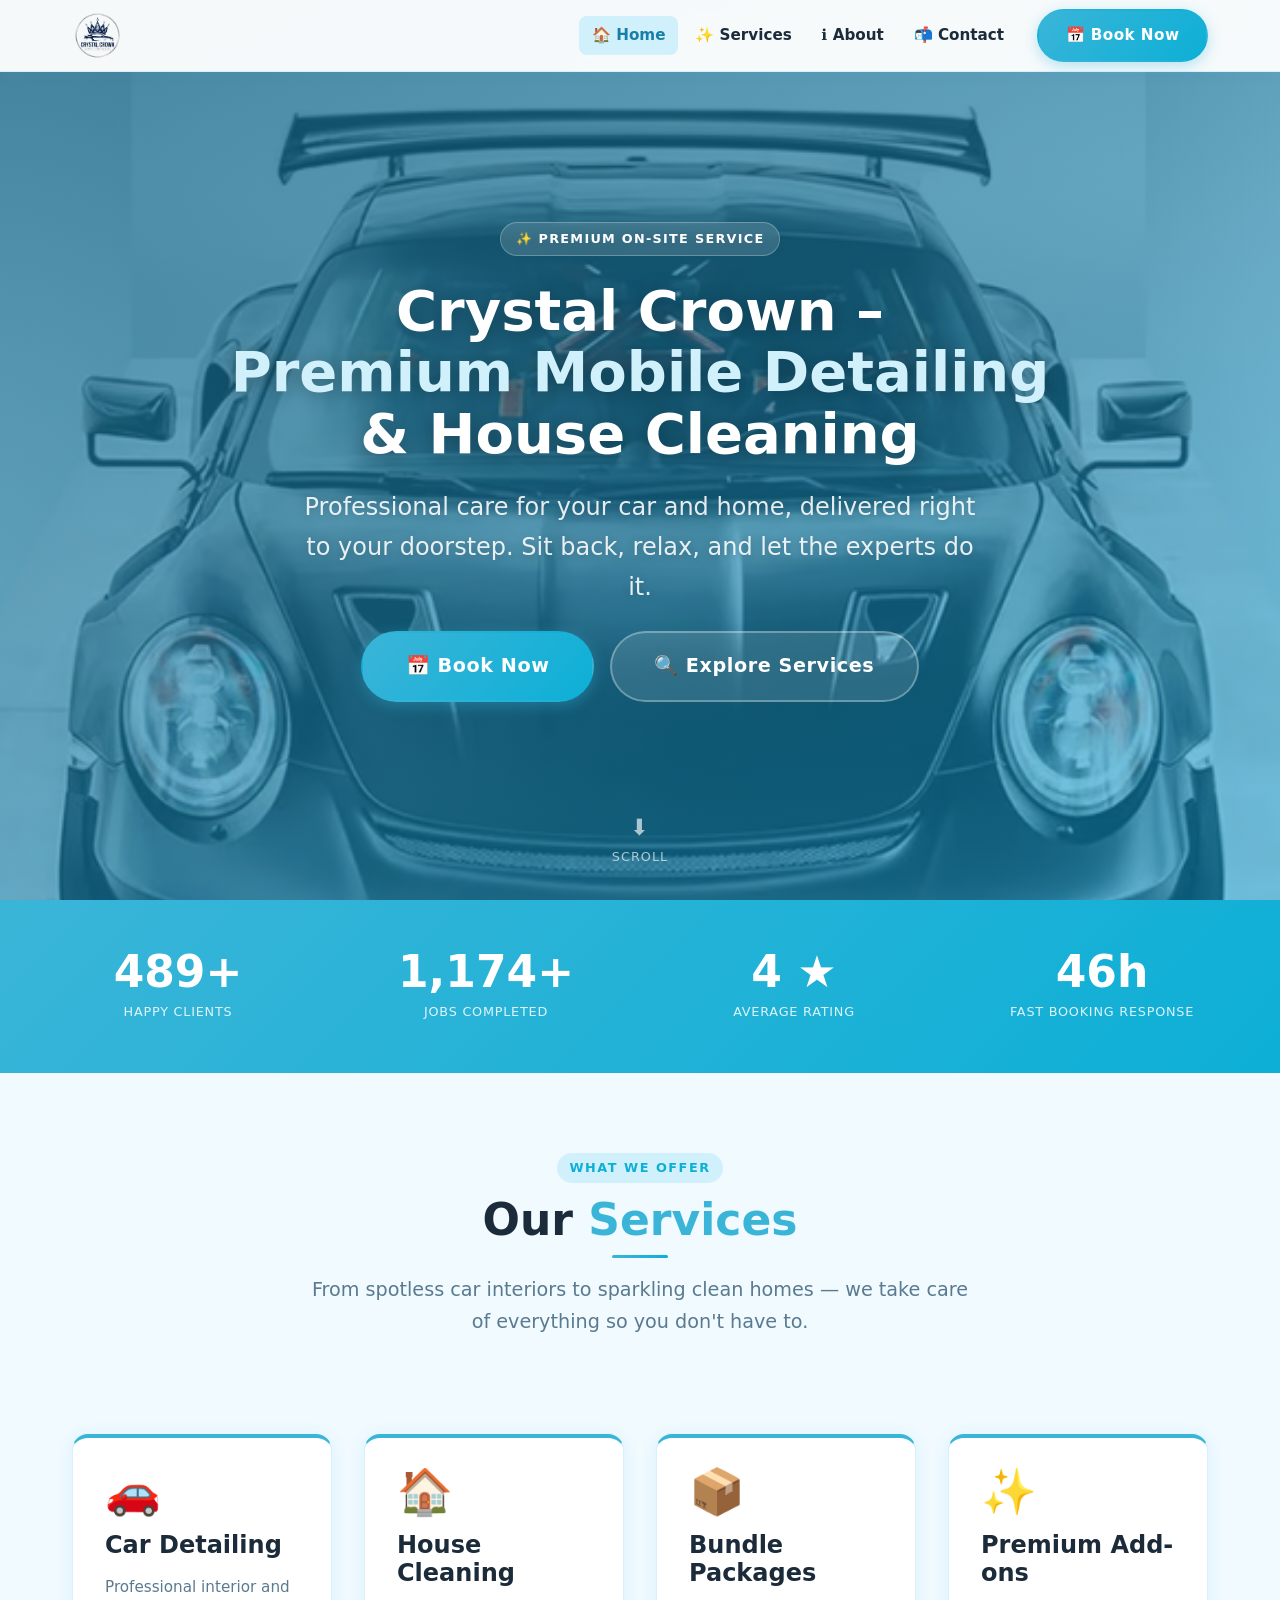
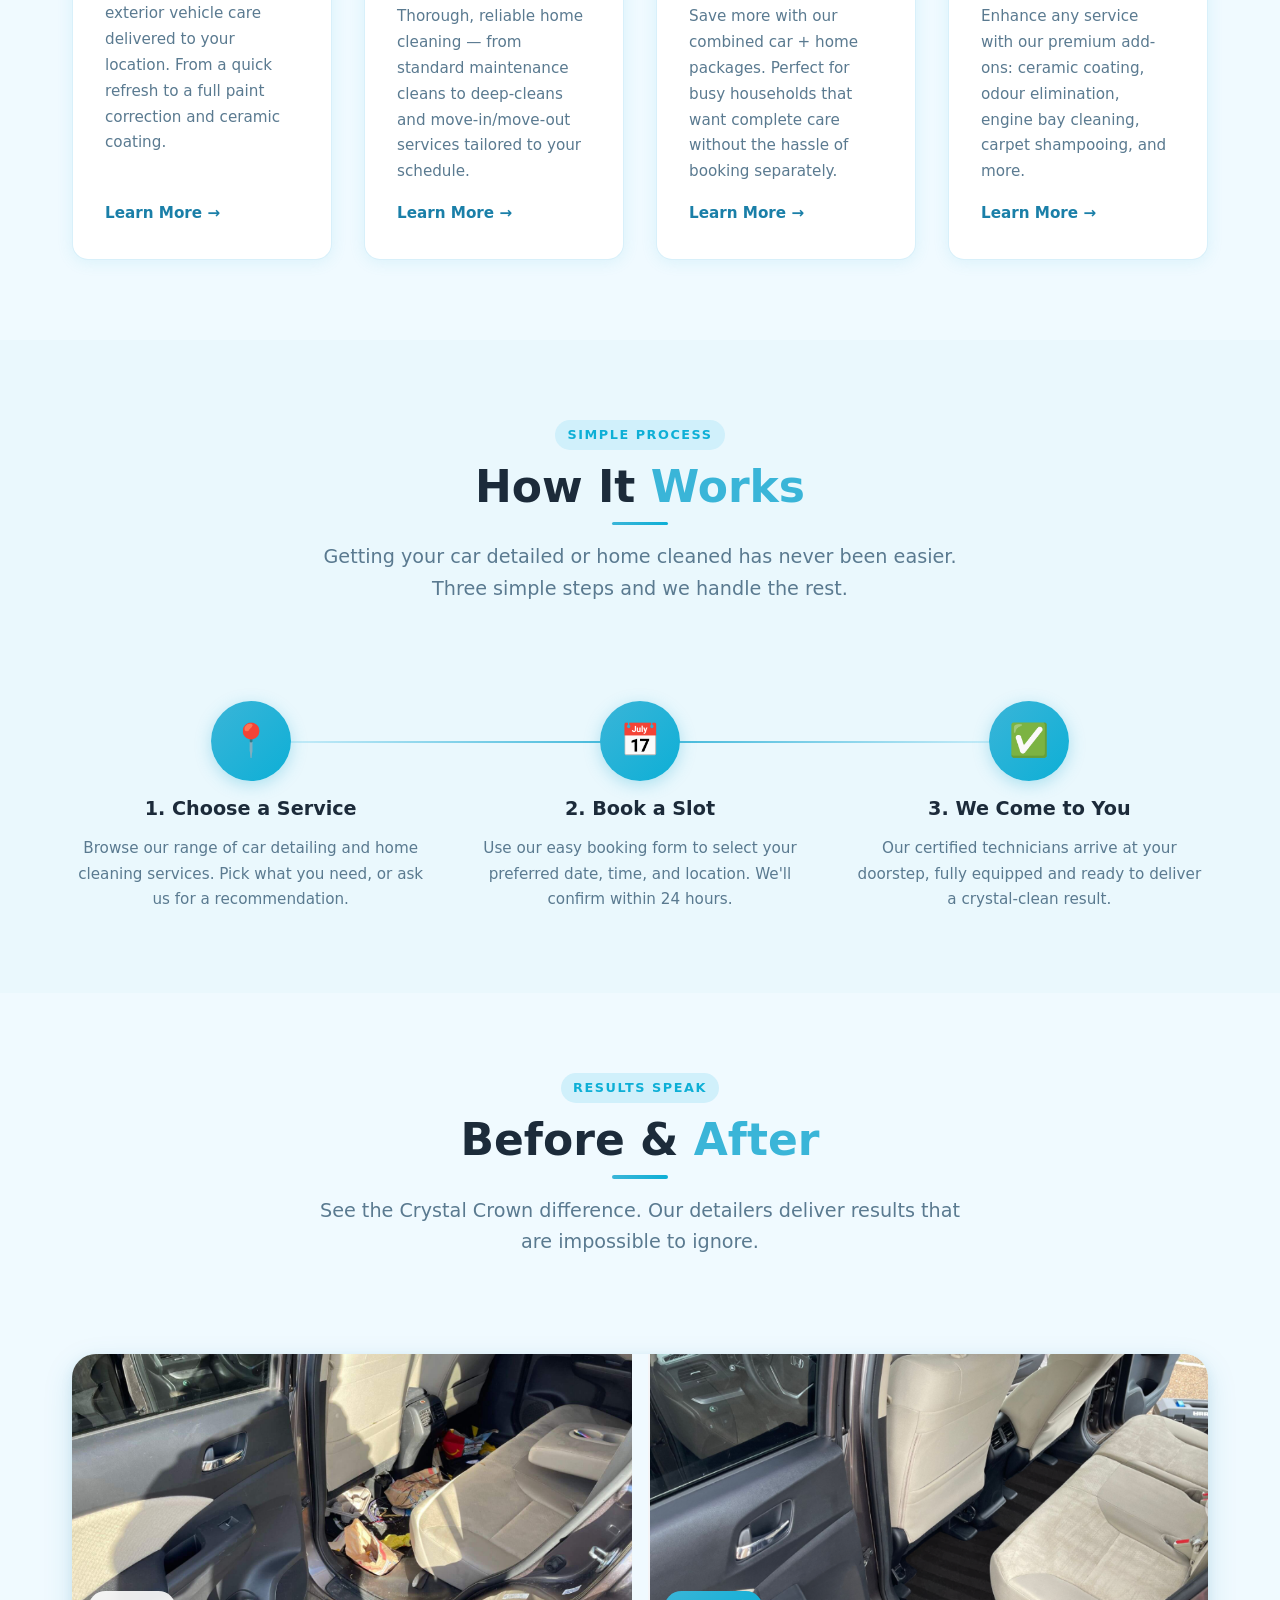
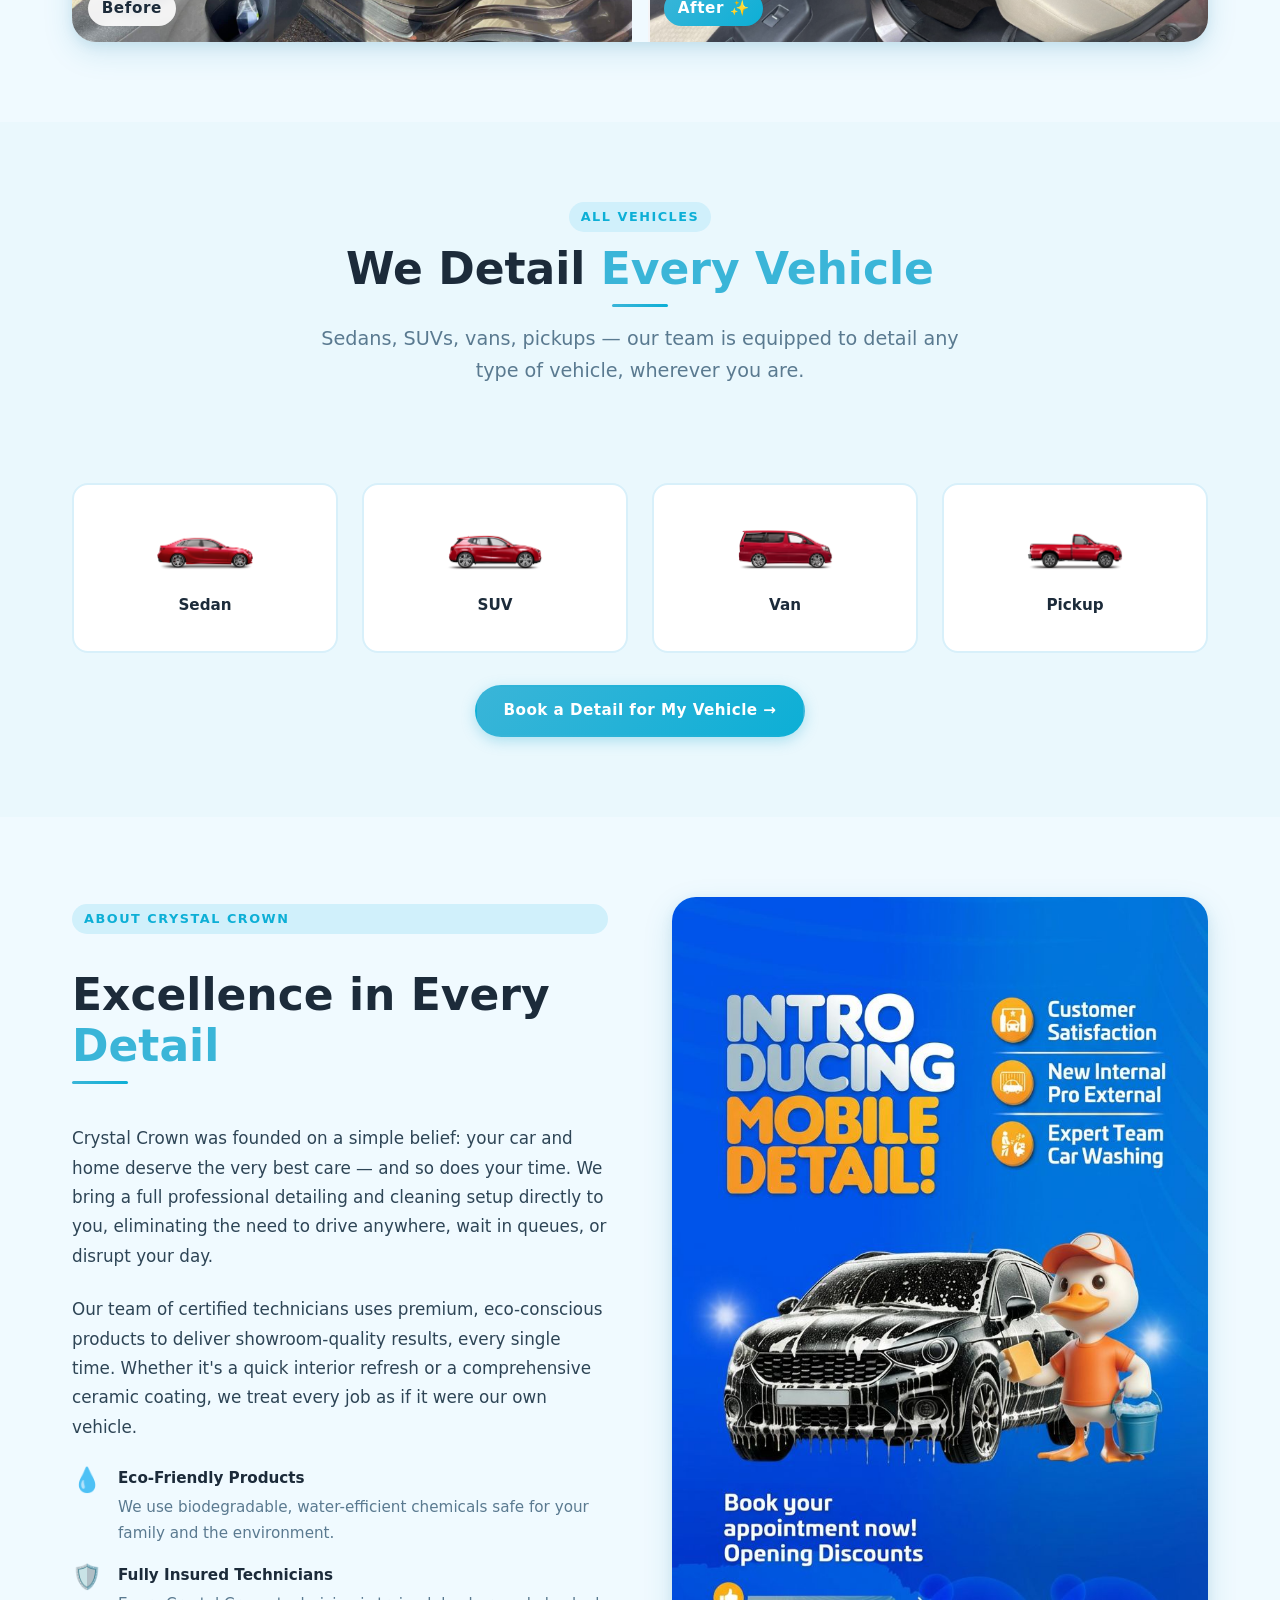
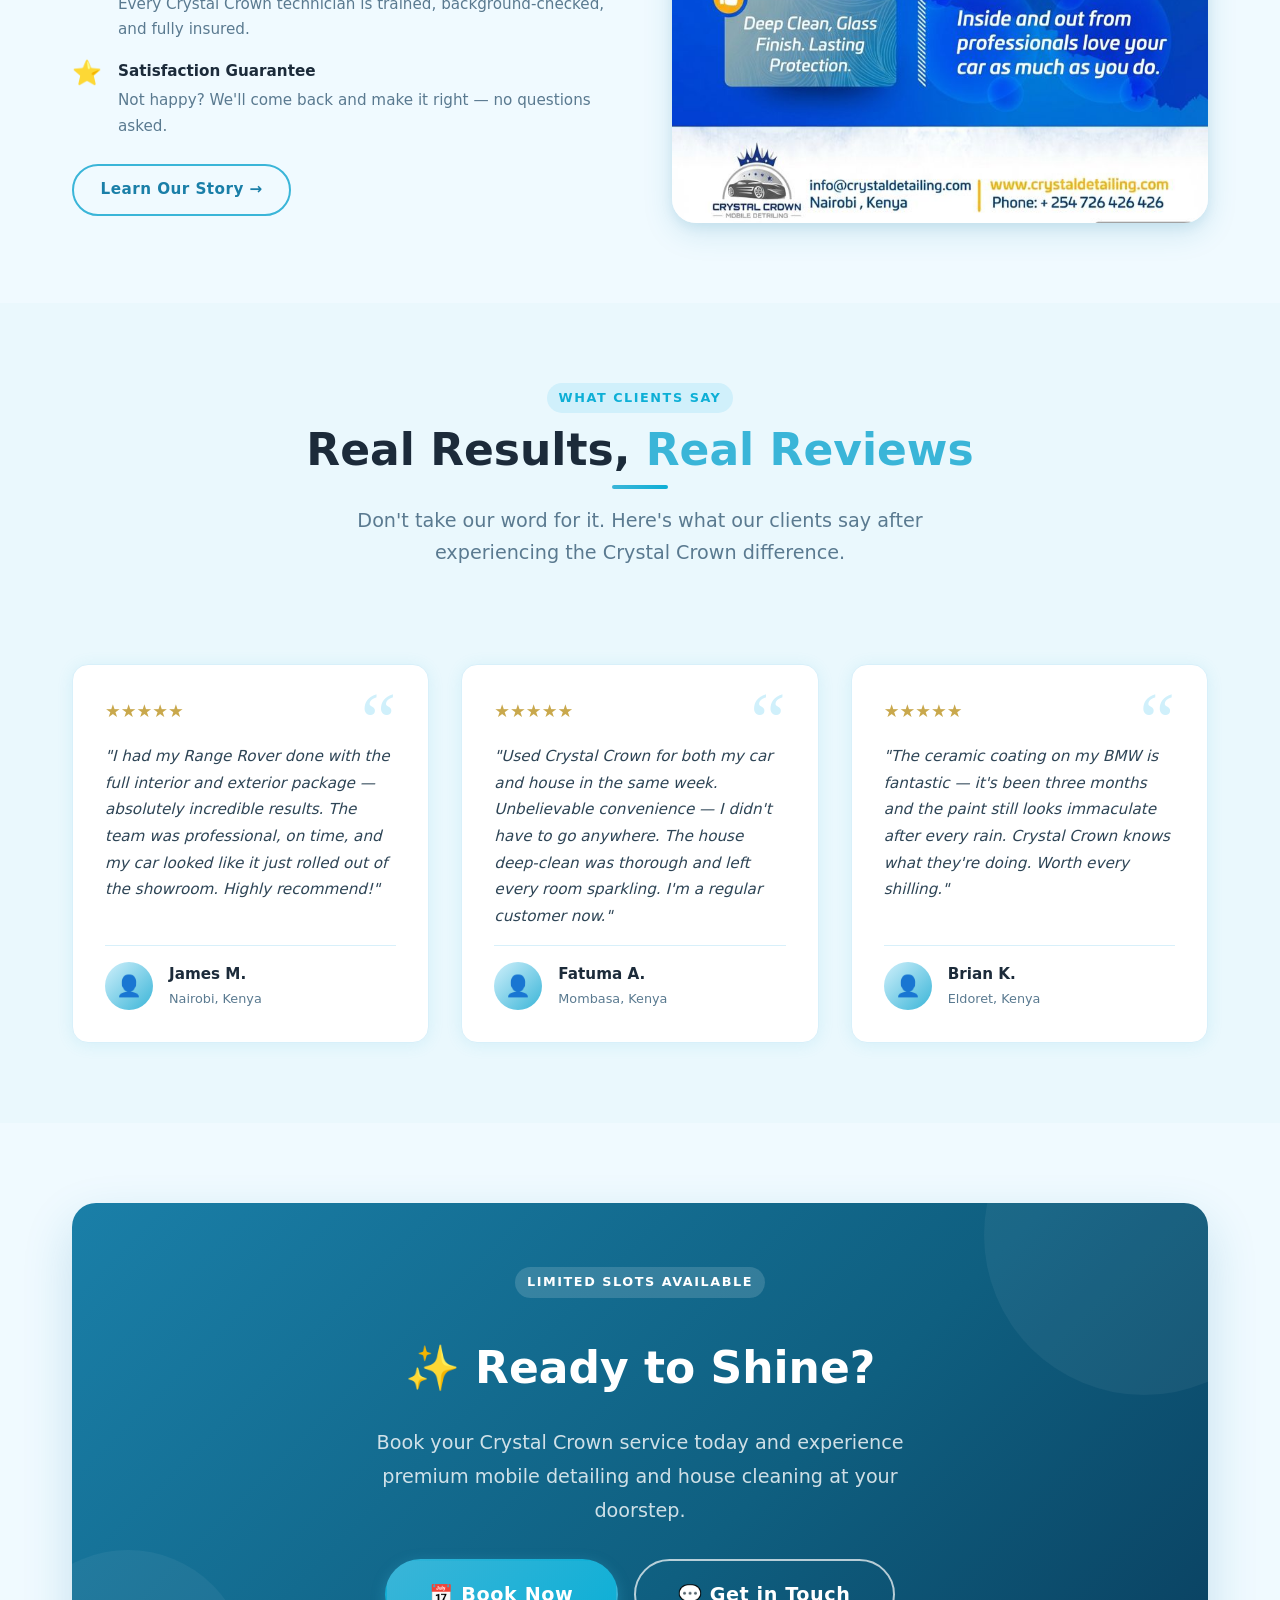
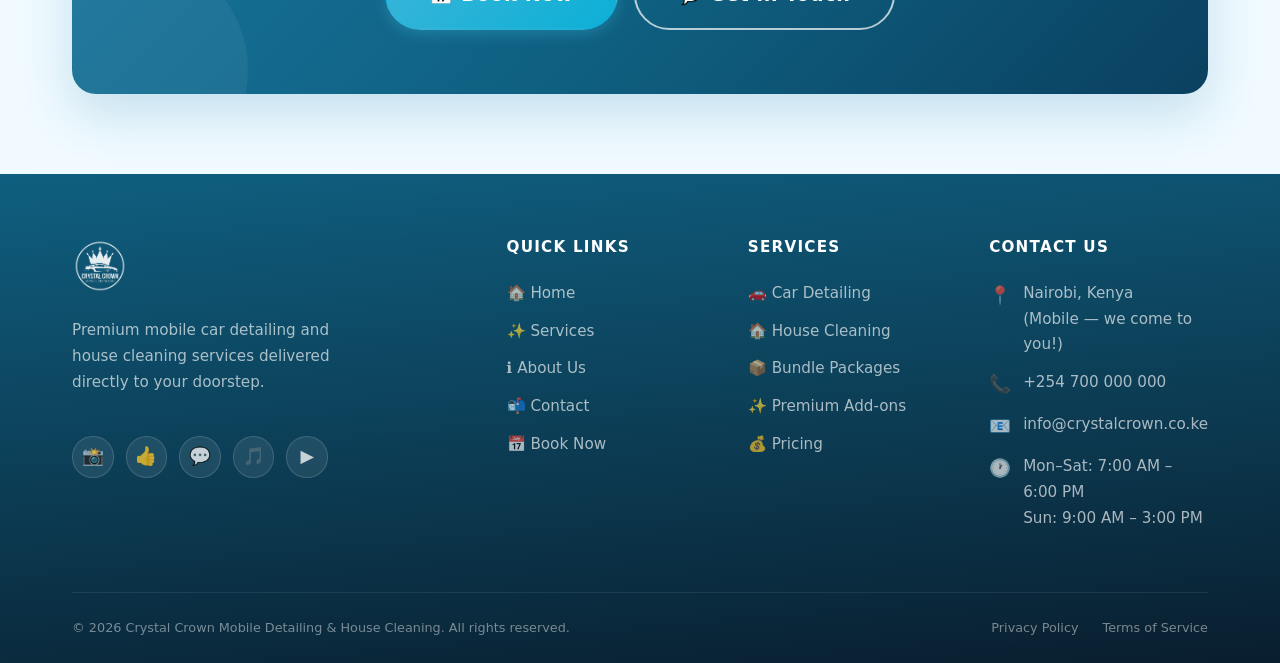
==== index.html @ da952212 "Initial Commit" ====
<!DOCTYPE html>
<html lang="en">
<head>
  <meta charset="UTF-8" />
  <meta name="viewport" content="width=device-width, initial-scale=1.0" />
  <meta name="description" content="Crystal Crown Mobile Detailing & House Cleaning — Premium car detailing and house cleaning services delivered to your doorstep." />
  <title>Crystal Crown | Premium Mobile Detailing &amp; House Cleaning</title>
  <link rel="stylesheet" href="globals.css" />
</head>
<body>

  <!-- NAV BACKDROP (mobile) -->
  <div class="nav-backdrop" aria-hidden="true"></div>

  <!-- ============================================================== -->
  <!-- HEADER                                                          -->
  <!-- ============================================================== -->
  <header class="site-header" role="banner">
    <div class="container header-inner">

      <a href="index.html" class="site-logo" aria-label="Crystal Crown Home">
        <img src="Assets/logo2.png" alt="Crystal Crown Logo" />
      </a>

      <button class="hamburger" aria-label="Toggle navigation" aria-expanded="false" aria-controls="siteNav">
        <span></span>
        <span></span>
        <span></span>
      </button>

      <nav class="site-nav" id="siteNav" aria-label="Main navigation">
        <ul class="nav-links" role="list">
          <li><a href="index.html"    class="nav-link">🏠 Home</a></li>
          <li><a href="services.html" class="nav-link">✨ Services</a></li>
          <li><a href="about.html"    class="nav-link">ℹ️ About</a></li>
          <li><a href="contact.html"  class="nav-link">📬 Contact</a></li>
        </ul>
        <div class="nav-cta">
          <a href="booking.html" class="btn btn-primary">📅 Book Now</a>
        </div>
      </nav>

    </div>
  </header>

  <!-- ============================================================== -->
  <!-- HERO                                                            -->
  <!-- ============================================================== -->
  <main class="page-main--hero">

    <section class="hero" aria-label="Hero">
      <div class="hero-video-wrap" aria-hidden="true">
        <video class="hero-video" autoplay muted loop playsinline poster="Assets/background.png">
          <source src="Assets/Video.mp4" type="video/mp4" />
        </video>
      </div>
      <div class="hero-overlay" aria-hidden="true"></div>

      <div class="hero-content">
        <div class="hero-badge animate-fadeup">✨ Premium On-Site Service</div>
        <h1 class="hero-title animate-fadeup animate-delay-1">
          Crystal Crown –<br /><span>Premium Mobile Detailing</span><br />&amp; House Cleaning
        </h1>
        <p class="hero-subtitle animate-fadeup animate-delay-2">
          Professional care for your car and home, delivered right to your doorstep. Sit back, relax, and let the experts do it.
        </p>
        <div class="hero-actions animate-fadeup animate-delay-3">
          <a href="booking.html" class="btn btn-primary btn-lg">📅 Book Now</a>
          <a href="services.html" class="btn btn-ghost btn-lg">🔍 Explore Services</a>
        </div>
      </div>

      <div class="hero-scroll" aria-label="Scroll down">
        <span class="hero-scroll-arrow">⬇</span>
        <span>Scroll</span>
      </div>
    </section>

    <!-- ======================================================== -->
    <!-- STATS BAR                                                 -->
    <!-- ======================================================== -->
    <div class="stats-bar" aria-label="Key stats">
      <div class="stats-grid">
        <div class="stat-item reveal">
          <span class="stat-number" data-target="500" data-suffix="+">500+</span>
          <span class="stat-label">Happy Clients</span>
        </div>
        <div class="stat-item reveal reveal-delay-1">
          <span class="stat-number" data-target="1200" data-suffix="+">1,200+</span>
          <span class="stat-label">Jobs Completed</span>
        </div>
        <div class="stat-item reveal reveal-delay-2">
          <span class="stat-number" data-target="5" data-suffix=" ★">5 ★</span>
          <span class="stat-label">Average Rating</span>
        </div>
        <div class="stat-item reveal reveal-delay-3">
          <span class="stat-number" data-target="48" data-suffix="h">48h</span>
          <span class="stat-label">Fast Booking Response</span>
        </div>
      </div>
    </div>

    <!-- ======================================================== -->
    <!-- SERVICES OVERVIEW                                         -->
    <!-- ======================================================== -->
    <section class="section" id="services" aria-labelledby="services-heading">
      <div class="container">
        <header class="section-header centered">
          <span class="section-eyebrow">What We Offer</span>
          <h2 class="section-title" id="services-heading">Our <span>Services</span></h2>
          <p class="section-subtitle">From spotless car interiors to sparkling clean homes — we take care of everything so you don't have to.</p>
        </header>

        <div class="services-grid">

          <article class="service-card reveal">
            <div class="service-card-icon" aria-hidden="true">🚗</div>
            <h3 class="service-card-title">Car Detailing</h3>
            <p class="service-card-text">Professional interior and exterior vehicle care delivered to your location. From a quick refresh to a full paint correction and ceramic coating.</p>
            <a href="services.html#car-detailing" class="service-card-link" aria-label="Learn more about car detailing">Learn More →</a>
          </article>

          <article class="service-card reveal reveal-delay-1">
            <div class="service-card-icon" aria-hidden="true">🏠</div>
            <h3 class="service-card-title">House Cleaning</h3>
            <p class="service-card-text">Thorough, reliable home cleaning — from standard maintenance cleans to deep-cleans and move-in/move-out services tailored to your schedule.</p>
            <a href="services.html#house-cleaning" class="service-card-link" aria-label="Learn more about house cleaning">Learn More →</a>
          </article>

          <article class="service-card reveal reveal-delay-2">
            <div class="service-card-icon" aria-hidden="true">📦</div>
            <h3 class="service-card-title">Bundle Packages</h3>
            <p class="service-card-text">Save more with our combined car + home packages. Perfect for busy households that want complete care without the hassle of booking separately.</p>
            <a href="services.html#packages" class="service-card-link" aria-label="Learn more about bundle packages">Learn More →</a>
          </article>

          <article class="service-card reveal reveal-delay-3">
            <div class="service-card-icon" aria-hidden="true">✨</div>
            <h3 class="service-card-title">Premium Add-ons</h3>
            <p class="service-card-text">Enhance any service with our premium add-ons: ceramic coating, odour elimination, engine bay cleaning, carpet shampooing, and more.</p>
            <a href="services.html#addons" class="service-card-link" aria-label="Learn more about premium add-ons">Learn More →</a>
          </article>

        </div>
      </div>
    </section>

    <!-- ======================================================== -->
    <!-- HOW IT WORKS                                              -->
    <!-- ======================================================== -->
    <section class="section section--alt" id="how-it-works" aria-labelledby="how-heading">
      <div class="container">
        <header class="section-header centered">
          <span class="section-eyebrow">Simple Process</span>
          <h2 class="section-title" id="how-heading">How It <span>Works</span></h2>
          <p class="section-subtitle">Getting your car detailed or home cleaned has never been easier. Three simple steps and we handle the rest.</p>
        </header>

        <div class="steps-grid">

          <div class="step-item reveal">
            <div class="step-number" aria-hidden="true">📍</div>
            <h3 class="step-title">1. Choose a Service</h3>
            <p class="step-text">Browse our range of car detailing and home cleaning services. Pick what you need, or ask us for a recommendation.</p>
          </div>

          <div class="step-item reveal reveal-delay-1">
            <div class="step-number" aria-hidden="true">📅</div>
            <h3 class="step-title">2. Book a Slot</h3>
            <p class="step-text">Use our easy booking form to select your preferred date, time, and location. We'll confirm within 24 hours.</p>
          </div>

          <div class="step-item reveal reveal-delay-2">
            <div class="step-number" aria-hidden="true">✅</div>
            <h3 class="step-title">3. We Come to You</h3>
            <p class="step-text">Our certified technicians arrive at your doorstep, fully equipped and ready to deliver a crystal-clean result.</p>
          </div>

        </div>
      </div>
    </section>

    <!-- ======================================================== -->
    <!-- BEFORE / AFTER                                            -->
    <!-- ======================================================== -->
    <section class="section" aria-labelledby="ba-heading">
      <div class="container">
        <header class="section-header centered">
          <span class="section-eyebrow">Results Speak</span>
          <h2 class="section-title" id="ba-heading">Before &amp; <span>After</span></h2>
          <p class="section-subtitle">See the Crystal Crown difference. Our detailers deliver results that are impossible to ignore.</p>
        </header>

        <div class="before-after reveal">
          <div class="ba-panel">
            <img src="Assets/before.png" alt="Car before professional detailing — dull, dirty exterior" />
            <span class="ba-label" aria-label="Before detailing">Before</span>
          </div>
          <div class="ba-panel">
            <img src="Assets/after.png" alt="Car after Crystal Crown detailing — clean, shiny exterior" />
            <span class="ba-label ba-label--after" aria-label="After detailing">After ✨</span>
          </div>
        </div>
      </div>
    </section>

    <!-- ======================================================== -->
    <!-- VEHICLE TYPES                                             -->
    <!-- ======================================================== -->
    <section class="section section--alt" aria-labelledby="vehicles-heading">
      <div class="container">
        <header class="section-header centered">
          <span class="section-eyebrow">All Vehicles</span>
          <h2 class="section-title" id="vehicles-heading">We Detail <span>Every Vehicle</span></h2>
          <p class="section-subtitle">Sedans, SUVs, vans, pickups — our team is equipped to detail any type of vehicle, wherever you are.</p>
        </header>

        <div class="vehicle-grid reveal">
          <div class="vehicle-card" data-vehicle="Sedan" tabindex="0" role="button" aria-label="Sedan">
            <img src="Assets/sedan.png" alt="Sedan car silhouette" />
            <span class="vehicle-card-label">Sedan</span>
          </div>
          <div class="vehicle-card" data-vehicle="SUV" tabindex="0" role="button" aria-label="SUV">
            <img src="Assets/suv.png" alt="SUV car silhouette" />
            <span class="vehicle-card-label">SUV</span>
          </div>
          <div class="vehicle-card" data-vehicle="Van" tabindex="0" role="button" aria-label="Van">
            <img src="Assets/van.png" alt="Van silhouette" />
            <span class="vehicle-card-label">Van</span>
          </div>
          <div class="vehicle-card" data-vehicle="Pickup" tabindex="0" role="button" aria-label="Pickup Truck">
            <img src="Assets/pickup.png" alt="Pickup truck silhouette" />
            <span class="vehicle-card-label">Pickup</span>
          </div>
        </div>

        <div class="text-center" style="margin-top: 2rem;">
          <a href="booking.html" class="btn btn-primary">Book a Detail for My Vehicle →</a>
        </div>
      </div>
    </section>

    <!-- ======================================================== -->
    <!-- ABOUT SNIPPET                                             -->
    <!-- ======================================================== -->
    <section class="section" aria-labelledby="about-snippet-heading">
      <div class="container">
        <div class="split-layout">
          <div class="split-content reveal">
            <span class="section-eyebrow">About Crystal Crown</span>
            <h2 class="section-title" id="about-snippet-heading">Excellence in Every <span>Detail</span></h2>
            <p>Crystal Crown was founded on a simple belief: your car and home deserve the very best care — and so does your time. We bring a full professional detailing and cleaning setup directly to you, eliminating the need to drive anywhere, wait in queues, or disrupt your day.</p>
            <p>Our team of certified technicians uses premium, eco-conscious products to deliver showroom-quality results, every single time. Whether it's a quick interior refresh or a comprehensive ceramic coating, we treat every job as if it were our own vehicle.</p>
            <div class="feature-list">
              <div class="feature-item">
                <span class="feature-icon" aria-hidden="true">💧</span>
                <div>
                  <div class="feature-title">Eco-Friendly Products</div>
                  <div class="feature-text">We use biodegradable, water-efficient chemicals safe for your family and the environment.</div>
                </div>
              </div>
              <div class="feature-item">
                <span class="feature-icon" aria-hidden="true">🛡️</span>
                <div>
                  <div class="feature-title">Fully Insured Technicians</div>
                  <div class="feature-text">Every Crystal Crown technician is trained, background-checked, and fully insured.</div>
                </div>
              </div>
              <div class="feature-item">
                <span class="feature-icon" aria-hidden="true">⭐</span>
                <div>
                  <div class="feature-title">Satisfaction Guarantee</div>
                  <div class="feature-text">Not happy? We'll come back and make it right — no questions asked.</div>
                </div>
              </div>
            </div>
            <a href="about.html" class="btn btn-outline">Learn Our Story →</a>
          </div>

          <div class="split-img reveal reveal-delay-2">
            <img src="Assets/introducing.jpg" alt="Crystal Crown technician preparing equipment for mobile detailing" />
          </div>
        </div>
      </div>
    </section>

    <!-- ======================================================== -->
    <!-- TESTIMONIALS                                              -->
    <!-- ======================================================== -->
    <section class="section section--alt" aria-labelledby="testimonials-heading">
      <div class="container">
        <header class="section-header centered">
          <span class="section-eyebrow">What Clients Say</span>
          <h2 class="section-title" id="testimonials-heading">Real Results, <span>Real Reviews</span></h2>
          <p class="section-subtitle">Don't take our word for it. Here's what our clients say after experiencing the Crystal Crown difference.</p>
        </header>

        <div class="grid-3">

          <article class="testimonial-card reveal">
            <div class="testimonial-stars" aria-label="5 out of 5 stars">★★★★★</div>
            <p class="testimonial-text">"I had my Range Rover done with the full interior and exterior package — absolutely incredible results. The team was professional, on time, and my car looked like it just rolled out of the showroom. Highly recommend!"</p>
            <footer class="testimonial-author">
              <div class="testimonial-avatar" aria-hidden="true">👤</div>
              <div>
                <div class="testimonial-name">James M.</div>
                <div class="testimonial-role">Nairobi, Kenya</div>
              </div>
            </footer>
          </article>

          <article class="testimonial-card reveal reveal-delay-1">
            <div class="testimonial-stars" aria-label="5 out of 5 stars">★★★★★</div>
            <p class="testimonial-text">"Used Crystal Crown for both my car and house in the same week. Unbelievable convenience — I didn't have to go anywhere. The house deep-clean was thorough and left every room sparkling. I'm a regular customer now."</p>
            <footer class="testimonial-author">
              <div class="testimonial-avatar" aria-hidden="true">👤</div>
              <div>
                <div class="testimonial-name">Fatuma A.</div>
                <div class="testimonial-role">Mombasa, Kenya</div>
              </div>
            </footer>
          </article>

          <article class="testimonial-card reveal reveal-delay-2">
            <div class="testimonial-stars" aria-label="5 out of 5 stars">★★★★★</div>
            <p class="testimonial-text">"The ceramic coating on my BMW is fantastic — it's been three months and the paint still looks immaculate after every rain. Crystal Crown knows what they're doing. Worth every shilling."</p>
            <footer class="testimonial-author">
              <div class="testimonial-avatar" aria-hidden="true">👤</div>
              <div>
                <div class="testimonial-name">Brian K.</div>
                <div class="testimonial-role">Eldoret, Kenya</div>
              </div>
            </footer>
          </article>

        </div>
      </div>
    </section>

    <!-- ======================================================== -->
    <!-- CTA BANNER                                                -->
    <!-- ======================================================== -->
    <section class="section" aria-labelledby="cta-heading">
      <div class="container">
        <div class="cta-banner reveal">
          <p class="section-eyebrow" style="background:rgba(255,255,255,0.15); color:#fff;">Limited Slots Available</p>
          <h2 class="cta-banner-title" id="cta-heading">✨ Ready to Shine?</h2>
          <p class="cta-banner-text">Book your Crystal Crown service today and experience premium mobile detailing and house cleaning at your doorstep.</p>
          <div class="cta-banner-actions">
            <a href="booking.html" class="btn btn-primary btn-lg">📅 Book Now</a>
            <a href="contact.html" class="btn btn-outline-white btn-lg">💬 Get in Touch</a>
          </div>
        </div>
      </div>
    </section>

  </main>

  <!-- ============================================================== -->
  <!-- FOOTER                                                          -->
  <!-- ============================================================== -->
  <footer class="site-footer" role="contentinfo">
    <div class="container">
      <div class="footer-grid">

        <!-- Brand col -->
        <div class="footer-brand">
          <a href="index.html" class="footer-logo" aria-label="Crystal Crown Home">
            <img src="Assets/logo2.png" alt="Crystal Crown Logo" />
          </a>
          <p class="footer-tagline">Premium mobile car detailing and house cleaning services delivered directly to your doorstep.</p>
          <div class="footer-social" aria-label="Social media links">
            <a href="#" class="footer-social-link" aria-label="Instagram">📸</a>
            <a href="#" class="footer-social-link" aria-label="Facebook">👍</a>
            <a href="#" class="footer-social-link" aria-label="WhatsApp">💬</a>
            <a href="#" class="footer-social-link" aria-label="TikTok">🎵</a>
            <a href="#" class="footer-social-link" aria-label="YouTube">▶️</a>
          </div>
        </div>

        <!-- Quick links -->
        <div>
          <h3 class="footer-col-title">Quick Links</h3>
          <ul class="footer-links" role="list">
            <li><a href="index.html"    class="footer-link">🏠 Home</a></li>
            <li><a href="services.html" class="footer-link">✨ Services</a></li>
            <li><a href="about.html"    class="footer-link">ℹ️ About Us</a></li>
            <li><a href="contact.html"  class="footer-link">📬 Contact</a></li>
            <li><a href="booking.html"  class="footer-link">📅 Book Now</a></li>
          </ul>
        </div>

        <!-- Services -->
        <div>
          <h3 class="footer-col-title">Services</h3>
          <ul class="footer-links" role="list">
            <li><a href="services.html#car-detailing"  class="footer-link">🚗 Car Detailing</a></li>
            <li><a href="services.html#house-cleaning" class="footer-link">🏠 House Cleaning</a></li>
            <li><a href="services.html#packages"       class="footer-link">📦 Bundle Packages</a></li>
            <li><a href="services.html#addons"         class="footer-link">✨ Premium Add-ons</a></li>
            <li><a href="services.html#pricing"        class="footer-link">💰 Pricing</a></li>
          </ul>
        </div>

        <!-- Contact -->
        <div>
          <h3 class="footer-col-title">Contact Us</h3>
          <div class="footer-contact-item">
            <span aria-hidden="true">📍</span>
            <span>Nairobi, Kenya<br />(Mobile — we come to you!)</span>
          </div>
          <div class="footer-contact-item">
            <span aria-hidden="true">📞</span>
            <a href="tel:+254700000000" style="color:inherit;">+254 700 000 000</a>
          </div>
          <div class="footer-contact-item">
            <span aria-hidden="true">📧</span>
            <a href="mailto:info@crystalcrown.co.ke" style="color:inherit;">info@crystalcrown.co.ke</a>
          </div>
          <div class="footer-contact-item">
            <span aria-hidden="true">🕐</span>
            <span>Mon–Sat: 7:00 AM – 6:00 PM<br />Sun: 9:00 AM – 3:00 PM</span>
          </div>
        </div>

      </div>

      <div class="footer-bottom">
        <p class="footer-copyright">
          &copy; 2026 Crystal Crown Mobile Detailing &amp; House Cleaning. All rights reserved.
        </p>
        <nav class="footer-legal" aria-label="Legal links">
          <a href="#">Privacy Policy</a>
          <a href="#">Terms of Service</a>
        </nav>
      </div>
    </div>
  </footer>

  <script src="globals.js"></script>
</body>
</html>
---- globals.css ----
/* ============================================================
   globals.css — Crystal Crown Mobile Detailing & House Cleaning
   Design System: Light Blue Palette, CSS Grid + Flexbox, Mobile-First
   ============================================================ */

/* ------------------------------------------------------------------ */
/* 1. CSS CUSTOM PROPERTIES (Design Tokens)                            */
/* ------------------------------------------------------------------ */

:root {
  /* Color Palette */
  --primary-blue: #3ab5d8;
  --primary-dark: #1a7fa8;
  --primary-deeper: #0f5f80;
  --primary-light: #d0f0fb;
  --primary-xlight: #eaf8fd;
  --accent: #0dafd6;
  --accent-hover: #0990b3;
  --gold: #c9a84c;
  --gold-light: #f0dfa0;

  /* Neutrals */
  --bg: #f0faff;
  --surface: #ffffff;
  --surface-2: #f7fdff;
  --border: #b8e5f5;
  --border-light: #d8f0fa;

  /* Text */
  --dark-text: #1c2b3a;
  --body-text: #2e4556;
  --muted-text: #5a7a90;
  --on-dark: #ffffff;
  --on-primary: #ffffff;

  /* Status Colors */
  --success: #22a65a;
  --success-light: #d4f4e2;
  --error: #d93025;
  --error-light: #fde8e7;
  --warning: #f59e0b;

  /* Typography */
  --font-main: 'Segoe UI', system-ui, -apple-system, BlinkMacSystemFont, 'Helvetica Neue', Arial, sans-serif;
  --font-heading: 'Segoe UI', system-ui, -apple-system, BlinkMacSystemFont, sans-serif;

  /* Fluid Type Scale (clamp: min, preferred, max) */
  --text-xs:   clamp(0.7rem,  1.5vw, 0.8rem);
  --text-sm:   clamp(0.85rem, 2vw,   0.95rem);
  --text-base: clamp(1rem,    2.2vw, 1.05rem);
  --text-md:   clamp(1.1rem,  2.5vw, 1.2rem);
  --text-lg:   clamp(1.2rem,  3vw,   1.5rem);
  --text-xl:   clamp(1.5rem,  4vw,   2rem);
  --text-2xl:  clamp(2rem,    5vw,   2.75rem);
  --text-3xl:  clamp(2.4rem,  6vw,   3.5rem);

  /* Spacing Scale (rem) */
  --space-2xs: 0.25rem;
  --space-xs:  0.5rem;
  --space-sm:  0.75rem;
  --space-md:  1rem;
  --space-lg:  1.5rem;
  --space-xl:  2rem;
  --space-2xl: 3rem;
  --space-3xl: 4rem;
  --space-4xl: 6rem;

  /* Border Radius */
  --radius-sm:   0.25rem;
  --radius-md:   0.5rem;
  --radius-lg:   1rem;
  --radius-xl:   1.5rem;
  --radius-full: 9999px;

  /* Box Shadows */
  --shadow-sm:  0 1px 3px rgba(26, 127, 168, 0.08), 0 1px 2px rgba(26, 127, 168, 0.06);
  --shadow-md:  0 4px 12px rgba(26, 127, 168, 0.12), 0 2px 6px rgba(26, 127, 168, 0.08);
  --shadow-lg:  0 10px 30px rgba(26, 127, 168, 0.15), 0 4px 12px rgba(26, 127, 168, 0.1);
  --shadow-xl:  0 20px 50px rgba(26, 127, 168, 0.2);
  --shadow-card: 0 2px 16px rgba(58, 181, 216, 0.12);
  --shadow-card-hover: 0 8px 32px rgba(58, 181, 216, 0.22);

  /* Transitions */
  --transition-fast: 150ms ease;
  --transition-base: 250ms ease;
  --transition-slow: 400ms ease;

  /* Layout */
  --header-h: 4.5rem;
  --max-width: 75rem;
  --section-py: clamp(3rem, 8vw, 5rem);
  --section-px: clamp(1rem, 5vw, 2rem);

  /* Z-index */
  --z-base:    1;
  --z-dropdown: 100;
  --z-header:  200;
  --z-modal:   300;
  --z-overlay: 10;
}


/* ------------------------------------------------------------------ */
/* 2. CSS RESET & BASE STYLES                                          */
/* ------------------------------------------------------------------ */

*,
*::before,
*::after {
  box-sizing: border-box;
  margin: 0;
  padding: 0;
}

html {
  scroll-behavior: smooth;
  font-size: 100%;
  -webkit-text-size-adjust: 100%;
}

body {
  font-family: var(--font-main);
  font-size: var(--text-base);
  color: var(--body-text);
  background-color: var(--bg);
  line-height: 1.7;
  min-height: 100vh;
  overflow-x: hidden;
}

img,
video {
  max-width: 100%;
  height: auto;
  display: block;
}

a {
  color: var(--primary-dark);
  text-decoration: none;
  transition: color var(--transition-fast);
}

a:hover {
  color: var(--accent);
}

ul,
ol {
  list-style: none;
}

button {
  cursor: pointer;
  font-family: inherit;
  border: none;
  background: none;
}

input,
textarea,
select {
  font-family: inherit;
  font-size: var(--text-base);
}

h1, h2, h3, h4, h5, h6 {
  font-family: var(--font-heading);
  color: var(--dark-text);
  line-height: 1.2;
  font-weight: 700;
}

p {
  color: var(--body-text);
  line-height: 1.75;
}

/* ------------------------------------------------------------------ */
/* 3. UTILITY CLASSES                                                  */
/* ------------------------------------------------------------------ */

.container {
  width: 100%;
  max-width: var(--max-width);
  margin-inline: auto;
  padding-inline: var(--section-px);
}

.section {
  padding-block: var(--section-py);
}

.section--alt {
  background-color: var(--primary-xlight);
}

.section--dark {
  background: linear-gradient(135deg, var(--primary-deeper) 0%, var(--primary-dark) 100%);
  color: var(--on-dark);
}

.section--dark h2,
.section--dark h3,
.section--dark p {
  color: var(--on-dark);
}

.text-center { text-align: center; }
.text-left   { text-align: left; }
.sr-only {
  position: absolute;
  width: 1px;
  height: 1px;
  padding: 0;
  margin: -1px;
  overflow: hidden;
  clip: rect(0, 0, 0, 0);
  white-space: nowrap;
  border: 0;
}

/* ------------------------------------------------------------------ */
/* 4. TYPOGRAPHY — SECTION TITLES                                      */
/* ------------------------------------------------------------------ */

.section-eyebrow {
  display: inline-block;
  font-size: var(--text-xs);
  font-weight: 700;
  letter-spacing: 0.12em;
  text-transform: uppercase;
  color: var(--accent);
  background: var(--primary-light);
  padding: var(--space-2xs) var(--space-sm);
  border-radius: var(--radius-full);
  margin-bottom: var(--space-sm);
}

.section-title {
  font-size: var(--text-2xl);
  font-weight: 800;
  color: var(--dark-text);
  line-height: 1.15;
  margin-bottom: var(--space-md);
}

.section-title span {
  color: var(--primary-blue);
}

.section-subtitle {
  font-size: var(--text-md);
  color: var(--muted-text);
  max-width: 55ch;
  margin-inline: auto;
  margin-bottom: var(--space-2xl);
  line-height: 1.65;
}

.section-header {
  margin-bottom: var(--space-2xl);
}

.section-header.centered {
  text-align: center;
  display: flex;
  flex-direction: column;
  align-items: center;
}

/* Decorative underline under title */
.section-title::after {
  content: '';
  display: block;
  width: 3.5rem;
  height: 0.22rem;
  background: linear-gradient(90deg, var(--primary-blue), var(--accent));
  border-radius: var(--radius-full);
  margin-top: 0.6rem;
}

.section-header.centered .section-title::after {
  margin-inline: auto;
}


/* ------------------------------------------------------------------ */
/* 5. BUTTONS                                                          */
/* ------------------------------------------------------------------ */

.btn {
  display: inline-flex;
  align-items: center;
  gap: var(--space-xs);
  padding: 0.75em 1.75em;
  border-radius: var(--radius-full);
  font-size: var(--text-sm);
  font-weight: 700;
  letter-spacing: 0.03em;
  transition: background var(--transition-base), color var(--transition-base), transform var(--transition-fast), box-shadow var(--transition-base);
  cursor: pointer;
  border: 2px solid transparent;
  text-decoration: none;
  white-space: nowrap;
}

.btn:focus-visible {
  outline: 3px solid var(--primary-blue);
  outline-offset: 3px;
}

.btn-primary {
  background: linear-gradient(135deg, var(--primary-blue) 0%, var(--accent) 100%);
  color: var(--on-primary);
  border-color: transparent;
  box-shadow: 0 4px 14px rgba(58, 181, 216, 0.35);
}

.btn-primary:hover {
  background: linear-gradient(135deg, var(--accent) 0%, var(--primary-deeper) 100%);
  color: var(--on-primary);
  transform: translateY(-2px);
  box-shadow: 0 8px 22px rgba(58, 181, 216, 0.45);
}

.btn-outline {
  background: transparent;
  color: var(--primary-dark);
  border-color: var(--primary-blue);
}

.btn-outline:hover {
  background: var(--primary-light);
  color: var(--primary-deeper);
  transform: translateY(-2px);
}

.btn-outline-white {
  background: transparent;
  color: var(--on-dark);
  border-color: rgba(255,255,255,0.7);
}

.btn-outline-white:hover {
  background: rgba(255,255,255,0.15);
  color: var(--on-dark);
  border-color: #fff;
}

.btn-ghost {
  background: rgba(255,255,255,0.12);
  color: var(--on-dark);
  border-color: rgba(255,255,255,0.3);
  backdrop-filter: blur(4px);
}

.btn-ghost:hover {
  background: rgba(255,255,255,0.22);
  color: var(--on-dark);
}

.btn-lg {
  padding: 0.9em 2.2em;
  font-size: var(--text-md);
}

.btn-sm {
  padding: 0.5em 1.2em;
  font-size: var(--text-xs);
}


/* ------------------------------------------------------------------ */
/* 6. CARDS                                                            */
/* ------------------------------------------------------------------ */

.card {
  background: var(--surface);
  border-radius: var(--radius-lg);
  box-shadow: var(--shadow-card);
  overflow: hidden;
  transition: transform var(--transition-base), box-shadow var(--transition-base);
  display: flex;
  flex-direction: column;
  border: 1px solid var(--border-light);
}

.card:hover {
  transform: translateY(-6px);
  box-shadow: var(--shadow-card-hover);
}

.card-body {
  padding: var(--space-xl);
  display: flex;
  flex-direction: column;
  flex: 1;
}

.card-icon {
  font-size: 2.5rem;
  margin-bottom: var(--space-md);
  line-height: 1;
}

.card-title {
  font-size: var(--text-lg);
  font-weight: 700;
  color: var(--dark-text);
  margin-bottom: var(--space-sm);
}

.card-text {
  color: var(--muted-text);
  font-size: var(--text-sm);
  line-height: 1.7;
  flex: 1;
  margin-bottom: var(--space-lg);
}

.card-meta {
  display: flex;
  flex-wrap: wrap;
  gap: var(--space-sm);
  margin-bottom: var(--space-lg);
  font-size: var(--text-sm);
  color: var(--muted-text);
}

.card-meta-item {
  display: flex;
  align-items: center;
  gap: 0.3em;
}

.card-price {
  font-size: var(--text-lg);
  font-weight: 800;
  color: var(--primary-dark);
  margin-bottom: var(--space-md);
}

.card-price span {
  font-size: var(--text-sm);
  font-weight: 400;
  color: var(--muted-text);
}

/* Service accent bar */
.card--service {
  border-top: 4px solid var(--primary-blue);
}

.card--service:hover {
  border-top-color: var(--accent);
}

/* Featured / highlighted card */
.card--featured {
  border: 2px solid var(--primary-blue);
  position: relative;
}

.card--featured::before {
  content: 'Most Popular';
  position: absolute;
  top: -1px;
  right: var(--space-lg);
  background: linear-gradient(135deg, var(--primary-blue), var(--accent));
  color: #fff;
  font-size: var(--text-xs);
  font-weight: 700;
  letter-spacing: 0.06em;
  padding: 0.25em 0.9em;
  border-radius: 0 0 var(--radius-md) var(--radius-md);
  text-transform: uppercase;
}


/* ------------------------------------------------------------------ */
/* 7. GRIDS                                                            */
/* ------------------------------------------------------------------ */

.grid-2 {
  display: grid;
  grid-template-columns: repeat(auto-fit, minmax(min(100%, 22rem), 1fr));
  gap: var(--space-xl);
}

.grid-3 {
  display: grid;
  grid-template-columns: repeat(auto-fit, minmax(min(100%, 18rem), 1fr));
  gap: var(--space-xl);
}

.grid-4 {
  display: grid;
  grid-template-columns: repeat(auto-fit, minmax(min(100%, 14rem), 1fr));
  gap: var(--space-xl);
}

.grid-auto {
  display: grid;
  grid-template-columns: repeat(auto-fill, minmax(min(100%, 20rem), 1fr));
  gap: var(--space-xl);
}


/* ------------------------------------------------------------------ */
/* 8. HEADER / NAVIGATION                                              */
/* ------------------------------------------------------------------ */

.site-header {
  position: fixed;
  top: 0;
  left: 0;
  right: 0;
  height: var(--header-h);
  z-index: var(--z-header);
  background: rgba(255, 255, 255, 0.95);
  backdrop-filter: blur(10px);
  -webkit-backdrop-filter: blur(10px);
  border-bottom: 1px solid var(--border-light);
  box-shadow: 0 2px 12px rgba(58, 181, 216, 0.08);
  transition: background var(--transition-base), box-shadow var(--transition-base);
}

.site-header.scrolled {
  background: rgba(255, 255, 255, 0.98);
  box-shadow: 0 4px 20px rgba(58, 181, 216, 0.14);
}

.header-inner {
  display: flex;
  align-items: center;
  justify-content: space-between;
  height: 100%;
  gap: var(--space-lg);
}

/* Logo */
.site-logo {
  display: flex;
  align-items: center;
  text-decoration: none;
  flex-shrink: 0;
}

.site-logo img {
  height: 3.2rem;
  width: auto;
  object-fit: contain;
}

/* Nav */
.site-nav {
  display: flex;
  align-items: center;
  gap: var(--space-xs);
}

.nav-links {
  display: flex;
  align-items: center;
  gap: var(--space-2xs);
  list-style: none;
}

.nav-link {
  display: block;
  padding: 0.45em 0.85em;
  font-size: var(--text-sm);
  font-weight: 600;
  color: var(--dark-text);
  border-radius: var(--radius-md);
  transition: color var(--transition-fast), background var(--transition-fast);
  white-space: nowrap;
  text-decoration: none;
}

.nav-link:hover {
  color: var(--primary-dark);
  background: var(--primary-light);
}

.nav-link.active {
  color: var(--primary-dark);
  background: var(--primary-light);
}

.nav-cta {
  margin-left: var(--space-sm);
}

/* Hamburger */
.hamburger {
  display: none;
  flex-direction: column;
  align-items: center;
  justify-content: center;
  gap: 5px;
  width: 2.5rem;
  height: 2.5rem;
  background: none;
  border: none;
  cursor: pointer;
  padding: var(--space-xs);
  border-radius: var(--radius-md);
  transition: background var(--transition-fast);
  z-index: calc(var(--z-header) + 10);
}

.hamburger:hover {
  background: var(--primary-light);
}

.hamburger span {
  display: block;
  width: 1.5rem;
  height: 2px;
  background: var(--dark-text);
  border-radius: var(--radius-full);
  transition: transform var(--transition-base), opacity var(--transition-base), width var(--transition-base);
  transform-origin: center;
}

/* Hamburger active state (X) */
.hamburger.is-active span:nth-child(1) {
  transform: translateY(7px) rotate(45deg);
}

.hamburger.is-active span:nth-child(2) {
  opacity: 0;
  width: 0;
}

.hamburger.is-active span:nth-child(3) {
  transform: translateY(-7px) rotate(-45deg);
}

/* Mobile menu overlay */
@media (max-width: 767px) {
  .hamburger {
    display: flex;
  }

  .site-nav {
    position: fixed;
    top: 0;
    right: 0;
    bottom: 0;
    width: min(80vw, 20rem);
    background: var(--surface);
    flex-direction: column;
    align-items: flex-start;
    justify-content: flex-start;
    padding: calc(var(--header-h) + var(--space-xl)) var(--space-xl) var(--space-xl);
    transform: translateX(100%);
    transition: transform var(--transition-slow);
    box-shadow: -8px 0 30px rgba(58, 181, 216, 0.18);
    z-index: calc(var(--z-header) - 1);
    overflow-y: auto;
  }

  .site-nav.nav-open {
    transform: translateX(0);
  }

  .nav-links {
    flex-direction: column;
    align-items: flex-start;
    width: 100%;
    gap: var(--space-2xs);
  }

  .nav-links li {
    width: 100%;
  }

  .nav-link {
    width: 100%;
    padding: 0.75em 1em;
    font-size: var(--text-md);
    border-radius: var(--radius-md);
  }

  .nav-cta {
    margin-left: 0;
    margin-top: var(--space-lg);
    width: 100%;
  }

  .nav-cta .btn {
    width: 100%;
    justify-content: center;
  }

  /* Nav backdrop */
  .nav-backdrop {
    display: none;
    position: fixed;
    inset: 0;
    background: rgba(28, 43, 58, 0.45);
    z-index: calc(var(--z-header) - 2);
    backdrop-filter: blur(2px);
  }

  .nav-backdrop.visible {
    display: block;
  }
}


/* ------------------------------------------------------------------ */
/* 9. HERO SECTIONS                                                    */
/* ------------------------------------------------------------------ */

.hero {
  position: relative;
  width: 100%;
  min-height: 100vh;
  display: flex;
  align-items: center;
  justify-content: center;
  overflow: hidden;
  background: var(--primary-deeper);
}

.hero-video-wrap {
  position: absolute;
  inset: 0;
  z-index: 0;
}

.hero-video {
  width: 100%;
  height: 100%;
  object-fit: cover;
  object-position: center;
}

.hero-overlay {
  position: absolute;
  inset: 0;
  background: linear-gradient(
    160deg,
    rgba(15, 95, 128, 0.78) 0%,
    rgba(26, 127, 168, 0.65) 50%,
    rgba(10, 159, 214, 0.55) 100%
  );
  z-index: var(--z-overlay);
}

.hero-content {
  position: relative;
  z-index: calc(var(--z-overlay) + 1);
  text-align: center;
  color: var(--on-dark);
  padding: calc(var(--header-h) + var(--space-2xl)) var(--section-px) var(--space-4xl);
  max-width: 60rem;
  margin-inline: auto;
  display: flex;
  flex-direction: column;
  align-items: center;
  gap: var(--space-lg);
}

.hero-badge {
  display: inline-flex;
  align-items: center;
  gap: 0.4em;
  background: rgba(255,255,255,0.15);
  backdrop-filter: blur(6px);
  border: 1px solid rgba(255,255,255,0.25);
  color: #fff;
  font-size: var(--text-xs);
  font-weight: 700;
  letter-spacing: 0.1em;
  text-transform: uppercase;
  padding: 0.4em 1.1em;
  border-radius: var(--radius-full);
}

.hero-title {
  font-size: var(--text-3xl);
  font-weight: 900;
  color: #fff;
  line-height: 1.1;
  text-shadow: 0 2px 20px rgba(0,0,0,0.3);
}

.hero-title span {
  color: var(--primary-light);
}

.hero-subtitle {
  font-size: var(--text-lg);
  color: rgba(255, 255, 255, 0.88);
  max-width: 45ch;
  line-height: 1.65;
  text-shadow: 0 1px 8px rgba(0,0,0,0.2);
}

.hero-actions {
  display: flex;
  flex-wrap: wrap;
  gap: var(--space-md);
  justify-content: center;
}

.hero-scroll {
  position: absolute;
  bottom: var(--space-xl);
  left: 50%;
  transform: translateX(-50%);
  z-index: calc(var(--z-overlay) + 1);
  display: flex;
  flex-direction: column;
  align-items: center;
  gap: var(--space-xs);
  color: rgba(255,255,255,0.65);
  font-size: var(--text-xs);
  letter-spacing: 0.08em;
  text-transform: uppercase;
  cursor: pointer;
  animation: bounce 2s infinite;
}

.hero-scroll-arrow {
  font-size: 1.4rem;
  line-height: 1;
}

/* Static image hero (pages without video) */
.hero--static {
  min-height: 45vh;
}

.hero--static .hero-overlay {
  background: linear-gradient(
    160deg,
    rgba(15, 95, 128, 0.85) 0%,
    rgba(26, 127, 168, 0.78) 100%
  );
}

.hero--static .hero-content {
  padding-block: calc(var(--header-h) + var(--space-3xl)) var(--space-3xl);
}


/* ------------------------------------------------------------------ */
/* 10. SERVICES OVERVIEW GRID (Home)                                   */
/* ------------------------------------------------------------------ */

.services-grid {
  display: grid;
  grid-template-columns: repeat(auto-fit, minmax(min(100%, 16rem), 1fr));
  gap: var(--space-xl);
}

.service-card {
  background: var(--surface);
  border-radius: var(--radius-lg);
  padding: var(--space-xl);
  box-shadow: var(--shadow-card);
  border: 1px solid var(--border-light);
  border-top: 4px solid var(--primary-blue);
  transition: transform var(--transition-base), box-shadow var(--transition-base), border-top-color var(--transition-base);
  display: flex;
  flex-direction: column;
  gap: var(--space-md);
}

.service-card:hover {
  transform: translateY(-6px);
  box-shadow: var(--shadow-card-hover);
  border-top-color: var(--accent);
}

.service-card-icon {
  font-size: 2.8rem;
  line-height: 1;
}

.service-card-title {
  font-size: var(--text-lg);
  font-weight: 700;
  color: var(--dark-text);
}

.service-card-text {
  font-size: var(--text-sm);
  color: var(--muted-text);
  line-height: 1.7;
  flex: 1;
}

.service-card-link {
  display: inline-flex;
  align-items: center;
  gap: 0.3em;
  font-size: var(--text-sm);
  font-weight: 700;
  color: var(--primary-dark);
  margin-top: auto;
  transition: gap var(--transition-fast), color var(--transition-fast);
}

.service-card-link:hover {
  gap: 0.6em;
  color: var(--accent);
}


/* ------------------------------------------------------------------ */
/* 11. HOW IT WORKS (Steps)                                            */
/* ------------------------------------------------------------------ */

.steps-grid {
  display: grid;
  grid-template-columns: repeat(auto-fit, minmax(min(100%, 15rem), 1fr));
  gap: var(--space-xl);
  position: relative;
}

/* Connecting line between steps (desktop) */
@media (min-width: 768px) {
  .steps-grid::before {
    content: '';
    position: absolute;
    top: 2.5rem;
    left: calc(100% / 6);
    right: calc(100% / 6);
    height: 2px;
    background: linear-gradient(90deg, var(--primary-light), var(--primary-blue), var(--primary-light));
    z-index: 0;
  }
}

.step-item {
  display: flex;
  flex-direction: column;
  align-items: center;
  text-align: center;
  gap: var(--space-md);
  position: relative;
  z-index: 1;
}

.step-number {
  width: 5rem;
  height: 5rem;
  border-radius: 50%;
  background: linear-gradient(135deg, var(--primary-blue), var(--accent));
  color: #fff;
  font-size: var(--text-xl);
  font-weight: 900;
  display: flex;
  align-items: center;
  justify-content: center;
  box-shadow: 0 4px 16px rgba(58, 181, 216, 0.35);
  flex-shrink: 0;
}

.step-title {
  font-size: var(--text-md);
  font-weight: 700;
  color: var(--dark-text);
}

.step-text {
  font-size: var(--text-sm);
  color: var(--muted-text);
  line-height: 1.7;
}


/* ------------------------------------------------------------------ */
/* 12. BEFORE / AFTER COMPARISON                                       */
/* ------------------------------------------------------------------ */

.before-after {
  display: grid;
  grid-template-columns: 1fr 1fr;
  gap: var(--space-md);
  border-radius: var(--radius-xl);
  overflow: hidden;
  box-shadow: var(--shadow-lg);
}

@media (max-width: 600px) {
  .before-after {
    grid-template-columns: 1fr;
  }
}

.ba-panel {
  position: relative;
}

.ba-panel img {
  width: 100%;
  height: 18rem;
  object-fit: cover;
  display: block;
}

.ba-label {
  position: absolute;
  bottom: var(--space-md);
  left: var(--space-md);
  background: rgba(255,255,255,0.9);
  backdrop-filter: blur(4px);
  color: var(--dark-text);
  font-size: var(--text-sm);
  font-weight: 700;
  padding: 0.3em 0.9em;
  border-radius: var(--radius-full);
  letter-spacing: 0.04em;
}

.ba-label--after {
  background: linear-gradient(135deg, var(--primary-blue), var(--accent));
  color: #fff;
}


/* ------------------------------------------------------------------ */
/* 13. VEHICLE TYPE CARDS                                              */
/* ------------------------------------------------------------------ */

.vehicle-grid {
  display: grid;
  grid-template-columns: repeat(auto-fit, minmax(min(100%, 10rem), 1fr));
  gap: var(--space-lg);
}

.vehicle-card {
  display: flex;
  flex-direction: column;
  align-items: center;
  gap: var(--space-sm);
  padding: var(--space-xl) var(--space-lg);
  background: var(--surface);
  border-radius: var(--radius-lg);
  border: 2px solid var(--border-light);
  cursor: pointer;
  transition: border-color var(--transition-base), box-shadow var(--transition-base), transform var(--transition-base);
  text-align: center;
}

.vehicle-card:hover,
.vehicle-card.selected {
  border-color: var(--primary-blue);
  box-shadow: var(--shadow-md);
  transform: translateY(-4px);
}

.vehicle-card img {
  width: 6rem;
  height: 4rem;
  object-fit: contain;
}

.vehicle-card-label {
  font-size: var(--text-sm);
  font-weight: 700;
  color: var(--dark-text);
}


/* ------------------------------------------------------------------ */
/* 14. TESTIMONIALS                                                    */
/* ------------------------------------------------------------------ */

.testimonial-card {
  background: var(--surface);
  border-radius: var(--radius-lg);
  padding: var(--space-xl);
  box-shadow: var(--shadow-card);
  border: 1px solid var(--border-light);
  display: flex;
  flex-direction: column;
  gap: var(--space-md);
  position: relative;
}

.testimonial-card::before {
  content: '\201C';
  position: absolute;
  top: var(--space-md);
  right: var(--space-xl);
  font-size: 5rem;
  line-height: 1;
  color: var(--primary-light);
  font-family: Georgia, serif;
  pointer-events: none;
}

.testimonial-stars {
  display: flex;
  gap: 0.2em;
  color: var(--gold);
  font-size: 1.1rem;
}

.testimonial-text {
  font-size: var(--text-sm);
  color: var(--body-text);
  line-height: 1.75;
  font-style: italic;
  flex: 1;
}

.testimonial-author {
  display: flex;
  align-items: center;
  gap: var(--space-md);
  padding-top: var(--space-md);
  border-top: 1px solid var(--border-light);
}

.testimonial-avatar {
  width: 3rem;
  height: 3rem;
  border-radius: 50%;
  background: linear-gradient(135deg, var(--primary-light), var(--primary-blue));
  display: flex;
  align-items: center;
  justify-content: center;
  font-size: 1.3rem;
  flex-shrink: 0;
}

.testimonial-name {
  font-weight: 700;
  font-size: var(--text-sm);
  color: var(--dark-text);
}

.testimonial-role {
  font-size: var(--text-xs);
  color: var(--muted-text);
}


/* ------------------------------------------------------------------ */
/* 15. CTA BANNER                                                      */
/* ------------------------------------------------------------------ */

.cta-banner {
  background: linear-gradient(135deg, var(--primary-dark) 0%, var(--primary-deeper) 60%, #0a4060 100%);
  border-radius: var(--radius-xl);
  padding: var(--space-3xl) var(--space-2xl);
  display: flex;
  flex-direction: column;
  align-items: center;
  text-align: center;
  gap: var(--space-xl);
  position: relative;
  overflow: hidden;
  box-shadow: var(--shadow-xl);
}

/* Decorative bubbles */
.cta-banner::before,
.cta-banner::after {
  content: '';
  position: absolute;
  border-radius: 50%;
  background: rgba(255,255,255,0.05);
}

.cta-banner::before {
  width: 20rem;
  height: 20rem;
  top: -8rem;
  right: -6rem;
}

.cta-banner::after {
  width: 15rem;
  height: 15rem;
  bottom: -6rem;
  left: -4rem;
}

.cta-banner-title {
  font-size: var(--text-2xl);
  font-weight: 800;
  color: #fff;
  position: relative;
  z-index: 1;
}

.cta-banner-text {
  font-size: var(--text-md);
  color: rgba(255,255,255,0.8);
  max-width: 45ch;
  position: relative;
  z-index: 1;
}

.cta-banner-actions {
  display: flex;
  gap: var(--space-md);
  flex-wrap: wrap;
  justify-content: center;
  position: relative;
  z-index: 1;
}


/* ------------------------------------------------------------------ */
/* 16. ABOUT SNIPPET / SPLIT LAYOUT                                    */
/* ------------------------------------------------------------------ */

.split-layout {
  display: grid;
  grid-template-columns: 1fr 1fr;
  gap: var(--space-3xl);
  align-items: center;
}

@media (max-width: 767px) {
  .split-layout {
    grid-template-columns: 1fr;
  }
  .split-layout--reverse .split-img { order: -1; }
}

.split-img {
  border-radius: var(--radius-xl);
  overflow: hidden;
  box-shadow: var(--shadow-lg);
}

.split-img img {
  width: 100%;
  height: 100%;
  object-fit: cover;
  display: block;
}

.split-content {
  display: flex;
  flex-direction: column;
  gap: var(--space-lg);
}

.split-content .btn {
  align-self: flex-start;
}

/* Values / feature list */
.feature-list {
  display: flex;
  flex-direction: column;
  gap: var(--space-md);
}

.feature-item {
  display: flex;
  align-items: flex-start;
  gap: var(--space-md);
}

.feature-icon {
  font-size: 1.5rem;
  line-height: 1.2;
  flex-shrink: 0;
}

.feature-title {
  font-weight: 700;
  font-size: var(--text-sm);
  color: var(--dark-text);
  margin-bottom: 0.2em;
}

.feature-text {
  font-size: var(--text-sm);
  color: var(--muted-text);
}


/* ------------------------------------------------------------------ */
/* 17. STATS BAR                                                       */
/* ------------------------------------------------------------------ */

.stats-bar {
  background: linear-gradient(135deg, var(--primary-blue) 0%, var(--accent) 100%);
  padding: var(--space-2xl) var(--section-px);
}

.stats-grid {
  display: grid;
  grid-template-columns: repeat(auto-fit, minmax(min(100%, 10rem), 1fr));
  gap: var(--space-xl);
  max-width: var(--max-width);
  margin-inline: auto;
}

.stat-item {
  text-align: center;
  color: #fff;
}

.stat-number {
  font-size: var(--text-2xl);
  font-weight: 900;
  line-height: 1.1;
  display: block;
}

.stat-label {
  font-size: var(--text-xs);
  opacity: 0.85;
  letter-spacing: 0.06em;
  text-transform: uppercase;
  margin-top: var(--space-2xs);
}


/* ------------------------------------------------------------------ */
/* 18. SERVICES PAGE — DETAILED CARDS                                  */
/* ------------------------------------------------------------------ */

.service-detail-card {
  background: var(--surface);
  border-radius: var(--radius-lg);
  padding: var(--space-xl) var(--space-xl) var(--space-xl);
  box-shadow: var(--shadow-card);
  border: 1px solid var(--border-light);
  border-top: 4px solid var(--primary-blue);
  display: flex;
  flex-direction: column;
  gap: var(--space-md);
  transition: transform var(--transition-base), box-shadow var(--transition-base);
}

.service-detail-card:hover {
  transform: translateY(-4px);
  box-shadow: var(--shadow-card-hover);
}

.service-detail-header {
  display: flex;
  align-items: flex-start;
  gap: var(--space-md);
}

.service-detail-icon {
  font-size: 2.5rem;
  line-height: 1;
  flex-shrink: 0;
}

.service-detail-info {
  flex: 1;
}

.service-detail-name {
  font-size: var(--text-lg);
  font-weight: 800;
  color: var(--dark-text);
  margin-bottom: 0.2em;
}

.service-detail-meta {
  display: flex;
  flex-wrap: wrap;
  gap: var(--space-sm);
}

.badge {
  display: inline-flex;
  align-items: center;
  gap: 0.25em;
  font-size: var(--text-xs);
  font-weight: 600;
  padding: 0.2em 0.7em;
  border-radius: var(--radius-full);
  background: var(--primary-light);
  color: var(--primary-darker, var(--primary-dark));
}

.badge--time { background: #e8f4fd; color: #1a6fa3; }
.badge--price { background: #fff3cd; color: #856404; font-weight: 700; }
.badge--green { background: var(--success-light); color: var(--success); }

.service-detail-desc {
  font-size: var(--text-sm);
  color: var(--muted-text);
  line-height: 1.7;
}

.service-include-list {
  display: flex;
  flex-direction: column;
  gap: var(--space-xs);
}

.service-include-item {
  display: flex;
  align-items: flex-start;
  gap: 0.5em;
  font-size: var(--text-sm);
  color: var(--body-text);
}

.service-include-item::before {
  content: '✓';
  color: var(--primary-blue);
  font-weight: 700;
  flex-shrink: 0;
  margin-top: 0.1em;
}

.service-detail-actions {
  margin-top: auto;
  display: flex;
  flex-wrap: wrap;
  gap: var(--space-sm);
}


/* ------------------------------------------------------------------ */
/* 19. ACCORDION (Packages)                                            */
/* ------------------------------------------------------------------ */

.accordion {
  display: flex;
  flex-direction: column;
  gap: var(--space-sm);
}

.accordion-item {
  background: var(--surface);
  border: 1px solid var(--border);
  border-radius: var(--radius-lg);
  overflow: hidden;
  box-shadow: var(--shadow-sm);
}

.accordion-header {
  display: flex;
  align-items: center;
  justify-content: space-between;
  padding: var(--space-lg) var(--space-xl);
  cursor: pointer;
  background: none;
  width: 100%;
  text-align: left;
  gap: var(--space-md);
  transition: background var(--transition-fast);
}

.accordion-header:hover {
  background: var(--primary-xlight);
}

.accordion-header.is-open {
  background: var(--primary-xlight);
  color: var(--primary-dark);
}

.accordion-title {
  font-size: var(--text-md);
  font-weight: 700;
  color: var(--dark-text);
  display: flex;
  align-items: center;
  gap: var(--space-sm);
  flex: 1;
}

.accordion-icon {
  font-size: 1.5rem;
}

.accordion-chevron {
  font-size: 1.2rem;
  transition: transform var(--transition-base);
  flex-shrink: 0;
  color: var(--primary-blue);
}

.accordion-header.is-open .accordion-chevron {
  transform: rotate(180deg);
}

.accordion-body {
  max-height: 0;
  overflow: hidden;
  transition: max-height var(--transition-slow);
}

.accordion-body.is-open {
  max-height: 60rem;
}

.accordion-content {
  padding: var(--space-lg) var(--space-xl) var(--space-xl);
  border-top: 1px solid var(--border-light);
  display: flex;
  flex-direction: column;
  gap: var(--space-md);
}


/* ------------------------------------------------------------------ */
/* 20. PRICING TABLE                                                   */
/* ------------------------------------------------------------------ */

.pricing-grid {
  display: grid;
  grid-template-columns: repeat(auto-fit, minmax(min(100%, 18rem), 1fr));
  gap: var(--space-xl);
  align-items: start;
}

.pricing-card {
  background: var(--surface);
  border-radius: var(--radius-xl);
  border: 2px solid var(--border-light);
  padding: var(--space-2xl) var(--space-xl);
  display: flex;
  flex-direction: column;
  gap: var(--space-lg);
  box-shadow: var(--shadow-sm);
  transition: transform var(--transition-base), box-shadow var(--transition-base);
}

.pricing-card:hover {
  transform: translateY(-4px);
  box-shadow: var(--shadow-md);
}

.pricing-card--featured {
  border-color: var(--primary-blue);
  box-shadow: var(--shadow-lg);
  transform: scale(1.02);
  position: relative;
}

.pricing-card--featured:hover {
  transform: scale(1.02) translateY(-4px);
}

.pricing-badge {
  position: absolute;
  top: -1px;
  right: var(--space-xl);
  background: linear-gradient(135deg, var(--primary-blue), var(--accent));
  color: #fff;
  font-size: var(--text-xs);
  font-weight: 700;
  padding: 0.25em 0.9em;
  border-radius: 0 0 var(--radius-md) var(--radius-md);
  text-transform: uppercase;
  letter-spacing: 0.06em;
}

.pricing-tier {
  font-size: var(--text-xs);
  font-weight: 700;
  text-transform: uppercase;
  letter-spacing: 0.1em;
  color: var(--primary-dark);
}

.pricing-name {
  font-size: var(--text-xl);
  font-weight: 800;
  color: var(--dark-text);
}

.pricing-price {
  display: flex;
  align-items: baseline;
  gap: 0.2em;
}

.pricing-currency {
  font-size: var(--text-lg);
  font-weight: 700;
  color: var(--primary-dark);
}

.pricing-amount {
  font-size: var(--text-2xl);
  font-weight: 900;
  color: var(--dark-text);
  line-height: 1;
}

.pricing-cycle {
  font-size: var(--text-xs);
  color: var(--muted-text);
}

.pricing-desc {
  font-size: var(--text-sm);
  color: var(--muted-text);
  line-height: 1.65;
}

.pricing-divider {
  height: 1px;
  background: var(--border-light);
}

.pricing-features {
  display: flex;
  flex-direction: column;
  gap: var(--space-sm);
}

.pricing-feature {
  display: flex;
  align-items: flex-start;
  gap: var(--space-sm);
  font-size: var(--text-sm);
  color: var(--body-text);
}

.pricing-feature .check {
  color: var(--success);
  font-size: 1.1rem;
  flex-shrink: 0;
  margin-top: 0.05em;
}

.pricing-feature .cross {
  color: var(--muted-text);
  font-size: 1.1rem;
  flex-shrink: 0;
  margin-top: 0.05em;
  opacity: 0.5;
}

.pricing-cta {
  margin-top: auto;
}

.pricing-cta .btn {
  width: 100%;
  justify-content: center;
}


/* ------------------------------------------------------------------ */
/* 21. CONTACT PAGE / FORMS                                            */
/* ------------------------------------------------------------------ */

.contact-layout {
  display: grid;
  grid-template-columns: 1fr 1fr;
  gap: var(--space-3xl);
  align-items: start;
}

@media (max-width: 900px) {
  .contact-layout {
    grid-template-columns: 1fr;
  }
}

.contact-info {
  display: flex;
  flex-direction: column;
  gap: var(--space-xl);
}

.contact-info-item {
  display: flex;
  align-items: flex-start;
  gap: var(--space-md);
}

.contact-info-icon {
  width: 3rem;
  height: 3rem;
  border-radius: 50%;
  background: var(--primary-light);
  display: flex;
  align-items: center;
  justify-content: center;
  font-size: 1.4rem;
  flex-shrink: 0;
}

.contact-info-label {
  font-weight: 700;
  font-size: var(--text-sm);
  color: var(--dark-text);
  margin-bottom: 0.2em;
}

.contact-info-value {
  font-size: var(--text-sm);
  color: var(--muted-text);
  line-height: 1.6;
}

.contact-hours {
  background: var(--primary-xlight);
  border-radius: var(--radius-lg);
  padding: var(--space-lg);
  border: 1px solid var(--border-light);
}

.contact-hours-title {
  font-weight: 700;
  font-size: var(--text-sm);
  color: var(--dark-text);
  margin-bottom: var(--space-md);
  display: flex;
  align-items: center;
  gap: 0.5em;
}

.hours-row {
  display: flex;
  justify-content: space-between;
  align-items: center;
  padding: var(--space-xs) 0;
  border-bottom: 1px solid var(--border-light);
  font-size: var(--text-sm);
}

.hours-row:last-child { border-bottom: none; }

.hours-day { color: var(--dark-text); font-weight: 600; }

.hours-time { color: var(--muted-text); }

.map-placeholder {
  border-radius: var(--radius-lg);
  overflow: hidden;
  box-shadow: var(--shadow-md);
  border: 1px solid var(--border-light);
}

.map-placeholder iframe {
  width: 100%;
  height: 16rem;
  border: none;
  display: block;
}

/* Social Links */
.social-links {
  display: flex;
  gap: var(--space-md);
  flex-wrap: wrap;
}

.social-link {
  display: inline-flex;
  align-items: center;
  gap: 0.4em;
  font-size: var(--text-sm);
  font-weight: 600;
  color: var(--primary-dark);
  background: var(--primary-light);
  padding: 0.45em 1em;
  border-radius: var(--radius-full);
  text-decoration: none;
  transition: background var(--transition-fast), color var(--transition-fast), transform var(--transition-fast);
}

.social-link:hover {
  background: var(--primary-blue);
  color: #fff;
  transform: translateY(-2px);
}


/* ------------------------------------------------------------------ */
/* 22. FORM COMPONENTS                                                 */
/* ------------------------------------------------------------------ */

.form {
  display: flex;
  flex-direction: column;
  gap: var(--space-lg);
}

.form-row {
  display: grid;
  grid-template-columns: 1fr 1fr;
  gap: var(--space-lg);
}

@media (max-width: 600px) {
  .form-row {
    grid-template-columns: 1fr;
  }
}

.form-group {
  display: flex;
  flex-direction: column;
  gap: var(--space-xs);
}

.form-label {
  font-size: var(--text-sm);
  font-weight: 700;
  color: var(--dark-text);
}

.form-label .required {
  color: var(--error);
  margin-left: 0.2em;
}

.form-control {
  width: 100%;
  padding: 0.75em 1em;
  border: 2px solid var(--border);
  border-radius: var(--radius-md);
  font-size: var(--text-sm);
  color: var(--dark-text);
  background: var(--surface);
  transition: border-color var(--transition-fast), box-shadow var(--transition-fast);
  appearance: none;
  -webkit-appearance: none;
}

.form-control:focus {
  outline: none;
  border-color: var(--primary-blue);
  box-shadow: 0 0 0 3px rgba(58, 181, 216, 0.18);
}

.form-control.field-error {
  border-color: var(--error);
  box-shadow: 0 0 0 3px rgba(217, 48, 37, 0.12);
}

.form-control.field-success {
  border-color: var(--success);
}

.form-error-msg {
  font-size: var(--text-xs);
  color: var(--error);
  display: none;
  align-items: center;
  gap: 0.3em;
}

.form-control.field-error + .form-error-msg {
  display: flex;
}

textarea.form-control {
  resize: vertical;
  min-height: 8rem;
}

select.form-control {
  background-image: url("data:image/svg+xml,%3Csvg xmlns='http://www.w3.org/2000/svg' width='16' height='16' viewBox='0 0 24 24' fill='none' stroke='%235a7a90' stroke-width='2' stroke-linecap='round' stroke-linejoin='round'%3E%3Cpolyline points='6 9 12 15 18 9'%3E%3C/polyline%3E%3C/svg%3E");
  background-repeat: no-repeat;
  background-position: right 0.75em center;
  padding-right: 2.5em;
}

.form-hint {
  font-size: var(--text-xs);
  color: var(--muted-text);
}

.form-actions {
  display: flex;
  gap: var(--space-md);
  flex-wrap: wrap;
  margin-top: var(--space-sm);
}

/* Success state banner */
.form-success {
  display: none;
  background: var(--success-light);
  border: 1px solid var(--success);
  color: var(--success);
  border-radius: var(--radius-lg);
  padding: var(--space-lg) var(--space-xl);
  font-weight: 600;
  font-size: var(--text-sm);
  align-items: center;
  gap: var(--space-md);
}

.form-success.visible {
  display: flex;
}

/* Form card wrapper */
.form-card {
  background: var(--surface);
  border-radius: var(--radius-xl);
  padding: var(--space-2xl);
  box-shadow: var(--shadow-lg);
  border: 1px solid var(--border-light);
}

@media (max-width: 480px) {
  .form-card {
    padding: var(--space-xl) var(--space-lg);
  }
}


/* ------------------------------------------------------------------ */
/* 23. BOOKING PAGE STEPS                                              */
/* ------------------------------------------------------------------ */

.booking-layout {
  display: grid;
  grid-template-columns: 1fr 2fr;
  gap: var(--space-2xl);
  align-items: start;
}

@media (max-width: 900px) {
  .booking-layout {
    grid-template-columns: 1fr;
  }
}

.booking-sidebar {
  background: var(--surface);
  border-radius: var(--radius-xl);
  padding: var(--space-xl);
  box-shadow: var(--shadow-card);
  border: 1px solid var(--border-light);
  position: sticky;
  top: calc(var(--header-h) + var(--space-lg));
}

.booking-sidebar-title {
  font-size: var(--text-md);
  font-weight: 800;
  color: var(--dark-text);
  margin-bottom: var(--space-lg);
  padding-bottom: var(--space-md);
  border-bottom: 2px solid var(--border-light);
}

.booking-steps {
  display: flex;
  flex-direction: column;
  gap: var(--space-lg);
}

.booking-step {
  display: flex;
  align-items: flex-start;
  gap: var(--space-md);
}

.booking-step-num {
  width: 2.2rem;
  height: 2.2rem;
  border-radius: 50%;
  background: var(--primary-light);
  color: var(--primary-dark);
  font-weight: 800;
  font-size: var(--text-sm);
  display: flex;
  align-items: center;
  justify-content: center;
  flex-shrink: 0;
  transition: background var(--transition-base), color var(--transition-base);
}

.booking-step.is-active .booking-step-num {
  background: linear-gradient(135deg, var(--primary-blue), var(--accent));
  color: #fff;
}

.booking-step.is-done .booking-step-num {
  background: var(--success);
  color: #fff;
}

.booking-step-title {
  font-weight: 700;
  font-size: var(--text-sm);
  color: var(--dark-text);
}

.booking-step-desc {
  font-size: var(--text-xs);
  color: var(--muted-text);
  margin-top: 0.1em;
}

.booking-why {
  margin-top: var(--space-xl);
  padding-top: var(--space-xl);
  border-top: 1px solid var(--border-light);
  display: flex;
  flex-direction: column;
  gap: var(--space-md);
}

.booking-why-item {
  display: flex;
  align-items: flex-start;
  gap: var(--space-sm);
  font-size: var(--text-sm);
  color: var(--muted-text);
}

.booking-why-item span:first-child {
  flex-shrink: 0;
  font-size: 1.2rem;
}

/* Section headings inside booking form */
.form-section-title {
  font-size: var(--text-md);
  font-weight: 800;
  color: var(--dark-text);
  padding-bottom: var(--space-md);
  border-bottom: 2px solid var(--border-light);
  margin-bottom: var(--space-sm);
  display: flex;
  align-items: center;
  gap: 0.5em;
}


/* ------------------------------------------------------------------ */
/* 24. THANK YOU PAGE                                                  */
/* ------------------------------------------------------------------ */

.thankyou-page {
  min-height: 100vh;
  display: flex;
  flex-direction: column;
  align-items: center;
  justify-content: center;
  padding: var(--section-px);
  background: linear-gradient(160deg, var(--primary-xlight) 0%, var(--surface) 60%);
}

.thankyou-card {
  background: var(--surface);
  border-radius: var(--radius-xl);
  padding: var(--space-3xl) var(--space-2xl);
  box-shadow: var(--shadow-xl);
  border: 1px solid var(--border-light);
  max-width: 36rem;
  width: 100%;
  text-align: center;
  display: flex;
  flex-direction: column;
  align-items: center;
  gap: var(--space-xl);
}

.thankyou-icon {
  width: 6rem;
  height: 6rem;
  border-radius: 50%;
  background: linear-gradient(135deg, var(--primary-light), var(--primary-blue));
  display: flex;
  align-items: center;
  justify-content: center;
  font-size: 3rem;
  box-shadow: 0 4px 20px rgba(58, 181, 216, 0.3);
}

.thankyou-title {
  font-size: var(--text-2xl);
  font-weight: 900;
  color: var(--dark-text);
}

.thankyou-text {
  font-size: var(--text-md);
  color: var(--muted-text);
  line-height: 1.7;
}

.thankyou-steps {
  display: flex;
  flex-direction: column;
  gap: var(--space-md);
  width: 100%;
}

.thankyou-step {
  display: flex;
  align-items: flex-start;
  gap: var(--space-md);
  background: var(--primary-xlight);
  border-radius: var(--radius-lg);
  padding: var(--space-md) var(--space-lg);
  text-align: left;
  font-size: var(--text-sm);
  color: var(--body-text);
}

.thankyou-step span:first-child {
  font-size: 1.3rem;
  flex-shrink: 0;
}

.thankyou-actions {
  display: flex;
  gap: var(--space-md);
  flex-wrap: wrap;
  justify-content: center;
}


/* ------------------------------------------------------------------ */
/* 25. FOOTER                                                          */
/* ------------------------------------------------------------------ */

.site-footer {
  background: linear-gradient(175deg, var(--primary-deeper) 0%, #091e2e 100%);
  color: rgba(255,255,255,0.75);
  padding-top: var(--space-3xl);
}

.footer-grid {
  display: grid;
  grid-template-columns: 2fr 1fr 1fr 1fr;
  gap: var(--space-2xl);
  padding-bottom: var(--space-2xl);
}

@media (max-width: 900px) {
  .footer-grid {
    grid-template-columns: 1fr 1fr;
  }
}

@media (max-width: 540px) {
  .footer-grid {
    grid-template-columns: 1fr;
  }
}

.footer-brand {
  display: flex;
  flex-direction: column;
  gap: var(--space-lg);
}

.footer-logo img {
  height: 3.5rem;
  width: auto;
  object-fit: contain;
  filter: brightness(0) invert(1);
  opacity: 0.9;
}

.footer-tagline {
  font-size: var(--text-sm);
  color: rgba(255,255,255,0.65);
  line-height: 1.7;
  max-width: 28ch;
}

.footer-col-title {
  font-size: var(--text-sm);
  font-weight: 800;
  color: #fff;
  text-transform: uppercase;
  letter-spacing: 0.08em;
  margin-bottom: var(--space-lg);
}

.footer-links {
  display: flex;
  flex-direction: column;
  gap: var(--space-sm);
  list-style: none;
}

.footer-link {
  font-size: var(--text-sm);
  color: rgba(255,255,255,0.65);
  text-decoration: none;
  transition: color var(--transition-fast), padding-left var(--transition-fast);
  display: flex;
  align-items: center;
  gap: 0.4em;
}

.footer-link:hover {
  color: var(--primary-light);
  padding-left: 0.3em;
}

.footer-contact-item {
  display: flex;
  align-items: flex-start;
  gap: var(--space-sm);
  font-size: var(--text-sm);
  color: rgba(255,255,255,0.65);
  margin-bottom: var(--space-sm);
}

.footer-contact-item span:first-child {
  flex-shrink: 0;
  font-size: 1.1rem;
}

.footer-social {
  display: flex;
  gap: var(--space-sm);
  flex-wrap: wrap;
  margin-top: var(--space-md);
}

.footer-social-link {
  width: 2.6rem;
  height: 2.6rem;
  border-radius: 50%;
  background: rgba(255,255,255,0.08);
  border: 1px solid rgba(255,255,255,0.15);
  display: flex;
  align-items: center;
  justify-content: center;
  font-size: 1.1rem;
  color: rgba(255,255,255,0.75);
  text-decoration: none;
  transition: background var(--transition-fast), color var(--transition-fast), border-color var(--transition-fast), transform var(--transition-fast);
}

.footer-social-link:hover {
  background: var(--primary-blue);
  border-color: var(--primary-blue);
  color: #fff;
  transform: translateY(-3px);
}

.footer-bottom {
  border-top: 1px solid rgba(255,255,255,0.08);
  padding-block: var(--space-lg);
  display: flex;
  align-items: center;
  justify-content: space-between;
  flex-wrap: wrap;
  gap: var(--space-md);
}

.footer-copyright {
  font-size: var(--text-xs);
  color: rgba(255,255,255,0.45);
}

.footer-legal {
  display: flex;
  gap: var(--space-lg);
}

.footer-legal a {
  font-size: var(--text-xs);
  color: rgba(255,255,255,0.45);
  text-decoration: none;
  transition: color var(--transition-fast);
}

.footer-legal a:hover {
  color: var(--primary-light);
}


/* ------------------------------------------------------------------ */
/* 26. PAGE INTRO / BREADCRUMB VARIANT                                  */
/* ------------------------------------------------------------------ */

.page-intro {
  padding-top: calc(var(--header-h) + var(--space-2xl));
  padding-bottom: var(--space-2xl);
  text-align: center;
  background: var(--primary-xlight);
  border-bottom: 1px solid var(--border-light);
}

.breadcrumb {
  display: flex;
  align-items: center;
  justify-content: center;
  gap: var(--space-xs);
  font-size: var(--text-xs);
  color: var(--muted-text);
  margin-bottom: var(--space-md);
}

.breadcrumb a {
  color: var(--primary-dark);
  font-weight: 600;
}

.breadcrumb-sep {
  opacity: 0.5;
}


/* ------------------------------------------------------------------ */
/* 27. TEAM / PROFILE CARDS (About)                                    */
/* ------------------------------------------------------------------ */

.team-card {
  background: var(--surface);
  border-radius: var(--radius-lg);
  overflow: hidden;
  box-shadow: var(--shadow-card);
  border: 1px solid var(--border-light);
  text-align: center;
  transition: transform var(--transition-base), box-shadow var(--transition-base);
}

.team-card:hover {
  transform: translateY(-6px);
  box-shadow: var(--shadow-card-hover);
}

.team-avatar {
  width: 100%;
  height: 14rem;
  object-fit: cover;
  background: var(--primary-light);
}

.team-avatar-placeholder {
  width: 100%;
  height: 14rem;
  background: linear-gradient(135deg, var(--primary-light) 0%, var(--primary-blue) 100%);
  display: flex;
  align-items: center;
  justify-content: center;
  font-size: 4rem;
}

.team-body {
  padding: var(--space-lg);
}

.team-name {
  font-size: var(--text-md);
  font-weight: 700;
  color: var(--dark-text);
  margin-bottom: 0.2em;
}

.team-role {
  font-size: var(--text-xs);
  color: var(--primary-dark);
  font-weight: 600;
  letter-spacing: 0.05em;
  text-transform: uppercase;
  margin-bottom: var(--space-sm);
}

.team-bio {
  font-size: var(--text-xs);
  color: var(--muted-text);
  line-height: 1.65;
}


/* ------------------------------------------------------------------ */
/* 28. MISSION / VALUES CARDS (About)                                  */
/* ------------------------------------------------------------------ */

.value-card {
  background: var(--surface);
  border-radius: var(--radius-lg);
  padding: var(--space-xl);
  box-shadow: var(--shadow-card);
  border-bottom: 4px solid var(--primary-blue);
  border-left: 1px solid var(--border-light);
  border-right: 1px solid var(--border-light);
  border-top: 1px solid var(--border-light);
  display: flex;
  flex-direction: column;
  gap: var(--space-md);
  transition: transform var(--transition-base), box-shadow var(--transition-base);
}

.value-card:hover {
  transform: translateY(-4px);
  box-shadow: var(--shadow-card-hover);
}

.value-icon {
  font-size: 2.5rem;
}

.value-title {
  font-size: var(--text-md);
  font-weight: 700;
  color: var(--dark-text);
}

.value-text {
  font-size: var(--text-sm);
  color: var(--muted-text);
  line-height: 1.7;
}


/* ------------------------------------------------------------------ */
/* 29. IMAGE COLLAGE (About)                                           */
/* ------------------------------------------------------------------ */

.collage-grid {
  display: grid;
  grid-template-columns: 2fr 1fr;
  grid-template-rows: auto auto;
  gap: var(--space-md);
  border-radius: var(--radius-xl);
  overflow: hidden;
  box-shadow: var(--shadow-lg);
}

.collage-main {
  grid-row: span 2;
}

.collage-grid img {
  width: 100%;
  height: 100%;
  object-fit: cover;
  display: block;
}

.collage-main img {
  height: 28rem;
}

.collage-grid .collage-sub img {
  height: 13.5rem;
}

@media (max-width: 600px) {
  .collage-grid {
    grid-template-columns: 1fr;
  }

  .collage-main {
    grid-row: span 1;
  }

  .collage-main img {
    height: 16rem;
  }

  .collage-grid .collage-sub img {
    height: 12rem;
  }
}


/* ------------------------------------------------------------------ */
/* 30. ANIMATIONS                                                      */
/* ------------------------------------------------------------------ */

@keyframes fadeUp {
  from {
    opacity: 0;
    transform: translateY(24px);
  }
  to {
    opacity: 1;
    transform: translateY(0);
  }
}

@keyframes bounce {
  0%, 100% { transform: translateX(-50%) translateY(0); }
  50%       { transform: translateX(-50%) translateY(8px); }
}

@keyframes shimmer {
  0%   { background-position: -200% 0; }
  100% { background-position: 200% 0; }
}

.animate-fadeup {
  animation: fadeUp 0.6s ease both;
}

.animate-delay-1 { animation-delay: 0.1s; }
.animate-delay-2 { animation-delay: 0.2s; }
.animate-delay-3 { animation-delay: 0.3s; }
.animate-delay-4 { animation-delay: 0.4s; }

/* Intersection Observer driven reveal */
.reveal {
  opacity: 0;
  transform: translateY(24px);
  transition: opacity 0.6s ease, transform 0.6s ease;
}

.reveal.visible {
  opacity: 1;
  transform: translateY(0);
}

.reveal-delay-1 { transition-delay: 0.1s; }
.reveal-delay-2 { transition-delay: 0.2s; }
.reveal-delay-3 { transition-delay: 0.3s; }
.reveal-delay-4 { transition-delay: 0.4s; }


/* ------------------------------------------------------------------ */
/* 31. MAIN CONTENT OFFSET (for fixed header)                          */
/* ------------------------------------------------------------------ */

.page-main {
  padding-top: var(--header-h);
}

.page-main--hero {
  padding-top: 0; /* hero handles own offset */
}


/* ------------------------------------------------------------------ */
/* 32. RESPONSIVE UTILITIES                                            */
/* ------------------------------------------------------------------ */

@media (max-width: 479px) {
  .hide-mobile { display: none !important; }
}

@media (min-width: 768px) {
  .hide-desktop { display: none !important; }
}

@media (max-width: 767px) {
  .hero-actions { flex-direction: column; align-items: center; }
  .cta-banner { padding: var(--space-2xl) var(--space-lg); }
  .cta-banner-title { font-size: var(--text-xl); }
}

@media (min-width: 768px) {
  .split-layout--reverse .split-img { order: 1; }
  .split-layout--reverse .split-content { order: 0; }
}

/* Print */
@media print {
  .site-header,
  .site-footer,
  .hero-video-wrap,
  .hero-scroll {
    display: none;
  }
}
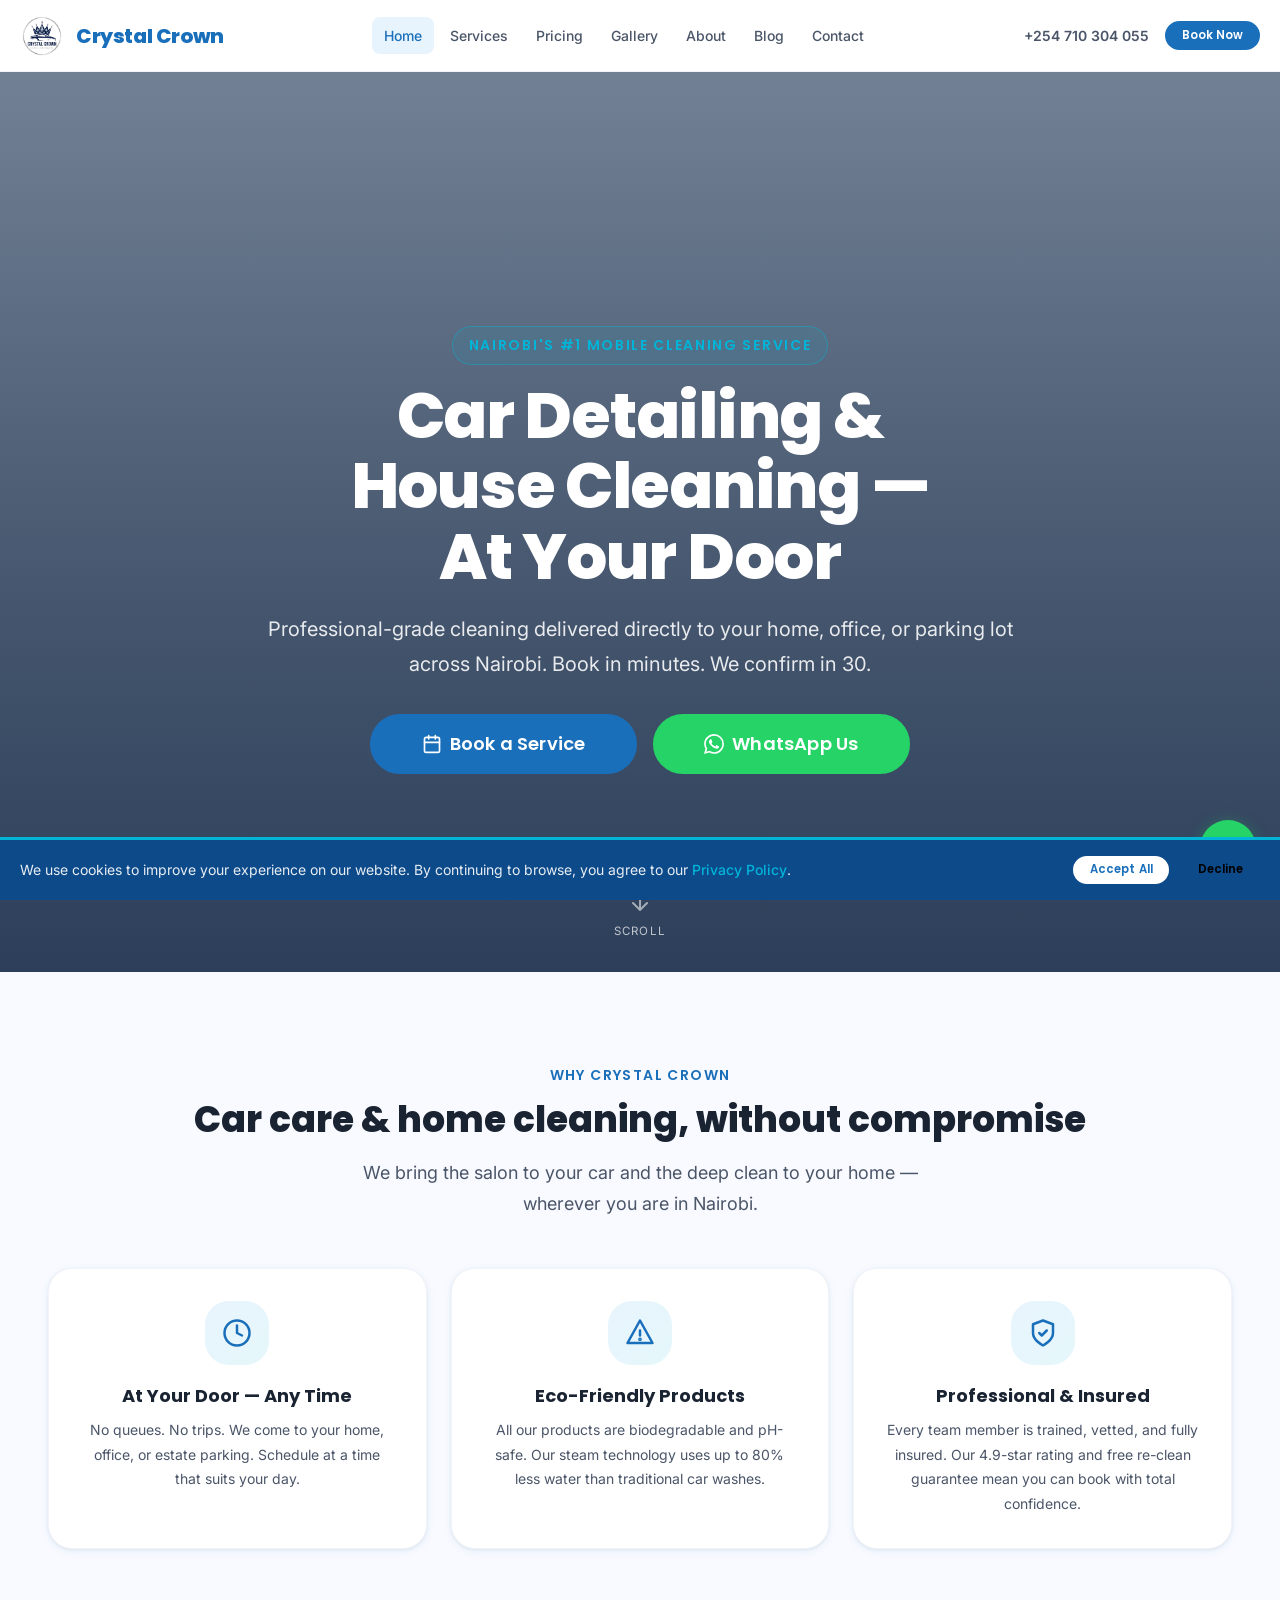
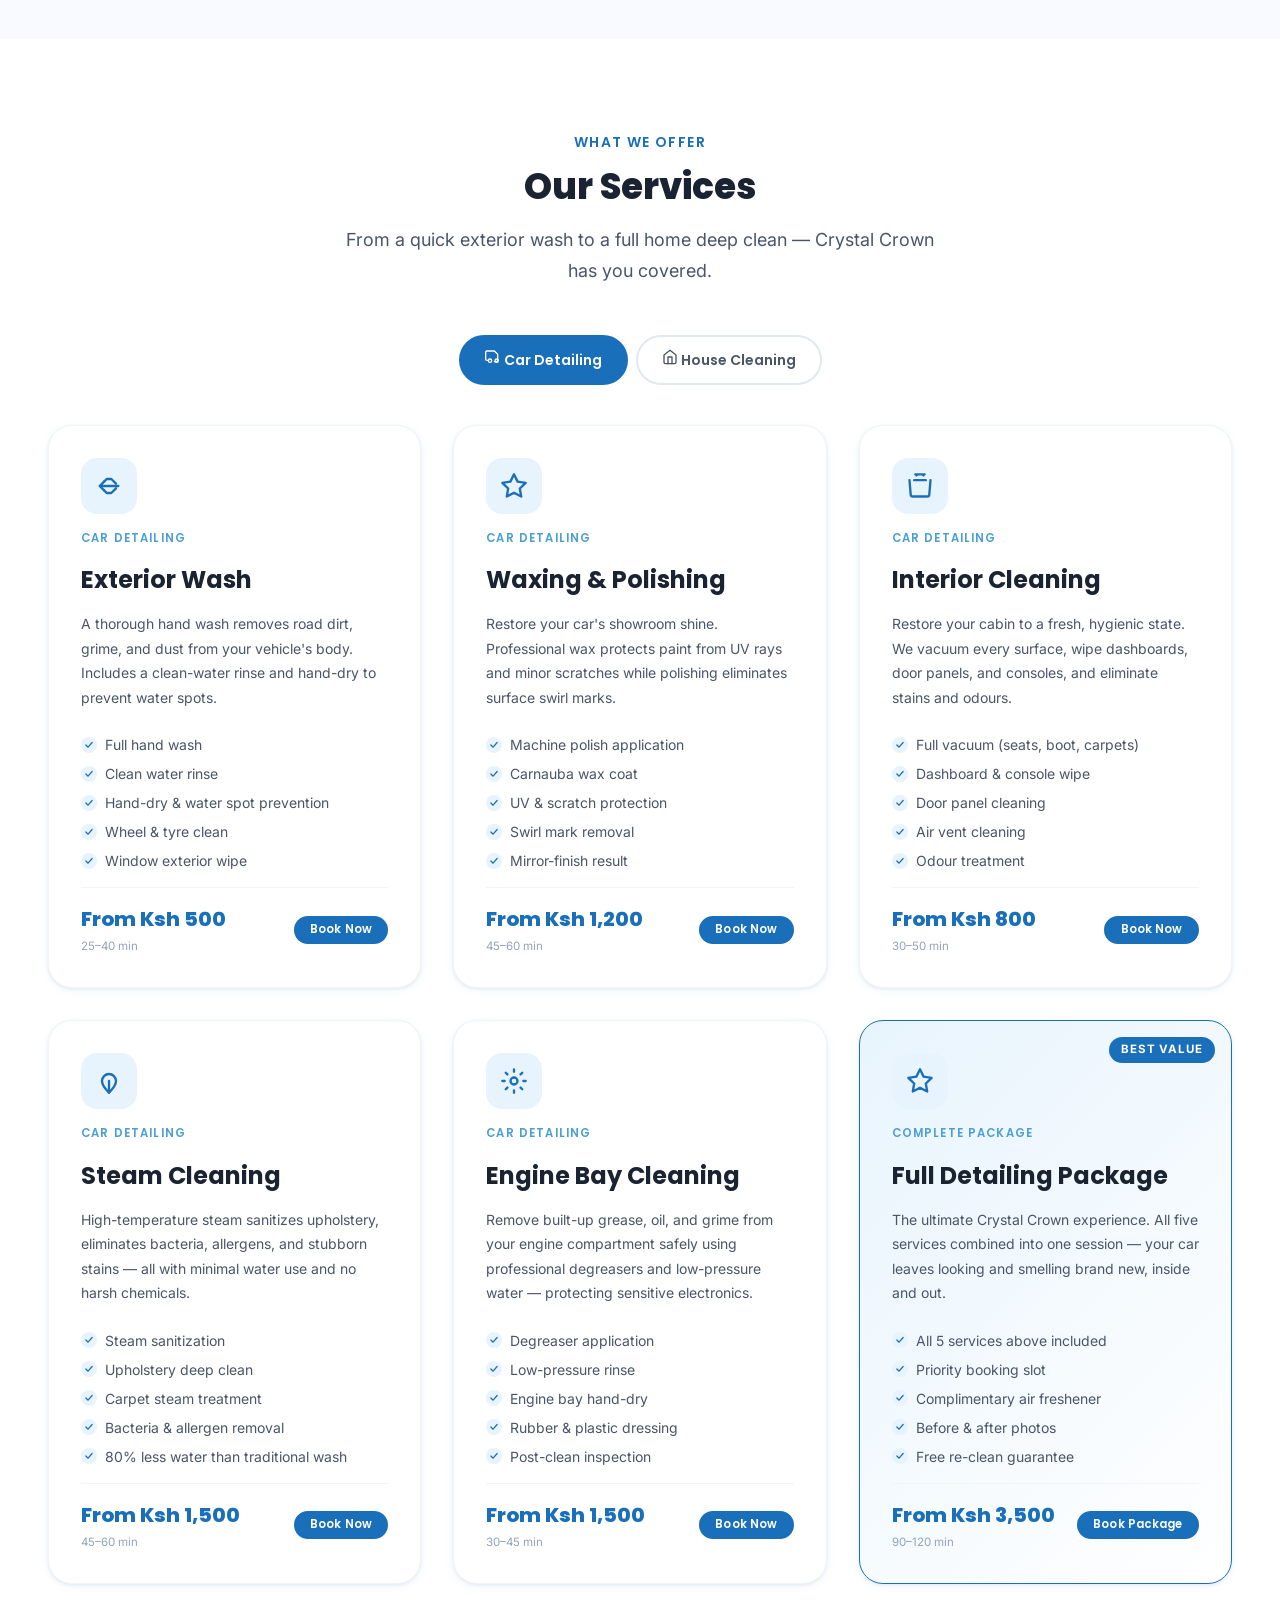
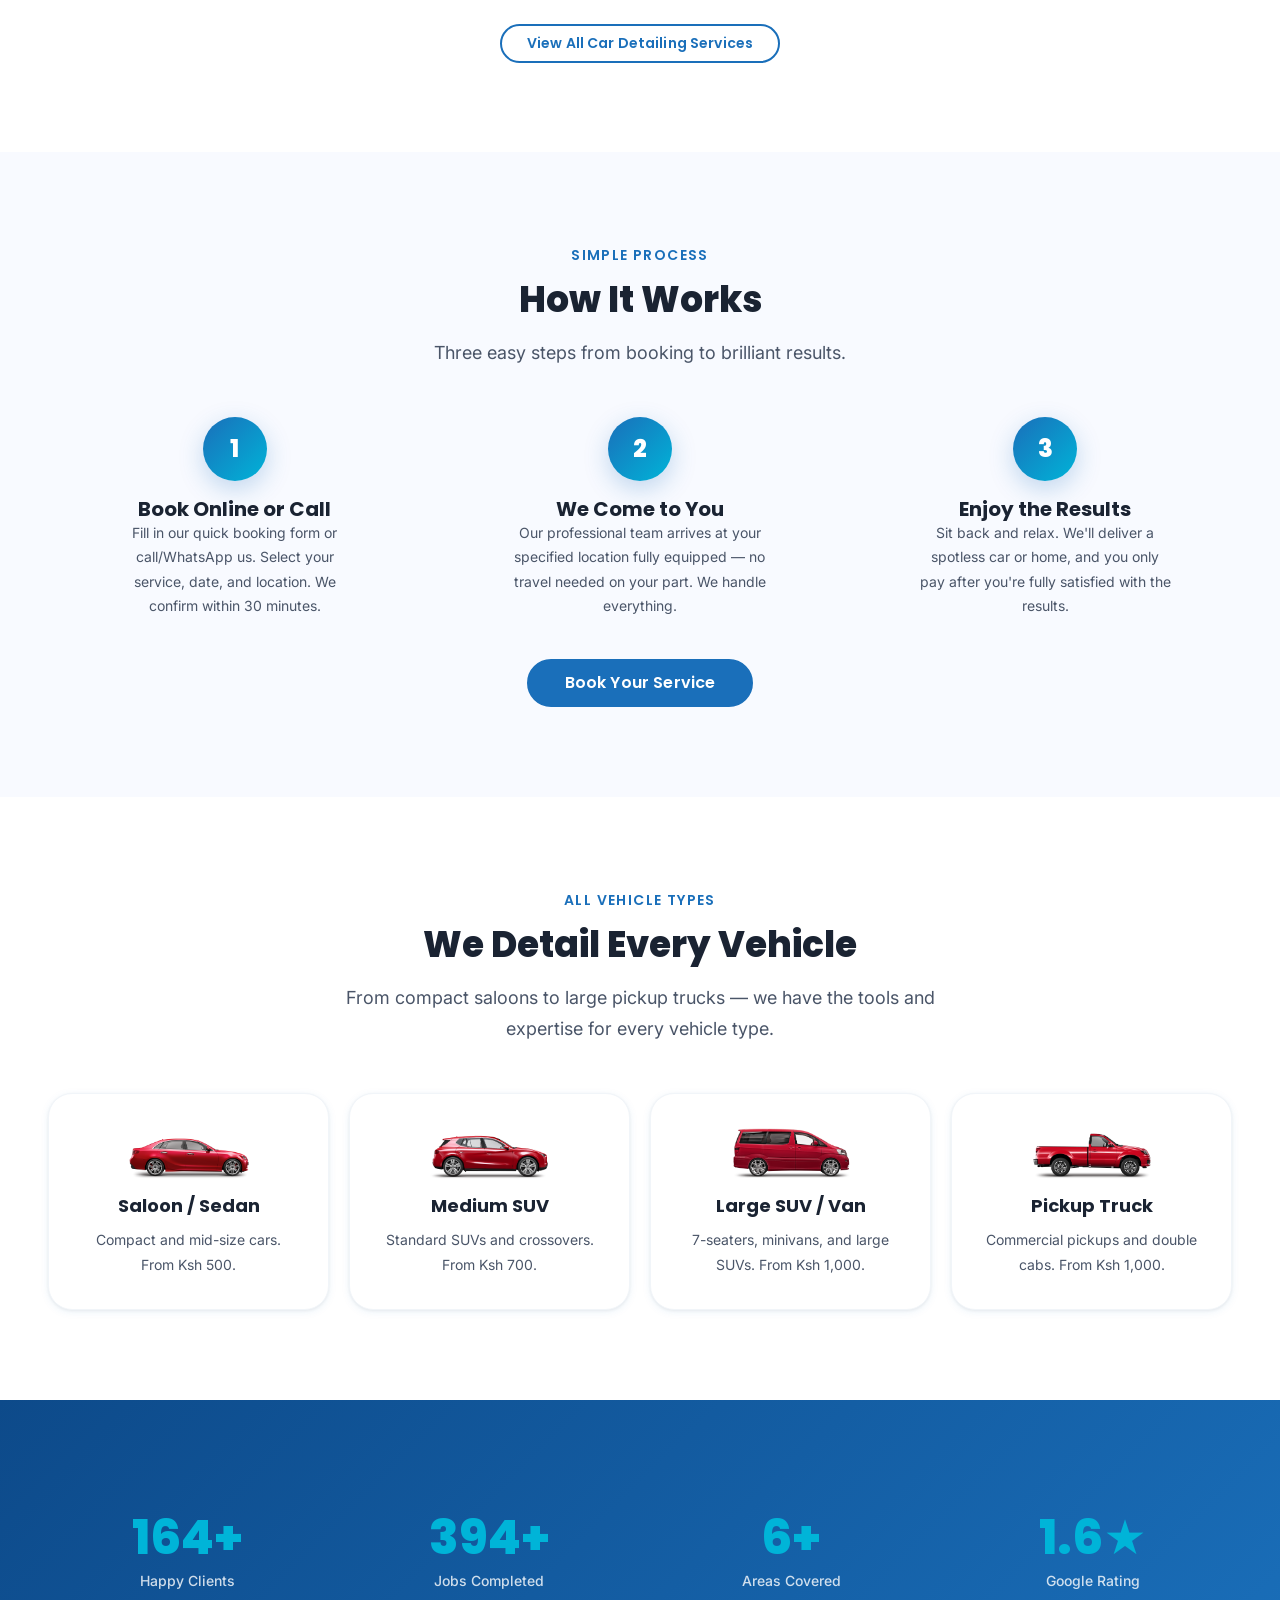
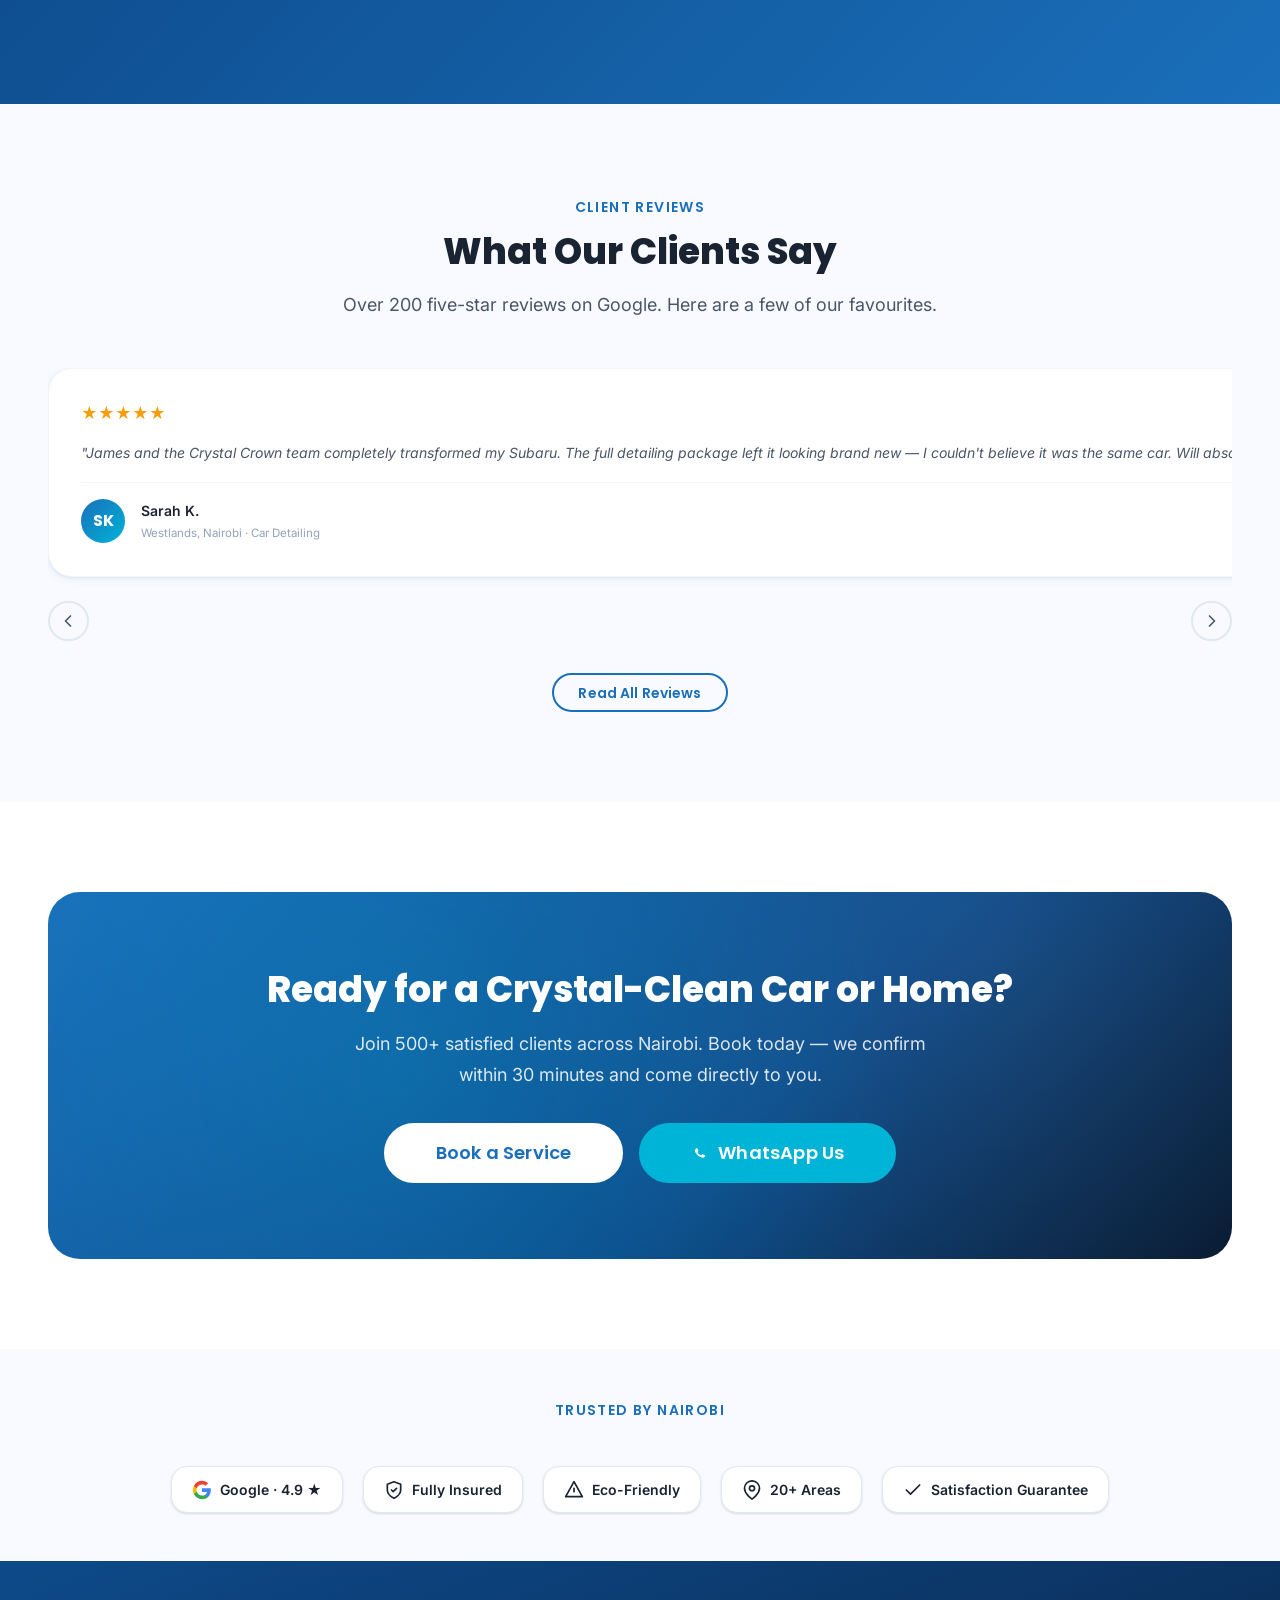
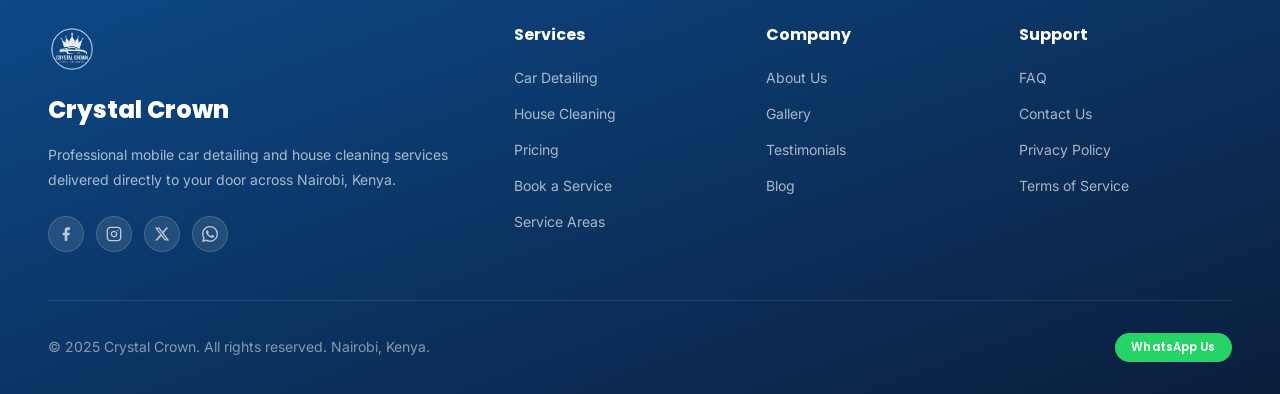
==== commit 7c005af7: "Claude code styles" ====
--- a/index.html
+++ b/index.html
@@ -1,442 +1,699 @@
 <!DOCTYPE html>
 <html lang="en">
 <head>
-  <meta charset="UTF-8" />
-  <meta name="viewport" content="width=device-width, initial-scale=1.0" />
-  <meta name="description" content="Crystal Crown Mobile Detailing & House Cleaning — Premium car detailing and house cleaning services delivered to your doorstep." />
-  <title>Crystal Crown | Premium Mobile Detailing &amp; House Cleaning</title>
-  <link rel="stylesheet" href="globals.css" />
+  <meta charset="UTF-8">
+  <meta name="viewport" content="width=device-width, initial-scale=1.0">
+  <meta name="description" content="Crystal Crown — Nairobi's #1 mobile car detailing and house cleaning service. We come to you. Professional results, eco-friendly products. Book online today.">
+  <meta property="og:title" content="Crystal Crown — Mobile Car Detailing & House Cleaning Nairobi">
+  <meta property="og:description" content="Professional mobile car detailing and house cleaning in Nairobi. We come directly to your door. Book online in minutes.">
+  <meta property="og:type" content="website">
+  <meta property="og:image" content="Assets/logo2.png">
+  <link rel="icon" type="image/png" href="Assets/logo2.png">
+  <link rel="preconnect" href="https://fonts.googleapis.com">
+  <link rel="preconnect" href="https://fonts.gstatic.com" crossorigin>
+  <link href="https://fonts.googleapis.com/css2?family=Inter:wght@400;500;600;700&family=Poppins:wght@600;700;800&display=swap" rel="stylesheet">
+  <link rel="stylesheet" href="globals.css">
+  <script src="globals.js" defer></script>
+  <title>Crystal Crown — Mobile Car Detailing & House Cleaning Nairobi</title>
 </head>
 <body>
 
-  <!-- NAV BACKDROP (mobile) -->
-  <div class="nav-backdrop" aria-hidden="true"></div>
-
-  <!-- ============================================================== -->
-  <!-- HEADER                                                          -->
-  <!-- ============================================================== -->
-  <header class="site-header" role="banner">
-    <div class="container header-inner">
-
-      <a href="index.html" class="site-logo" aria-label="Crystal Crown Home">
-        <img src="Assets/logo2.png" alt="Crystal Crown Logo" />
+<!-- HEADER -->
+<header class="header" role="banner">
+  <nav class="nav" aria-label="Main navigation">
+    <div class="nav__container">
+      <a href="index.html" class="nav__logo">
+        <img src="Assets/logo2.png" alt="Crystal Crown" class="nav__logo-img">
+        <span class="nav__logo-text">Crystal Crown</span>
       </a>
-
-      <button class="hamburger" aria-label="Toggle navigation" aria-expanded="false" aria-controls="siteNav">
-        <span></span>
-        <span></span>
-        <span></span>
-      </button>
-
-      <nav class="site-nav" id="siteNav" aria-label="Main navigation">
-        <ul class="nav-links" role="list">
-          <li><a href="index.html"    class="nav-link">🏠 Home</a></li>
-          <li><a href="services.html" class="nav-link">✨ Services</a></li>
-          <li><a href="about.html"    class="nav-link">ℹ️ About</a></li>
-          <li><a href="contact.html"  class="nav-link">📬 Contact</a></li>
+      <ul class="nav__links" role="list">
+        <li><a href="index.html" class="nav__link">Home</a></li>
+        <li><a href="services.html" class="nav__link">Services</a></li>
+        <li><a href="pricing.html" class="nav__link">Pricing</a></li>
+        <li><a href="gallery.html" class="nav__link">Gallery</a></li>
+        <li><a href="about.html" class="nav__link">About</a></li>
+        <li><a href="blog.html" class="nav__link">Blog</a></li>
+        <li><a href="contact.html" class="nav__link">Contact</a></li>
+      </ul>
+      <div class="nav__actions">
+        <a href="tel:+254710304055" class="nav__phone" aria-label="Call Crystal Crown">+254 710 304 055</a>
+        <a href="booking.html" class="btn btn--primary btn--sm">Book Now</a>
+        <button class="nav__toggle" aria-label="Open navigation menu" aria-expanded="false" aria-controls="nav-mobile-panel">
+          <span class="nav__toggle-bar"></span>
+          <span class="nav__toggle-bar"></span>
+          <span class="nav__toggle-bar"></span>
+        </button>
+      </div>
+    </div>
+    <div class="nav__mobile-panel" id="nav-mobile-panel" role="dialog" aria-label="Mobile navigation">
+      <a href="index.html" class="nav__mobile-link">Home</a>
+      <a href="services.html" class="nav__mobile-link">Services</a>
+      <a href="pricing.html" class="nav__mobile-link">Pricing</a>
+      <a href="gallery.html" class="nav__mobile-link">Gallery</a>
+      <a href="about.html" class="nav__mobile-link">About</a>
+      <a href="blog.html" class="nav__mobile-link">Blog</a>
+      <a href="contact.html" class="nav__mobile-link">Contact</a>
+      <div class="nav__mobile-cta">
+        <a href="booking.html" class="btn btn--primary">Book a Service</a>
+      </div>
+    </div>
+    <div class="nav__backdrop" aria-hidden="true"></div>
+  </nav>
+</header>
+
+<main>
+
+  <!-- HERO -->
+  <section class="hero hero--video" aria-label="Crystal Crown hero">
+    <video class="hero__video" autoplay muted loop playsinline preload="auto" aria-hidden="true">
+      <source src="Assets/Video.mp4" type="video/mp4">
+    </video>
+    <div class="hero__overlay"></div>
+    <div class="hero__content">
+      <span class="hero__eyebrow">Nairobi's #1 Mobile Cleaning Service</span>
+      <h1 class="hero__title">Car Detailing &amp;<br>House Cleaning —<br>At Your Door</h1>
+      <p class="hero__subtitle">Professional-grade cleaning delivered directly to your home, office, or parking lot across Nairobi. Book in minutes. We confirm in 30.</p>
+      <div class="hero__actions">
+        <a href="booking.html" class="btn btn--primary btn--xl">
+          <svg width="20" height="20" viewBox="0 0 24 24" fill="none" stroke="currentColor" stroke-width="2" stroke-linecap="round" stroke-linejoin="round" aria-hidden="true"><rect x="3" y="4" width="18" height="18" rx="2"/><line x1="16" y1="2" x2="16" y2="6"/><line x1="8" y1="2" x2="8" y2="6"/><line x1="3" y1="10" x2="21" y2="10"/></svg>
+          Book a Service
+        </a>
+        <a href="https://wa.me/254710304055?text=Hello%20Crystal%20Crown!%20I%20need%20a%20quote." class="btn btn--whatsapp btn--xl" target="_blank" rel="noopener noreferrer">
+          <svg width="20" height="20" viewBox="0 0 24 24" fill="currentColor" aria-hidden="true"><path d="M17.472 14.382c-.297-.149-1.758-.867-2.03-.967-.273-.099-.471-.148-.67.15-.197.297-.767.966-.94 1.164-.173.199-.347.223-.644.075-.297-.15-1.255-.463-2.39-1.475-.883-.788-1.48-1.761-1.653-2.059-.173-.297-.018-.458.13-.606.134-.133.298-.347.446-.52.149-.174.198-.298.298-.497.099-.198.05-.371-.025-.52-.075-.149-.669-1.612-.916-2.207-.242-.579-.487-.5-.669-.51-.173-.008-.371-.01-.57-.01-.198 0-.52.074-.792.372-.272.297-1.04 1.016-1.04 2.479 0 1.462 1.065 2.875 1.213 3.074.149.198 2.096 3.2 5.077 4.487.709.306 1.262.489 1.694.625.712.227 1.36.195 1.871.118.571-.085 1.758-.719 2.006-1.413.248-.694.248-1.289.173-1.413-.074-.124-.272-.198-.57-.347zm-5.421 7.403h-.004a9.87 9.87 0 01-5.031-1.378l-.361-.214-3.741.981.998-3.648-.235-.374a9.86 9.86 0 01-1.51-5.26c.001-5.45 4.436-9.884 9.888-9.884 2.64 0 5.122 1.03 6.988 2.898a9.825 9.825 0 012.893 6.994c-.003 5.45-4.437 9.884-9.885 9.884zm8.413-18.297A11.815 11.815 0 0012.05 0C5.495 0 .16 5.335.157 11.892c0 2.096.547 4.142 1.588 5.945L.057 24l6.305-1.654a11.882 11.882 0 005.683 1.448h.005c6.554 0 11.89-5.335 11.893-11.893a11.821 11.821 0 00-3.48-8.413z"/></svg>
+          WhatsApp Us
+        </a>
+      </div>
+    </div>
+    <div class="hero__scroll" aria-hidden="true">
+      <svg class="hero__scroll-icon" viewBox="0 0 24 24" fill="none" stroke="currentColor" stroke-width="2" stroke-linecap="round" stroke-linejoin="round"><path d="M12 5v14M5 12l7 7 7-7"/></svg>
+      <span>Scroll</span>
+    </div>
+  </section>
+
+  <!-- VALUE PROPOSITION -->
+  <section class="section section--surface-2" aria-labelledby="value-prop-title">
+    <div class="container">
+      <div class="section__header">
+        <span class="section__eyebrow">Why Crystal Crown</span>
+        <h2 class="section__title" id="value-prop-title">Car care &amp; home cleaning, without compromise</h2>
+        <p class="section__subtitle">We bring the salon to your car and the deep clean to your home — wherever you are in Nairobi.</p>
+      </div>
+      <div class="grid-3 reveal">
+        <div class="benefit-card">
+          <div class="benefit-card__icon" aria-hidden="true">
+            <svg viewBox="0 0 24 24" fill="none" stroke="currentColor" stroke-width="2" stroke-linecap="round" stroke-linejoin="round"><circle cx="12" cy="12" r="10"/><polyline points="12 6 12 12 16 14"/></svg>
+          </div>
+          <h3 class="benefit-card__title">At Your Door — Any Time</h3>
+          <p class="benefit-card__desc">No queues. No trips. We come to your home, office, or estate parking. Schedule at a time that suits your day.</p>
+        </div>
+        <div class="benefit-card">
+          <div class="benefit-card__icon" aria-hidden="true">
+            <svg viewBox="0 0 24 24" fill="none" stroke="currentColor" stroke-width="2" stroke-linecap="round" stroke-linejoin="round"><path d="M2 20l10-18 10 18H2z"/><line x1="12" y1="10" x2="12" y2="14"/><circle cx="12" cy="17" r="0.5" fill="currentColor"/></svg>
+          </div>
+          <h3 class="benefit-card__title">Eco-Friendly Products</h3>
+          <p class="benefit-card__desc">All our products are biodegradable and pH-safe. Our steam technology uses up to 80% less water than traditional car washes.</p>
+        </div>
+        <div class="benefit-card">
+          <div class="benefit-card__icon" aria-hidden="true">
+            <svg viewBox="0 0 24 24" fill="none" stroke="currentColor" stroke-width="2" stroke-linecap="round" stroke-linejoin="round"><path d="M12 22s8-4 8-10V5l-8-3-8 3v7c0 6 8 10 8 10z"/><polyline points="9 12 11 14 15 10"/></svg>
+          </div>
+          <h3 class="benefit-card__title">Professional &amp; Insured</h3>
+          <p class="benefit-card__desc">Every team member is trained, vetted, and fully insured. Our 4.9-star rating and free re-clean guarantee mean you can book with total confidence.</p>
+        </div>
+      </div>
+    </div>
+  </section>
+
+  <!-- SERVICES OVERVIEW -->
+  <section class="section section--surface" id="services" aria-labelledby="services-title">
+    <div class="container">
+      <div class="section__header reveal">
+        <span class="section__eyebrow">What We Offer</span>
+        <h2 class="section__title" id="services-title">Our Services</h2>
+        <p class="section__subtitle">From a quick exterior wash to a full home deep clean — Crystal Crown has you covered.</p>
+      </div>
+
+      <!-- Tabs -->
+      <div data-tabs>
+        <div class="tabs__nav" role="tablist" aria-label="Service categories">
+          <button class="tab-btn" data-tab="tab-car" role="tab" aria-selected="true" aria-controls="tab-car">
+            <svg width="16" height="16" viewBox="0 0 24 24" fill="none" stroke="currentColor" stroke-width="2" stroke-linecap="round" stroke-linejoin="round" aria-hidden="true"><path d="M5 17H3a2 2 0 01-2-2V5a2 2 0 012-2h11l5 5v9a2 2 0 01-2 2h-3"/><circle cx="7.5" cy="17.5" r="2.5"/><circle cx="17.5" cy="17.5" r="2.5"/></svg>
+            Car Detailing
+          </button>
+          <button class="tab-btn" data-tab="tab-house" role="tab" aria-selected="false" aria-controls="tab-house">
+            <svg width="16" height="16" viewBox="0 0 24 24" fill="none" stroke="currentColor" stroke-width="2" stroke-linecap="round" stroke-linejoin="round" aria-hidden="true"><path d="M3 9l9-7 9 7v11a2 2 0 01-2 2H5a2 2 0 01-2-2z"/><polyline points="9 22 9 12 15 12 15 22"/></svg>
+            House Cleaning
+          </button>
+        </div>
+
+        <!-- CAR DETAILING TAB -->
+        <div class="tab-panel" id="tab-car" role="tabpanel" aria-label="Car Detailing services">
+          <div class="grid-auto--lg reveal">
+
+            <article class="service-card">
+              <div class="service-card__icon" aria-hidden="true">
+                <svg viewBox="0 0 24 24" fill="none" stroke="currentColor" stroke-width="2" stroke-linecap="round" stroke-linejoin="round"><path d="M4 12h16M4 12l4-4M4 12l4 4"/><path d="M8 8l2-2 4 0 4 4M8 16l2 2 4 0 4-4"/></svg>
+              </div>
+              <span class="service-card__eyebrow">Car Detailing</span>
+              <h3 class="service-card__title">Exterior Wash</h3>
+              <p class="service-card__desc">A thorough hand wash removes road dirt, grime, and dust from your vehicle's body. Includes a clean-water rinse and hand-dry to prevent water spots.</p>
+              <ul class="service-card__includes" aria-label="Service includes">
+                <li>Full hand wash</li>
+                <li>Clean water rinse</li>
+                <li>Hand-dry &amp; water spot prevention</li>
+                <li>Wheel &amp; tyre clean</li>
+                <li>Window exterior wipe</li>
+              </ul>
+              <div class="service-card__footer">
+                <div class="service-card__meta">
+                  <span class="service-card__price">From Ksh 500</span>
+                  <span class="service-card__duration">25–40 min</span>
+                </div>
+                <a href="booking.html?service=exterior_wash" class="btn btn--primary btn--sm">Book Now</a>
+              </div>
+            </article>
+
+            <article class="service-card">
+              <div class="service-card__icon" aria-hidden="true">
+                <svg viewBox="0 0 24 24" fill="none" stroke="currentColor" stroke-width="2" stroke-linecap="round" stroke-linejoin="round"><polygon points="12 2 15.09 8.26 22 9.27 17 14.14 18.18 21.02 12 17.77 5.82 21.02 7 14.14 2 9.27 8.91 8.26 12 2"/></svg>
+              </div>
+              <span class="service-card__eyebrow">Car Detailing</span>
+              <h3 class="service-card__title">Waxing &amp; Polishing</h3>
+              <p class="service-card__desc">Restore your car's showroom shine. Professional wax protects paint from UV rays and minor scratches while polishing eliminates surface swirl marks.</p>
+              <ul class="service-card__includes" aria-label="Service includes">
+                <li>Machine polish application</li>
+                <li>Carnauba wax coat</li>
+                <li>UV &amp; scratch protection</li>
+                <li>Swirl mark removal</li>
+                <li>Mirror-finish result</li>
+              </ul>
+              <div class="service-card__footer">
+                <div class="service-card__meta">
+                  <span class="service-card__price">From Ksh 1,200</span>
+                  <span class="service-card__duration">45–60 min</span>
+                </div>
+                <a href="booking.html?service=waxing_polishing" class="btn btn--primary btn--sm">Book Now</a>
+              </div>
+            </article>
+
+            <article class="service-card">
+              <div class="service-card__icon" aria-hidden="true">
+                <svg viewBox="0 0 24 24" fill="none" stroke="currentColor" stroke-width="2" stroke-linecap="round" stroke-linejoin="round"><path d="M8 2h8M9 2v1M15 2v1M3 7l1 12a2 2 0 002 2h12a2 2 0 002-2l1-12M7 7h10"/></svg>
+              </div>
+              <span class="service-card__eyebrow">Car Detailing</span>
+              <h3 class="service-card__title">Interior Cleaning</h3>
+              <p class="service-card__desc">Restore your cabin to a fresh, hygienic state. We vacuum every surface, wipe dashboards, door panels, and consoles, and eliminate stains and odours.</p>
+              <ul class="service-card__includes" aria-label="Service includes">
+                <li>Full vacuum (seats, boot, carpets)</li>
+                <li>Dashboard &amp; console wipe</li>
+                <li>Door panel cleaning</li>
+                <li>Air vent cleaning</li>
+                <li>Odour treatment</li>
+              </ul>
+              <div class="service-card__footer">
+                <div class="service-card__meta">
+                  <span class="service-card__price">From Ksh 800</span>
+                  <span class="service-card__duration">30–50 min</span>
+                </div>
+                <a href="booking.html?service=interior_cleaning" class="btn btn--primary btn--sm">Book Now</a>
+              </div>
+            </article>
+
+            <article class="service-card">
+              <div class="service-card__icon" aria-hidden="true">
+                <svg viewBox="0 0 24 24" fill="none" stroke="currentColor" stroke-width="2" stroke-linecap="round" stroke-linejoin="round"><path d="M12 22c3-3 6-6 6-10A6 6 0 006 12c0 4 3 7 6 10z"/><path d="M12 22V12"/></svg>
+              </div>
+              <span class="service-card__eyebrow">Car Detailing</span>
+              <h3 class="service-card__title">Steam Cleaning</h3>
+              <p class="service-card__desc">High-temperature steam sanitizes upholstery, eliminates bacteria, allergens, and stubborn stains — all with minimal water use and no harsh chemicals.</p>
+              <ul class="service-card__includes" aria-label="Service includes">
+                <li>Steam sanitization</li>
+                <li>Upholstery deep clean</li>
+                <li>Carpet steam treatment</li>
+                <li>Bacteria &amp; allergen removal</li>
+                <li>80% less water than traditional wash</li>
+              </ul>
+              <div class="service-card__footer">
+                <div class="service-card__meta">
+                  <span class="service-card__price">From Ksh 1,500</span>
+                  <span class="service-card__duration">45–60 min</span>
+                </div>
+                <a href="booking.html?service=steam_cleaning" class="btn btn--primary btn--sm">Book Now</a>
+              </div>
+            </article>
+
+            <article class="service-card">
+              <div class="service-card__icon" aria-hidden="true">
+                <svg viewBox="0 0 24 24" fill="none" stroke="currentColor" stroke-width="2" stroke-linecap="round" stroke-linejoin="round"><circle cx="12" cy="12" r="3"/><path d="M19.07 4.93L17.65 6.35M6.35 17.65L4.93 19.07M4 12H2M22 12h-2M19.07 19.07L17.65 17.65M6.35 6.35L4.93 4.93M12 2V4M12 20v2"/></svg>
+              </div>
+              <span class="service-card__eyebrow">Car Detailing</span>
+              <h3 class="service-card__title">Engine Bay Cleaning</h3>
+              <p class="service-card__desc">Remove built-up grease, oil, and grime from your engine compartment safely using professional degreasers and low-pressure water — protecting sensitive electronics.</p>
+              <ul class="service-card__includes" aria-label="Service includes">
+                <li>Degreaser application</li>
+                <li>Low-pressure rinse</li>
+                <li>Engine bay hand-dry</li>
+                <li>Rubber &amp; plastic dressing</li>
+                <li>Post-clean inspection</li>
+              </ul>
+              <div class="service-card__footer">
+                <div class="service-card__meta">
+                  <span class="service-card__price">From Ksh 1,500</span>
+                  <span class="service-card__duration">30–45 min</span>
+                </div>
+                <a href="booking.html?service=engine_bay" class="btn btn--primary btn--sm">Book Now</a>
+              </div>
+            </article>
+
+            <article class="service-card service-card--featured">
+              <span class="service-card__badge">Best Value</span>
+              <div class="service-card__icon" aria-hidden="true">
+                <svg viewBox="0 0 24 24" fill="none" stroke="currentColor" stroke-width="2" stroke-linecap="round" stroke-linejoin="round"><path d="M12 2l3.09 6.26L22 9.27l-5 4.87 1.18 6.88L12 17.77 5.82 21.02 7 14.14 2 9.27l6.91-1.01L12 2z"/></svg>
+              </div>
+              <span class="service-card__eyebrow">Complete Package</span>
+              <h3 class="service-card__title">Full Detailing Package</h3>
+              <p class="service-card__desc">The ultimate Crystal Crown experience. All five services combined into one session — your car leaves looking and smelling brand new, inside and out.</p>
+              <ul class="service-card__includes" aria-label="Service includes">
+                <li>All 5 services above included</li>
+                <li>Priority booking slot</li>
+                <li>Complimentary air freshener</li>
+                <li>Before &amp; after photos</li>
+                <li>Free re-clean guarantee</li>
+              </ul>
+              <div class="service-card__footer">
+                <div class="service-card__meta">
+                  <span class="service-card__price">From Ksh 3,500</span>
+                  <span class="service-card__duration">90–120 min</span>
+                </div>
+                <a href="booking.html?service=full_detailing" class="btn btn--primary btn--sm">Book Package</a>
+              </div>
+            </article>
+
+          </div>
+          <div class="text-center" style="margin-top: 2.5rem;">
+            <a href="services.html#car-detailing" class="btn btn--secondary">View All Car Detailing Services</a>
+          </div>
+        </div>
+
+        <!-- HOUSE CLEANING TAB -->
+        <div class="tab-panel" id="tab-house" role="tabpanel" aria-label="House Cleaning services">
+          <div class="grid-auto reveal">
+
+            <article class="service-card">
+              <div class="service-card__icon" aria-hidden="true">
+                <svg viewBox="0 0 24 24" fill="none" stroke="currentColor" stroke-width="2" stroke-linecap="round" stroke-linejoin="round"><path d="M3 9l9-7 9 7v11a2 2 0 01-2 2H5a2 2 0 01-2-2z"/><polyline points="9 22 9 12 15 12 15 22"/></svg>
+              </div>
+              <span class="service-card__eyebrow">House Cleaning</span>
+              <h3 class="service-card__title">Regular Home Clean</h3>
+              <p class="service-card__desc">A thorough routine clean to keep your home fresh and tidy. Perfect for weekly or bi-weekly maintenance to maintain a consistently clean living space.</p>
+              <ul class="service-card__includes" aria-label="Service includes">
+                <li>Dusting all surfaces &amp; fans</li>
+                <li>Vacuuming carpets &amp; rugs</li>
+                <li>Mopping hard floors</li>
+                <li>Bathroom &amp; kitchen clean</li>
+                <li>Trash removal</li>
+              </ul>
+              <div class="service-card__footer">
+                <div class="service-card__meta">
+                  <span class="service-card__price">From Ksh 1,500</span>
+                  <span class="service-card__duration">2–3 hours</span>
+                </div>
+                <a href="booking.html?service=regular_clean" class="btn btn--primary btn--sm">Book Now</a>
+              </div>
+            </article>
+
+            <article class="service-card">
+              <div class="service-card__icon" aria-hidden="true">
+                <svg viewBox="0 0 24 24" fill="none" stroke="currentColor" stroke-width="2" stroke-linecap="round" stroke-linejoin="round"><circle cx="11" cy="11" r="8"/><path d="M21 21l-4.35-4.35"/><path d="M11 8v6M8 11h6"/></svg>
+              </div>
+              <span class="service-card__eyebrow">House Cleaning</span>
+              <h3 class="service-card__title">Deep Clean</h3>
+              <p class="service-card__desc">A comprehensive deep clean that goes beyond the surface. Ideal as a first-time clean, post-renovation, or quarterly reset for your home.</p>
+              <ul class="service-card__includes" aria-label="Service includes">
+                <li>Everything in Regular Clean</li>
+                <li>Inside cabinets &amp; appliances</li>
+                <li>Grout scrubbing &amp; tile joints</li>
+                <li>Behind &amp; under furniture</li>
+                <li>Full window cleaning (inside)</li>
+              </ul>
+              <div class="service-card__footer">
+                <div class="service-card__meta">
+                  <span class="service-card__price">From Ksh 3,000</span>
+                  <span class="service-card__duration">4–6 hours</span>
+                </div>
+                <a href="booking.html?service=deep_clean" class="btn btn--primary btn--sm">Book Now</a>
+              </div>
+            </article>
+
+            <article class="service-card">
+              <div class="service-card__icon" aria-hidden="true">
+                <svg viewBox="0 0 24 24" fill="none" stroke="currentColor" stroke-width="2" stroke-linecap="round" stroke-linejoin="round"><path d="M21 16V8a2 2 0 00-1-1.73l-7-4a2 2 0 00-2 0l-7 4A2 2 0 003 8v8a2 2 0 001 1.73l7 4a2 2 0 002 0l7-4A2 2 0 0021 16z"/></svg>
+              </div>
+              <span class="service-card__eyebrow">House Cleaning</span>
+              <h3 class="service-card__title">Move-In / Move-Out</h3>
+              <p class="service-card__desc">Full property sanitization for tenancy handovers. Landlords love it for preparing properties; tenants use it to secure their deposits.</p>
+              <ul class="service-card__includes" aria-label="Service includes">
+                <li>Everything in Deep Clean</li>
+                <li>Full property sanitization</li>
+                <li>Inside all wardrobes &amp; storage</li>
+                <li>Final walk-through inspection</li>
+                <li>Debris &amp; garbage removal</li>
+              </ul>
+              <div class="service-card__footer">
+                <div class="service-card__meta">
+                  <span class="service-card__price">From Ksh 3,500</span>
+                  <span class="service-card__duration">4–8 hours</span>
+                </div>
+                <a href="booking.html?service=move_in_out" class="btn btn--primary btn--sm">Book Now</a>
+              </div>
+            </article>
+
+            <article class="service-card">
+              <div class="service-card__icon" aria-hidden="true">
+                <svg viewBox="0 0 24 24" fill="none" stroke="currentColor" stroke-width="2" stroke-linecap="round" stroke-linejoin="round"><rect x="2" y="3" width="20" height="14" rx="2"/><path d="M8 21h8M12 17v4"/></svg>
+              </div>
+              <span class="service-card__eyebrow">House Cleaning</span>
+              <h3 class="service-card__title">Office / Commercial</h3>
+              <p class="service-card__desc">Professional workspace cleaning that operates discreetly around your team — during or after working hours. Sanitized, organized, and ready for business.</p>
+              <ul class="service-card__includes" aria-label="Service includes">
+                <li>Desks, monitors &amp; equipment wipe</li>
+                <li>Floor vacuuming &amp; mopping</li>
+                <li>Bathroom &amp; kitchen clean</li>
+                <li>High-touch area sanitization</li>
+                <li>Bin emptying &amp; recycling</li>
+              </ul>
+              <div class="service-card__footer">
+                <div class="service-card__meta">
+                  <span class="service-card__price">From Ksh 2,000</span>
+                  <span class="service-card__duration">2–5 hours</span>
+                </div>
+                <a href="booking.html?service=office_clean" class="btn btn--primary btn--sm">Book Now</a>
+              </div>
+            </article>
+
+          </div>
+          <div class="text-center" style="margin-top: 2.5rem;">
+            <a href="services.html#house-cleaning" class="btn btn--secondary">View All House Cleaning Services</a>
+          </div>
+        </div>
+      </div>
+    </div>
+  </section>
+
+  <!-- HOW IT WORKS -->
+  <section class="section section--surface-2" aria-labelledby="how-title">
+    <div class="container">
+      <div class="section__header reveal">
+        <span class="section__eyebrow">Simple Process</span>
+        <h2 class="section__title" id="how-title">How It Works</h2>
+        <p class="section__subtitle">Three easy steps from booking to brilliant results.</p>
+      </div>
+      <div class="steps-row reveal">
+        <div class="step">
+          <div class="step__number" aria-hidden="true">1</div>
+          <div>
+            <h3 class="step__title">Book Online or Call</h3>
+            <p class="step__desc">Fill in our quick booking form or call/WhatsApp us. Select your service, date, and location. We confirm within 30 minutes.</p>
+          </div>
+        </div>
+        <div class="step">
+          <div class="step__number" aria-hidden="true">2</div>
+          <div>
+            <h3 class="step__title">We Come to You</h3>
+            <p class="step__desc">Our professional team arrives at your specified location fully equipped — no travel needed on your part. We handle everything.</p>
+          </div>
+        </div>
+        <div class="step">
+          <div class="step__number" aria-hidden="true">3</div>
+          <div>
+            <h3 class="step__title">Enjoy the Results</h3>
+            <p class="step__desc">Sit back and relax. We'll deliver a spotless car or home, and you only pay after you're fully satisfied with the results.</p>
+          </div>
+        </div>
+      </div>
+      <div class="text-center reveal" style="margin-top: 2.5rem;">
+        <a href="booking.html" class="btn btn--primary btn--lg">Book Your Service</a>
+      </div>
+    </div>
+  </section>
+
+  <!-- VEHICLE TYPES -->
+  <section class="section section--surface" aria-labelledby="vehicle-title">
+    <div class="container">
+      <div class="section__header reveal">
+        <span class="section__eyebrow">All Vehicle Types</span>
+        <h2 class="section__title" id="vehicle-title">We Detail Every Vehicle</h2>
+        <p class="section__subtitle">From compact saloons to large pickup trucks — we have the tools and expertise for every vehicle type.</p>
+      </div>
+      <div class="grid-4 reveal">
+        <div class="benefit-card">
+          <img src="Assets/sedan.png" alt="Saloon car detailing" loading="lazy" style="width: 120px; margin-inline: auto; margin-bottom: 1rem;">
+          <h3 class="benefit-card__title">Saloon / Sedan</h3>
+          <p class="benefit-card__desc">Compact and mid-size cars. From Ksh 500.</p>
+        </div>
+        <div class="benefit-card">
+          <img src="Assets/suv.png" alt="SUV car detailing" loading="lazy" style="width: 120px; margin-inline: auto; margin-bottom: 1rem;">
+          <h3 class="benefit-card__title">Medium SUV</h3>
+          <p class="benefit-card__desc">Standard SUVs and crossovers. From Ksh 700.</p>
+        </div>
+        <div class="benefit-card">
+          <img src="Assets/van.png" alt="Large SUV and van detailing" loading="lazy" style="width: 120px; margin-inline: auto; margin-bottom: 1rem;">
+          <h3 class="benefit-card__title">Large SUV / Van</h3>
+          <p class="benefit-card__desc">7-seaters, minivans, and large SUVs. From Ksh 1,000.</p>
+        </div>
+        <div class="benefit-card">
+          <img src="Assets/pickup.png" alt="Pickup truck detailing" loading="lazy" style="width: 120px; margin-inline: auto; margin-bottom: 1rem;">
+          <h3 class="benefit-card__title">Pickup Truck</h3>
+          <p class="benefit-card__desc">Commercial pickups and double cabs. From Ksh 1,000.</p>
+        </div>
+      </div>
+    </div>
+  </section>
+
+  <!-- STATS -->
+  <section class="section section--primary-dark" aria-label="Crystal Crown statistics">
+    <div class="container">
+      <div class="stats-row reveal">
+        <div class="stat-item">
+          <div class="stat-item__number" data-target="500" data-suffix="+">500+</div>
+          <div class="stat-item__label">Happy Clients</div>
+        </div>
+        <div class="stat-item">
+          <div class="stat-item__number" data-target="1200" data-suffix="+">1,200+</div>
+          <div class="stat-item__label">Jobs Completed</div>
+        </div>
+        <div class="stat-item">
+          <div class="stat-item__number" data-target="20" data-suffix="+">20+</div>
+          <div class="stat-item__label">Areas Covered</div>
+        </div>
+        <div class="stat-item">
+          <div class="stat-item__number" data-target="4.9" data-suffix="★">4.9★</div>
+          <div class="stat-item__label">Google Rating</div>
+        </div>
+      </div>
+    </div>
+  </section>
+
+  <!-- TESTIMONIALS CAROUSEL -->
+  <section class="section section--surface-2" aria-labelledby="testimonials-title">
+    <div class="container">
+      <div class="section__header reveal">
+        <span class="section__eyebrow">Client Reviews</span>
+        <h2 class="section__title" id="testimonials-title">What Our Clients Say</h2>
+        <p class="section__subtitle">Over 200 five-star reviews on Google. Here are a few of our favourites.</p>
+      </div>
+      <div class="reveal" style="position: relative; overflow: hidden;">
+        <div class="carousel__track" style="display: flex; gap: 1.5rem; transition: transform 0.4s ease;">
+          <div class="carousel__item" style="min-width: calc(100% - 0px); flex-shrink: 0;">
+            <article class="testimonial-card">
+              <div class="testimonial-card__stars" aria-label="5 stars">★★★★★</div>
+              <p class="testimonial-card__quote">James and the Crystal Crown team completely transformed my Subaru. The full detailing package left it looking brand new — I couldn't believe it was the same car. Will absolutely book again!</p>
+              <div class="testimonial-card__author">
+                <div class="testimonial-card__avatar" aria-hidden="true">SK</div>
+                <div>
+                  <p class="testimonial-card__name">Sarah K.</p>
+                  <p class="testimonial-card__meta">Westlands, Nairobi · Car Detailing</p>
+                </div>
+                <div class="testimonial-card__platform" aria-label="Google review">
+                  <svg width="14" height="14" viewBox="0 0 24 24" fill="currentColor" aria-hidden="true"><path d="M22.56 12.25c0-.78-.07-1.53-.2-2.25H12v4.26h5.92c-.26 1.37-1.04 2.53-2.21 3.31v2.77h3.57c2.08-1.92 3.28-4.74 3.28-8.09z" fill="#4285F4"/><path d="M12 23c2.97 0 5.46-.98 7.28-2.66l-3.57-2.77c-.98.66-2.23 1.06-3.71 1.06-2.86 0-5.29-1.93-6.16-4.53H2.18v2.84C3.99 20.53 7.7 23 12 23z" fill="#34A853"/><path d="M5.84 14.09c-.22-.66-.35-1.36-.35-2.09s.13-1.43.35-2.09V7.07H2.18C1.43 8.55 1 10.22 1 12s.43 3.45 1.18 4.93l2.85-2.22.81-.62z" fill="#FBBC05"/><path d="M12 5.38c1.62 0 3.06.56 4.21 1.64l3.15-3.15C17.45 2.09 14.97 1 12 1 7.7 1 3.99 3.47 2.18 7.07l3.66 2.84c.87-2.6 3.3-4.53 6.16-4.53z" fill="#EA4335"/></svg>
+                  Google
+                </div>
+              </div>
+            </article>
+          </div>
+          <div class="carousel__item" style="min-width: calc(100% - 0px); flex-shrink: 0;">
+            <article class="testimonial-card">
+              <div class="testimonial-card__stars" aria-label="5 stars">★★★★★</div>
+              <p class="testimonial-card__quote">I booked the deep clean for my 3-bedroom apartment and Crystal Crown exceeded every single expectation. Professional, thorough, on time, and very affordable. My home has never been this clean!</p>
+              <div class="testimonial-card__author">
+                <div class="testimonial-card__avatar" aria-hidden="true">DO</div>
+                <div>
+                  <p class="testimonial-card__name">David O.</p>
+                  <p class="testimonial-card__meta">Karen, Nairobi · House Deep Clean</p>
+                </div>
+                <div class="testimonial-card__platform" aria-label="Google review">
+                  <svg width="14" height="14" viewBox="0 0 24 24" fill="currentColor" aria-hidden="true"><path d="M22.56 12.25c0-.78-.07-1.53-.2-2.25H12v4.26h5.92c-.26 1.37-1.04 2.53-2.21 3.31v2.77h3.57c2.08-1.92 3.28-4.74 3.28-8.09z" fill="#4285F4"/><path d="M12 23c2.97 0 5.46-.98 7.28-2.66l-3.57-2.77c-.98.66-2.23 1.06-3.71 1.06-2.86 0-5.29-1.93-6.16-4.53H2.18v2.84C3.99 20.53 7.7 23 12 23z" fill="#34A853"/><path d="M5.84 14.09c-.22-.66-.35-1.36-.35-2.09s.13-1.43.35-2.09V7.07H2.18C1.43 8.55 1 10.22 1 12s.43 3.45 1.18 4.93l2.85-2.22.81-.62z" fill="#FBBC05"/><path d="M12 5.38c1.62 0 3.06.56 4.21 1.64l3.15-3.15C17.45 2.09 14.97 1 12 1 7.7 1 3.99 3.47 2.18 7.07l3.66 2.84c.87-2.6 3.3-4.53 6.16-4.53z" fill="#EA4335"/></svg>
+                  Google
+                </div>
+              </div>
+            </article>
+          </div>
+          <div class="carousel__item" style="min-width: calc(100% - 0px); flex-shrink: 0;">
+            <article class="testimonial-card">
+              <div class="testimonial-card__stars" aria-label="5 stars">★★★★★</div>
+              <p class="testimonial-card__quote">The steam cleaning service removed stains I thought were completely permanent. They came to my office parking lot — total convenience. Incredible service, couldn't recommend them more highly.</p>
+              <div class="testimonial-card__author">
+                <div class="testimonial-card__avatar" aria-hidden="true">AM</div>
+                <div>
+                  <p class="testimonial-card__name">Aisha M.</p>
+                  <p class="testimonial-card__meta">CBD, Nairobi · Steam Cleaning</p>
+                </div>
+                <div class="testimonial-card__platform" aria-label="Yelp review">⭐ Yelp</div>
+              </div>
+            </article>
+          </div>
+        </div>
+        <!-- Carousel controls -->
+        <div class="flex flex--between" style="margin-top: 1.5rem; align-items: center;">
+          <button class="carousel__prev btn btn--ghost btn--icon" aria-label="Previous testimonial">
+            <svg viewBox="0 0 24 24" fill="none" stroke="currentColor" stroke-width="2" stroke-linecap="round" stroke-linejoin="round" width="20" height="20" aria-hidden="true"><path d="M15 18l-6-6 6-6"/></svg>
+          </button>
+          <div class="carousel__dots" role="tablist" aria-label="Testimonial navigation"></div>
+          <button class="carousel__next btn btn--ghost btn--icon" aria-label="Next testimonial">
+            <svg viewBox="0 0 24 24" fill="none" stroke="currentColor" stroke-width="2" stroke-linecap="round" stroke-linejoin="round" width="20" height="20" aria-hidden="true"><path d="M9 18l6-6-6-6"/></svg>
+          </button>
+        </div>
+      </div>
+      <div class="text-center reveal" style="margin-top: 2rem;">
+        <a href="testimonials.html" class="btn btn--secondary">Read All Reviews</a>
+      </div>
+    </div>
+  </section>
+
+  <!-- CTA BANNER -->
+  <section class="section section--surface" aria-labelledby="cta-title">
+    <div class="container">
+      <div class="cta-banner reveal">
+        <div class="cta-banner__content">
+          <h2 class="cta-banner__title" id="cta-title">Ready for a Crystal-Clean Car or Home?</h2>
+          <p class="cta-banner__subtitle">Join 500+ satisfied clients across Nairobi. Book today — we confirm within 30 minutes and come directly to you.</p>
+          <div class="cta-banner__actions">
+            <a href="booking.html" class="btn btn--white btn--xl">Book a Service</a>
+            <a href="https://wa.me/254710304055?text=Hello%20Crystal%20Crown!%20I%20need%20a%20quote." class="btn btn--accent btn--xl" target="_blank" rel="noopener noreferrer">
+              <svg width="20" height="20" viewBox="0 0 24 24" fill="currentColor" aria-hidden="true"><path d="M17.472 14.382c-.297-.149-1.758-.867-2.03-.967-.273-.099-.471-.148-.67.15-.197.297-.767.966-.94 1.164-.173.199-.347.223-.644.075-.297-.15-1.255-.463-2.39-1.475-.883-.788-1.48-1.761-1.653-2.059-.173-.297-.018-.458.13-.606.134-.133.298-.347.446-.52.149-.174.198-.298.298-.497.099-.198.05-.371-.025-.52-.075-.149-.669-1.612-.916-2.207-.242-.579-.487-.5-.669-.51-.173-.008-.371-.01-.57-.01-.198 0-.52.074-.792.372-.272.297-1.04 1.016-1.04 2.479 0 1.462 1.065 2.875 1.213 3.074.149.198 2.096 3.2 5.077 4.487.709.306 1.262.489 1.694.625.712.227 1.36.195 1.871.118.571-.085 1.758-.719 2.006-1.413.248-.694.248-1.289.173-1.413-.074-.124-.272-.198-.57-.347z"/></svg>
+              WhatsApp Us
+            </a>
+          </div>
+        </div>
+      </div>
+    </div>
+  </section>
+
+  <!-- TRUST STRIP -->
+  <section class="section section--sm section--surface-2" aria-label="Trust and recognition">
+    <div class="container">
+      <div class="section__header reveal" style="margin-bottom: 2rem;">
+        <p class="section__eyebrow">Trusted By Nairobi</p>
+      </div>
+      <div class="platform-badges reveal">
+        <div class="platform-badge" aria-label="Google Rating 4.9 stars">
+          <svg width="20" height="20" viewBox="0 0 24 24" fill="currentColor" aria-hidden="true"><path d="M22.56 12.25c0-.78-.07-1.53-.2-2.25H12v4.26h5.92c-.26 1.37-1.04 2.53-2.21 3.31v2.77h3.57c2.08-1.92 3.28-4.74 3.28-8.09z" fill="#4285F4"/><path d="M12 23c2.97 0 5.46-.98 7.28-2.66l-3.57-2.77c-.98.66-2.23 1.06-3.71 1.06-2.86 0-5.29-1.93-6.16-4.53H2.18v2.84C3.99 20.53 7.7 23 12 23z" fill="#34A853"/><path d="M5.84 14.09c-.22-.66-.35-1.36-.35-2.09s.13-1.43.35-2.09V7.07H2.18C1.43 8.55 1 10.22 1 12s.43 3.45 1.18 4.93l2.85-2.22.81-.62z" fill="#FBBC05"/><path d="M12 5.38c1.62 0 3.06.56 4.21 1.64l3.15-3.15C17.45 2.09 14.97 1 12 1 7.7 1 3.99 3.47 2.18 7.07l3.66 2.84c.87-2.6 3.3-4.53 6.16-4.53z" fill="#EA4335"/></svg>
+          Google · 4.9 ★
+        </div>
+        <div class="platform-badge" aria-label="Fully insured service">
+          <svg width="20" height="20" viewBox="0 0 24 24" fill="none" stroke="currentColor" stroke-width="2" stroke-linecap="round" stroke-linejoin="round" aria-hidden="true"><path d="M12 22s8-4 8-10V5l-8-3-8 3v7c0 6 8 10 8 10z"/><polyline points="9 12 11 14 15 10"/></svg>
+          Fully Insured
+        </div>
+        <div class="platform-badge" aria-label="Eco-friendly certified">
+          <svg width="20" height="20" viewBox="0 0 24 24" fill="none" stroke="currentColor" stroke-width="2" stroke-linecap="round" stroke-linejoin="round" aria-hidden="true"><path d="M2 20l10-18 10 18H2z"/><line x1="12" y1="10" x2="12" y2="14"/></svg>
+          Eco-Friendly
+        </div>
+        <div class="platform-badge" aria-label="Serving 20 plus neighborhoods">
+          <svg width="20" height="20" viewBox="0 0 24 24" fill="none" stroke="currentColor" stroke-width="2" stroke-linecap="round" stroke-linejoin="round" aria-hidden="true"><path d="M21 10c0 7-9 13-9 13S3 17 3 10a9 9 0 1118 0z"/><circle cx="12" cy="10" r="3"/></svg>
+          20+ Areas
+        </div>
+        <div class="platform-badge" aria-label="Satisfaction guarantee">
+          <svg width="20" height="20" viewBox="0 0 24 24" fill="none" stroke="currentColor" stroke-width="2" stroke-linecap="round" stroke-linejoin="round" aria-hidden="true"><polyline points="20 6 9 17 4 12"/></svg>
+          Satisfaction Guarantee
+        </div>
+      </div>
+    </div>
+  </section>
+
+</main>
+
+<footer class="footer" role="contentinfo">
+  <div class="container">
+    <div class="footer__grid">
+      <div class="footer__brand">
+        <img src="Assets/logo2.png" alt="Crystal Crown" class="footer__logo" loading="lazy">
+        <p class="footer__brand-name">Crystal Crown</p>
+        <p class="footer__tagline">Professional mobile car detailing and house cleaning services delivered directly to your door across Nairobi, Kenya.</p>
+        <div class="footer__social">
+          <a href="#" class="footer__social-link" aria-label="Facebook" target="_blank" rel="noopener noreferrer"><svg viewBox="0 0 24 24" fill="currentColor" aria-hidden="true"><path d="M18 2h-3a5 5 0 00-5 5v3H7v4h3v8h4v-8h3l1-4h-4V7a1 1 0 011-1h3z"/></svg></a>
+          <a href="#" class="footer__social-link" aria-label="Instagram" target="_blank" rel="noopener noreferrer"><svg viewBox="0 0 24 24" fill="none" stroke="currentColor" stroke-width="2" stroke-linecap="round" stroke-linejoin="round" aria-hidden="true"><rect x="2" y="2" width="20" height="20" rx="5" ry="5"/><path d="M16 11.37A4 4 0 1112.63 8 4 4 0 0116 11.37z"/><line x1="17.5" y1="6.5" x2="17.51" y2="6.5"/></svg></a>
+          <a href="#" class="footer__social-link" aria-label="Twitter / X" target="_blank" rel="noopener noreferrer"><svg viewBox="0 0 24 24" fill="currentColor" aria-hidden="true"><path d="M18.244 2.25h3.308l-7.227 8.26 8.502 11.24H16.17l-5.214-6.817L4.99 21.75H1.68l7.73-8.835L1.254 2.25H8.08l4.713 6.231zm-1.161 17.52h1.833L7.084 4.126H5.117z"/></svg></a>
+          <a href="https://wa.me/254710304055" class="footer__social-link" aria-label="WhatsApp" target="_blank" rel="noopener noreferrer"><svg viewBox="0 0 24 24" fill="currentColor" aria-hidden="true"><path d="M17.472 14.382c-.297-.149-1.758-.867-2.03-.967-.273-.099-.471-.148-.67.15-.197.297-.767.966-.94 1.164-.173.199-.347.223-.644.075-.297-.15-1.255-.463-2.39-1.475-.883-.788-1.48-1.761-1.653-2.059-.173-.297-.018-.458.13-.606.134-.133.298-.347.446-.52.149-.174.198-.298.298-.497.099-.198.05-.371-.025-.52-.075-.149-.669-1.612-.916-2.207-.242-.579-.487-.5-.669-.51-.173-.008-.371-.01-.57-.01-.198 0-.52.074-.792.372-.272.297-1.04 1.016-1.04 2.479 0 1.462 1.065 2.875 1.213 3.074.149.198 2.096 3.2 5.077 4.487.709.306 1.262.489 1.694.625.712.227 1.36.195 1.871.118.571-.085 1.758-.719 2.006-1.413.248-.694.248-1.289.173-1.413-.074-.124-.272-.198-.57-.347zm-5.421 7.403h-.004a9.87 9.87 0 01-5.031-1.378l-.361-.214-3.741.981.998-3.648-.235-.374a9.86 9.86 0 01-1.51-5.26c.001-5.45 4.436-9.884 9.888-9.884 2.64 0 5.122 1.03 6.988 2.898a9.825 9.825 0 012.893 6.994c-.003 5.45-4.437 9.884-9.885 9.884zm8.413-18.297A11.815 11.815 0 0012.05 0C5.495 0 .16 5.335.157 11.892c0 2.096.547 4.142 1.588 5.945L.057 24l6.305-1.654a11.882 11.882 0 005.683 1.448h.005c6.554 0 11.89-5.335 11.893-11.893a11.821 11.821 0 00-3.48-8.413z"/></svg></a>
+        </div>
+      </div>
+      <div>
+        <h3 class="footer__col-title">Services</h3>
+        <ul class="footer__col-links" role="list">
+          <li><a href="services.html" class="footer__col-link">Car Detailing</a></li>
+          <li><a href="services.html#house-cleaning" class="footer__col-link">House Cleaning</a></li>
+          <li><a href="pricing.html" class="footer__col-link">Pricing</a></li>
+          <li><a href="booking.html" class="footer__col-link">Book a Service</a></li>
+          <li><a href="service-areas.html" class="footer__col-link">Service Areas</a></li>
         </ul>
-        <div class="nav-cta">
-          <a href="booking.html" class="btn btn-primary">📅 Book Now</a>
-        </div>
-      </nav>
-
-    </div>
-  </header>
-
-  <!-- ============================================================== -->
-  <!-- HERO                                                            -->
-  <!-- ============================================================== -->
-  <main class="page-main--hero">
-
-    <section class="hero" aria-label="Hero">
-      <div class="hero-video-wrap" aria-hidden="true">
-        <video class="hero-video" autoplay muted loop playsinline poster="Assets/background.png">
-          <source src="Assets/Video.mp4" type="video/mp4" />
-        </video>
-      </div>
-      <div class="hero-overlay" aria-hidden="true"></div>
-
-      <div class="hero-content">
-        <div class="hero-badge animate-fadeup">✨ Premium On-Site Service</div>
-        <h1 class="hero-title animate-fadeup animate-delay-1">
-          Crystal Crown –<br /><span>Premium Mobile Detailing</span><br />&amp; House Cleaning
-        </h1>
-        <p class="hero-subtitle animate-fadeup animate-delay-2">
-          Professional care for your car and home, delivered right to your doorstep. Sit back, relax, and let the experts do it.
-        </p>
-        <div class="hero-actions animate-fadeup animate-delay-3">
-          <a href="booking.html" class="btn btn-primary btn-lg">📅 Book Now</a>
-          <a href="services.html" class="btn btn-ghost btn-lg">🔍 Explore Services</a>
-        </div>
-      </div>
-
-      <div class="hero-scroll" aria-label="Scroll down">
-        <span class="hero-scroll-arrow">⬇</span>
-        <span>Scroll</span>
-      </div>
-    </section>
-
-    <!-- ======================================================== -->
-    <!-- STATS BAR                                                 -->
-    <!-- ======================================================== -->
-    <div class="stats-bar" aria-label="Key stats">
-      <div class="stats-grid">
-        <div class="stat-item reveal">
-          <span class="stat-number" data-target="500" data-suffix="+">500+</span>
-          <span class="stat-label">Happy Clients</span>
-        </div>
-        <div class="stat-item reveal reveal-delay-1">
-          <span class="stat-number" data-target="1200" data-suffix="+">1,200+</span>
-          <span class="stat-label">Jobs Completed</span>
-        </div>
-        <div class="stat-item reveal reveal-delay-2">
-          <span class="stat-number" data-target="5" data-suffix=" ★">5 ★</span>
-          <span class="stat-label">Average Rating</span>
-        </div>
-        <div class="stat-item reveal reveal-delay-3">
-          <span class="stat-number" data-target="48" data-suffix="h">48h</span>
-          <span class="stat-label">Fast Booking Response</span>
-        </div>
-      </div>
-    </div>
-
-    <!-- ======================================================== -->
-    <!-- SERVICES OVERVIEW                                         -->
-    <!-- ======================================================== -->
-    <section class="section" id="services" aria-labelledby="services-heading">
-      <div class="container">
-        <header class="section-header centered">
-          <span class="section-eyebrow">What We Offer</span>
-          <h2 class="section-title" id="services-heading">Our <span>Services</span></h2>
-          <p class="section-subtitle">From spotless car interiors to sparkling clean homes — we take care of everything so you don't have to.</p>
-        </header>
-
-        <div class="services-grid">
-
-          <article class="service-card reveal">
-            <div class="service-card-icon" aria-hidden="true">🚗</div>
-            <h3 class="service-card-title">Car Detailing</h3>
-            <p class="service-card-text">Professional interior and exterior vehicle care delivered to your location. From a quick refresh to a full paint correction and ceramic coating.</p>
-            <a href="services.html#car-detailing" class="service-card-link" aria-label="Learn more about car detailing">Learn More →</a>
-          </article>
-
-          <article class="service-card reveal reveal-delay-1">
-            <div class="service-card-icon" aria-hidden="true">🏠</div>
-            <h3 class="service-card-title">House Cleaning</h3>
-            <p class="service-card-text">Thorough, reliable home cleaning — from standard maintenance cleans to deep-cleans and move-in/move-out services tailored to your schedule.</p>
-            <a href="services.html#house-cleaning" class="service-card-link" aria-label="Learn more about house cleaning">Learn More →</a>
-          </article>
-
-          <article class="service-card reveal reveal-delay-2">
-            <div class="service-card-icon" aria-hidden="true">📦</div>
-            <h3 class="service-card-title">Bundle Packages</h3>
-            <p class="service-card-text">Save more with our combined car + home packages. Perfect for busy households that want complete care without the hassle of booking separately.</p>
-            <a href="services.html#packages" class="service-card-link" aria-label="Learn more about bundle packages">Learn More →</a>
-          </article>
-
-          <article class="service-card reveal reveal-delay-3">
-            <div class="service-card-icon" aria-hidden="true">✨</div>
-            <h3 class="service-card-title">Premium Add-ons</h3>
-            <p class="service-card-text">Enhance any service with our premium add-ons: ceramic coating, odour elimination, engine bay cleaning, carpet shampooing, and more.</p>
-            <a href="services.html#addons" class="service-card-link" aria-label="Learn more about premium add-ons">Learn More →</a>
-          </article>
-
-        </div>
-      </div>
-    </section>
-
-    <!-- ======================================================== -->
-    <!-- HOW IT WORKS                                              -->
-    <!-- ======================================================== -->
-    <section class="section section--alt" id="how-it-works" aria-labelledby="how-heading">
-      <div class="container">
-        <header class="section-header centered">
-          <span class="section-eyebrow">Simple Process</span>
-          <h2 class="section-title" id="how-heading">How It <span>Works</span></h2>
-          <p class="section-subtitle">Getting your car detailed or home cleaned has never been easier. Three simple steps and we handle the rest.</p>
-        </header>
-
-        <div class="steps-grid">
-
-          <div class="step-item reveal">
-            <div class="step-number" aria-hidden="true">📍</div>
-            <h3 class="step-title">1. Choose a Service</h3>
-            <p class="step-text">Browse our range of car detailing and home cleaning services. Pick what you need, or ask us for a recommendation.</p>
-          </div>
-
-          <div class="step-item reveal reveal-delay-1">
-            <div class="step-number" aria-hidden="true">📅</div>
-            <h3 class="step-title">2. Book a Slot</h3>
-            <p class="step-text">Use our easy booking form to select your preferred date, time, and location. We'll confirm within 24 hours.</p>
-          </div>
-
-          <div class="step-item reveal reveal-delay-2">
-            <div class="step-number" aria-hidden="true">✅</div>
-            <h3 class="step-title">3. We Come to You</h3>
-            <p class="step-text">Our certified technicians arrive at your doorstep, fully equipped and ready to deliver a crystal-clean result.</p>
-          </div>
-
-        </div>
-      </div>
-    </section>
-
-    <!-- ======================================================== -->
-    <!-- BEFORE / AFTER                                            -->
-    <!-- ======================================================== -->
-    <section class="section" aria-labelledby="ba-heading">
-      <div class="container">
-        <header class="section-header centered">
-          <span class="section-eyebrow">Results Speak</span>
-          <h2 class="section-title" id="ba-heading">Before &amp; <span>After</span></h2>
-          <p class="section-subtitle">See the Crystal Crown difference. Our detailers deliver results that are impossible to ignore.</p>
-        </header>
-
-        <div class="before-after reveal">
-          <div class="ba-panel">
-            <img src="Assets/before.png" alt="Car before professional detailing — dull, dirty exterior" />
-            <span class="ba-label" aria-label="Before detailing">Before</span>
-          </div>
-          <div class="ba-panel">
-            <img src="Assets/after.png" alt="Car after Crystal Crown detailing — clean, shiny exterior" />
-            <span class="ba-label ba-label--after" aria-label="After detailing">After ✨</span>
-          </div>
-        </div>
-      </div>
-    </section>
-
-    <!-- ======================================================== -->
-    <!-- VEHICLE TYPES                                             -->
-    <!-- ======================================================== -->
-    <section class="section section--alt" aria-labelledby="vehicles-heading">
-      <div class="container">
-        <header class="section-header centered">
-          <span class="section-eyebrow">All Vehicles</span>
-          <h2 class="section-title" id="vehicles-heading">We Detail <span>Every Vehicle</span></h2>
-          <p class="section-subtitle">Sedans, SUVs, vans, pickups — our team is equipped to detail any type of vehicle, wherever you are.</p>
-        </header>
-
-        <div class="vehicle-grid reveal">
-          <div class="vehicle-card" data-vehicle="Sedan" tabindex="0" role="button" aria-label="Sedan">
-            <img src="Assets/sedan.png" alt="Sedan car silhouette" />
-            <span class="vehicle-card-label">Sedan</span>
-          </div>
-          <div class="vehicle-card" data-vehicle="SUV" tabindex="0" role="button" aria-label="SUV">
-            <img src="Assets/suv.png" alt="SUV car silhouette" />
-            <span class="vehicle-card-label">SUV</span>
-          </div>
-          <div class="vehicle-card" data-vehicle="Van" tabindex="0" role="button" aria-label="Van">
-            <img src="Assets/van.png" alt="Van silhouette" />
-            <span class="vehicle-card-label">Van</span>
-          </div>
-          <div class="vehicle-card" data-vehicle="Pickup" tabindex="0" role="button" aria-label="Pickup Truck">
-            <img src="Assets/pickup.png" alt="Pickup truck silhouette" />
-            <span class="vehicle-card-label">Pickup</span>
-          </div>
-        </div>
-
-        <div class="text-center" style="margin-top: 2rem;">
-          <a href="booking.html" class="btn btn-primary">Book a Detail for My Vehicle →</a>
-        </div>
-      </div>
-    </section>
-
-    <!-- ======================================================== -->
-    <!-- ABOUT SNIPPET                                             -->
-    <!-- ======================================================== -->
-    <section class="section" aria-labelledby="about-snippet-heading">
-      <div class="container">
-        <div class="split-layout">
-          <div class="split-content reveal">
-            <span class="section-eyebrow">About Crystal Crown</span>
-            <h2 class="section-title" id="about-snippet-heading">Excellence in Every <span>Detail</span></h2>
-            <p>Crystal Crown was founded on a simple belief: your car and home deserve the very best care — and so does your time. We bring a full professional detailing and cleaning setup directly to you, eliminating the need to drive anywhere, wait in queues, or disrupt your day.</p>
-            <p>Our team of certified technicians uses premium, eco-conscious products to deliver showroom-quality results, every single time. Whether it's a quick interior refresh or a comprehensive ceramic coating, we treat every job as if it were our own vehicle.</p>
-            <div class="feature-list">
-              <div class="feature-item">
-                <span class="feature-icon" aria-hidden="true">💧</span>
-                <div>
-                  <div class="feature-title">Eco-Friendly Products</div>
-                  <div class="feature-text">We use biodegradable, water-efficient chemicals safe for your family and the environment.</div>
-                </div>
-              </div>
-              <div class="feature-item">
-                <span class="feature-icon" aria-hidden="true">🛡️</span>
-                <div>
-                  <div class="feature-title">Fully Insured Technicians</div>
-                  <div class="feature-text">Every Crystal Crown technician is trained, background-checked, and fully insured.</div>
-                </div>
-              </div>
-              <div class="feature-item">
-                <span class="feature-icon" aria-hidden="true">⭐</span>
-                <div>
-                  <div class="feature-title">Satisfaction Guarantee</div>
-                  <div class="feature-text">Not happy? We'll come back and make it right — no questions asked.</div>
-                </div>
-              </div>
-            </div>
-            <a href="about.html" class="btn btn-outline">Learn Our Story →</a>
-          </div>
-
-          <div class="split-img reveal reveal-delay-2">
-            <img src="Assets/introducing.jpg" alt="Crystal Crown technician preparing equipment for mobile detailing" />
-          </div>
-        </div>
-      </div>
-    </section>
-
-    <!-- ======================================================== -->
-    <!-- TESTIMONIALS                                              -->
-    <!-- ======================================================== -->
-    <section class="section section--alt" aria-labelledby="testimonials-heading">
-      <div class="container">
-        <header class="section-header centered">
-          <span class="section-eyebrow">What Clients Say</span>
-          <h2 class="section-title" id="testimonials-heading">Real Results, <span>Real Reviews</span></h2>
-          <p class="section-subtitle">Don't take our word for it. Here's what our clients say after experiencing the Crystal Crown difference.</p>
-        </header>
-
-        <div class="grid-3">
-
-          <article class="testimonial-card reveal">
-            <div class="testimonial-stars" aria-label="5 out of 5 stars">★★★★★</div>
-            <p class="testimonial-text">"I had my Range Rover done with the full interior and exterior package — absolutely incredible results. The team was professional, on time, and my car looked like it just rolled out of the showroom. Highly recommend!"</p>
-            <footer class="testimonial-author">
-              <div class="testimonial-avatar" aria-hidden="true">👤</div>
-              <div>
-                <div class="testimonial-name">James M.</div>
-                <div class="testimonial-role">Nairobi, Kenya</div>
-              </div>
-            </footer>
-          </article>
-
-          <article class="testimonial-card reveal reveal-delay-1">
-            <div class="testimonial-stars" aria-label="5 out of 5 stars">★★★★★</div>
-            <p class="testimonial-text">"Used Crystal Crown for both my car and house in the same week. Unbelievable convenience — I didn't have to go anywhere. The house deep-clean was thorough and left every room sparkling. I'm a regular customer now."</p>
-            <footer class="testimonial-author">
-              <div class="testimonial-avatar" aria-hidden="true">👤</div>
-              <div>
-                <div class="testimonial-name">Fatuma A.</div>
-                <div class="testimonial-role">Mombasa, Kenya</div>
-              </div>
-            </footer>
-          </article>
-
-          <article class="testimonial-card reveal reveal-delay-2">
-            <div class="testimonial-stars" aria-label="5 out of 5 stars">★★★★★</div>
-            <p class="testimonial-text">"The ceramic coating on my BMW is fantastic — it's been three months and the paint still looks immaculate after every rain. Crystal Crown knows what they're doing. Worth every shilling."</p>
-            <footer class="testimonial-author">
-              <div class="testimonial-avatar" aria-hidden="true">👤</div>
-              <div>
-                <div class="testimonial-name">Brian K.</div>
-                <div class="testimonial-role">Eldoret, Kenya</div>
-              </div>
-            </footer>
-          </article>
-
-        </div>
-      </div>
-    </section>
-
-    <!-- ======================================================== -->
-    <!-- CTA BANNER                                                -->
-    <!-- ======================================================== -->
-    <section class="section" aria-labelledby="cta-heading">
-      <div class="container">
-        <div class="cta-banner reveal">
-          <p class="section-eyebrow" style="background:rgba(255,255,255,0.15); color:#fff;">Limited Slots Available</p>
-          <h2 class="cta-banner-title" id="cta-heading">✨ Ready to Shine?</h2>
-          <p class="cta-banner-text">Book your Crystal Crown service today and experience premium mobile detailing and house cleaning at your doorstep.</p>
-          <div class="cta-banner-actions">
-            <a href="booking.html" class="btn btn-primary btn-lg">📅 Book Now</a>
-            <a href="contact.html" class="btn btn-outline-white btn-lg">💬 Get in Touch</a>
-          </div>
-        </div>
-      </div>
-    </section>
-
-  </main>
-
-  <!-- ============================================================== -->
-  <!-- FOOTER                                                          -->
-  <!-- ============================================================== -->
-  <footer class="site-footer" role="contentinfo">
-    <div class="container">
-      <div class="footer-grid">
-
-        <!-- Brand col -->
-        <div class="footer-brand">
-          <a href="index.html" class="footer-logo" aria-label="Crystal Crown Home">
-            <img src="Assets/logo2.png" alt="Crystal Crown Logo" />
-          </a>
-          <p class="footer-tagline">Premium mobile car detailing and house cleaning services delivered directly to your doorstep.</p>
-          <div class="footer-social" aria-label="Social media links">
-            <a href="#" class="footer-social-link" aria-label="Instagram">📸</a>
-            <a href="#" class="footer-social-link" aria-label="Facebook">👍</a>
-            <a href="#" class="footer-social-link" aria-label="WhatsApp">💬</a>
-            <a href="#" class="footer-social-link" aria-label="TikTok">🎵</a>
-            <a href="#" class="footer-social-link" aria-label="YouTube">▶️</a>
-          </div>
-        </div>
-
-        <!-- Quick links -->
-        <div>
-          <h3 class="footer-col-title">Quick Links</h3>
-          <ul class="footer-links" role="list">
-            <li><a href="index.html"    class="footer-link">🏠 Home</a></li>
-            <li><a href="services.html" class="footer-link">✨ Services</a></li>
-            <li><a href="about.html"    class="footer-link">ℹ️ About Us</a></li>
-            <li><a href="contact.html"  class="footer-link">📬 Contact</a></li>
-            <li><a href="booking.html"  class="footer-link">📅 Book Now</a></li>
-          </ul>
-        </div>
-
-        <!-- Services -->
-        <div>
-          <h3 class="footer-col-title">Services</h3>
-          <ul class="footer-links" role="list">
-            <li><a href="services.html#car-detailing"  class="footer-link">🚗 Car Detailing</a></li>
-            <li><a href="services.html#house-cleaning" class="footer-link">🏠 House Cleaning</a></li>
-            <li><a href="services.html#packages"       class="footer-link">📦 Bundle Packages</a></li>
-            <li><a href="services.html#addons"         class="footer-link">✨ Premium Add-ons</a></li>
-            <li><a href="services.html#pricing"        class="footer-link">💰 Pricing</a></li>
-          </ul>
-        </div>
-
-        <!-- Contact -->
-        <div>
-          <h3 class="footer-col-title">Contact Us</h3>
-          <div class="footer-contact-item">
-            <span aria-hidden="true">📍</span>
-            <span>Nairobi, Kenya<br />(Mobile — we come to you!)</span>
-          </div>
-          <div class="footer-contact-item">
-            <span aria-hidden="true">📞</span>
-            <a href="tel:+254700000000" style="color:inherit;">+254 700 000 000</a>
-          </div>
-          <div class="footer-contact-item">
-            <span aria-hidden="true">📧</span>
-            <a href="mailto:info@crystalcrown.co.ke" style="color:inherit;">info@crystalcrown.co.ke</a>
-          </div>
-          <div class="footer-contact-item">
-            <span aria-hidden="true">🕐</span>
-            <span>Mon–Sat: 7:00 AM – 6:00 PM<br />Sun: 9:00 AM – 3:00 PM</span>
-          </div>
-        </div>
-
-      </div>
-
-      <div class="footer-bottom">
-        <p class="footer-copyright">
-          &copy; 2026 Crystal Crown Mobile Detailing &amp; House Cleaning. All rights reserved.
-        </p>
-        <nav class="footer-legal" aria-label="Legal links">
-          <a href="#">Privacy Policy</a>
-          <a href="#">Terms of Service</a>
-        </nav>
-      </div>
-    </div>
-  </footer>
-
-  <script src="globals.js"></script>
+      </div>
+      <div>
+        <h3 class="footer__col-title">Company</h3>
+        <ul class="footer__col-links" role="list">
+          <li><a href="about.html" class="footer__col-link">About Us</a></li>
+          <li><a href="gallery.html" class="footer__col-link">Gallery</a></li>
+          <li><a href="testimonials.html" class="footer__col-link">Testimonials</a></li>
+          <li><a href="blog.html" class="footer__col-link">Blog</a></li>
+        </ul>
+      </div>
+      <div>
+        <h3 class="footer__col-title">Support</h3>
+        <ul class="footer__col-links" role="list">
+          <li><a href="faq.html" class="footer__col-link">FAQ</a></li>
+          <li><a href="contact.html" class="footer__col-link">Contact Us</a></li>
+          <li><a href="privacy-policy.html" class="footer__col-link">Privacy Policy</a></li>
+          <li><a href="terms-of-service.html" class="footer__col-link">Terms of Service</a></li>
+        </ul>
+      </div>
+    </div>
+    <div class="footer__bottom">
+      <p class="footer__copyright">© 2025 Crystal Crown. All rights reserved. Nairobi, Kenya.</p>
+      <a href="https://wa.me/254710304055?text=Hello%20Crystal%20Crown!%20I%20need%20a%20quote." class="btn btn--whatsapp btn--sm" target="_blank" rel="noopener noreferrer">WhatsApp Us</a>
+    </div>
+  </div>
+</footer>
+
+<div class="whatsapp-widget" aria-label="WhatsApp chat widget">
+  <div class="whatsapp-widget__bubble" aria-live="polite">
+    <strong>Need a quote?</strong><br>Chat with us on WhatsApp — we reply fast!
+  </div>
+  <button class="whatsapp-widget__toggle" aria-label="Toggle WhatsApp chat" aria-expanded="false">
+    <a href="https://wa.me/254710304055?text=Hello%20Crystal%20Crown!" target="_blank" rel="noopener noreferrer" class="whatsapp-widget__btn" aria-label="Open WhatsApp">
+      <svg class="whatsapp-widget__icon" viewBox="0 0 24 24" aria-hidden="true" fill="white"><path d="M17.472 14.382c-.297-.149-1.758-.867-2.03-.967-.273-.099-.471-.148-.67.15-.197.297-.767.966-.94 1.164-.173.199-.347.223-.644.075-.297-.15-1.255-.463-2.39-1.475-.883-.788-1.48-1.761-1.653-2.059-.173-.297-.018-.458.13-.606.134-.133.298-.347.446-.52.149-.174.198-.298.298-.497.099-.198.05-.371-.025-.52-.075-.149-.669-1.612-.916-2.207-.242-.579-.487-.5-.669-.51-.173-.008-.371-.01-.57-.01-.198 0-.52.074-.792.372-.272.297-1.04 1.016-1.04 2.479 0 1.462 1.065 2.875 1.213 3.074.149.198 2.096 3.2 5.077 4.487.709.306 1.262.489 1.694.625.712.227 1.36.195 1.871.118.571-.085 1.758-.719 2.006-1.413.248-.694.248-1.289.173-1.413-.074-.124-.272-.198-.57-.347z"/></svg>
+    </a>
+  </button>
+</div>
+
+<button class="back-to-top" aria-label="Scroll back to top">
+  <svg viewBox="0 0 24 24" fill="none" stroke="currentColor" stroke-width="2" stroke-linecap="round" stroke-linejoin="round" aria-hidden="true"><path d="M18 15l-6-6-6 6"/></svg>
+</button>
+
+<div class="cookie-banner" role="dialog" aria-label="Cookie consent" aria-live="polite">
+  <p class="cookie-banner__text">We use cookies to improve your experience on our website. By continuing to browse, you agree to our <a href="privacy-policy.html">Privacy Policy</a>.</p>
+  <div class="cookie-banner__actions">
+    <button class="btn btn--white btn--sm cookie-banner__accept">Accept All</button>
+    <button class="btn btn--sm cookie-banner__decline">Decline</button>
+  </div>
+</div>
+
 </body>
 </html>
--- a/globals.css
+++ b/globals.css
@@ -1,2566 +1,3125 @@
 /* ============================================================
-   globals.css — Crystal Crown Mobile Detailing & House Cleaning
-   Design System: Light Blue Palette, CSS Grid + Flexbox, Mobile-First
+   Crystal Crown — globals.css
+   Single source of truth for all styles across all pages.
+   Architecture: @layer base → components → utilities
+   Approach: Mobile-first, CSS Grid + Flexbox, clamp() typography
    ============================================================ */
 
-/* ------------------------------------------------------------------ */
-/* 1. CSS CUSTOM PROPERTIES (Design Tokens)                            */
-/* ------------------------------------------------------------------ */
-
+@import url('https://fonts.googleapis.com/css2?family=Inter:wght@400;500;600;700&family=Poppins:wght@600;700;800&display=swap');
+
+@layer base, components, utilities;
+
+/* ============================================================
+   CSS CUSTOM PROPERTIES
+   ============================================================ */
 :root {
-  /* Color Palette */
-  --primary-blue: #3ab5d8;
-  --primary-dark: #1a7fa8;
-  --primary-deeper: #0f5f80;
-  --primary-light: #d0f0fb;
-  --primary-xlight: #eaf8fd;
-  --accent: #0dafd6;
-  --accent-hover: #0990b3;
-  --gold: #c9a84c;
-  --gold-light: #f0dfa0;
-
-  /* Neutrals */
-  --bg: #f0faff;
-  --surface: #ffffff;
-  --surface-2: #f7fdff;
-  --border: #b8e5f5;
-  --border-light: #d8f0fa;
-
-  /* Text */
-  --dark-text: #1c2b3a;
-  --body-text: #2e4556;
-  --muted-text: #5a7a90;
-  --on-dark: #ffffff;
-  --on-primary: #ffffff;
-
-  /* Status Colors */
-  --success: #22a65a;
-  --success-light: #d4f4e2;
-  --error: #d93025;
-  --error-light: #fde8e7;
-  --warning: #f59e0b;
-
-  /* Typography */
-  --font-main: 'Segoe UI', system-ui, -apple-system, BlinkMacSystemFont, 'Helvetica Neue', Arial, sans-serif;
-  --font-heading: 'Segoe UI', system-ui, -apple-system, BlinkMacSystemFont, sans-serif;
-
-  /* Fluid Type Scale (clamp: min, preferred, max) */
-  --text-xs:   clamp(0.7rem,  1.5vw, 0.8rem);
-  --text-sm:   clamp(0.85rem, 2vw,   0.95rem);
-  --text-base: clamp(1rem,    2.2vw, 1.05rem);
-  --text-md:   clamp(1.1rem,  2.5vw, 1.2rem);
-  --text-lg:   clamp(1.2rem,  3vw,   1.5rem);
-  --text-xl:   clamp(1.5rem,  4vw,   2rem);
-  --text-2xl:  clamp(2rem,    5vw,   2.75rem);
-  --text-3xl:  clamp(2.4rem,  6vw,   3.5rem);
-
-  /* Spacing Scale (rem) */
-  --space-2xs: 0.25rem;
-  --space-xs:  0.5rem;
-  --space-sm:  0.75rem;
-  --space-md:  1rem;
-  --space-lg:  1.5rem;
-  --space-xl:  2rem;
-  --space-2xl: 3rem;
-  --space-3xl: 4rem;
-  --space-4xl: 6rem;
-
-  /* Border Radius */
-  --radius-sm:   0.25rem;
-  --radius-md:   0.5rem;
-  --radius-lg:   1rem;
-  --radius-xl:   1.5rem;
+  /* --- Color Palette --- */
+  --color-primary:       #1a6fba;
+  --color-primary-dark:  #0d4a8a;
+  --color-primary-light: #4a9fd4;
+  --color-primary-xlight:#e8f4fd;
+  --color-accent:        #00b4d8;
+  --color-accent-dark:   #0090b0;
+  --color-success:       #22c55e;
+  --color-success-light: #dcfce7;
+  --color-warning:       #f59e0b;
+  --color-error:         #ef4444;
+  --color-error-light:   #fee2e2;
+
+  --color-text-primary:   #1a2332;
+  --color-text-secondary: #4a5568;
+  --color-text-muted:     #94a3b8;
+  --color-text-inverse:   #ffffff;
+
+  --color-surface:        #ffffff;
+  --color-surface-2:      #f8faff;
+  --color-surface-3:      #f0f4f8;
+  --color-background:     #f0f8ff;
+  --color-border:         #e2e8f0;
+  --color-border-light:   #f1f5f9;
+
+  --color-overlay:        rgba(10, 30, 60, 0.6);
+  --color-overlay-light:  rgba(10, 30, 60, 0.4);
+
+  /* --- Typography --- */
+  --font-heading: 'Poppins', system-ui, sans-serif;
+  --font-body:    'Inter', system-ui, sans-serif;
+
+  /* Fluid type scale using clamp(min, preferred, max) */
+  --text-xs:   clamp(0.70rem, 0.9vw,  0.75rem);
+  --text-sm:   clamp(0.80rem, 1.1vw,  0.875rem);
+  --text-base: clamp(0.90rem, 1.4vw,  1rem);
+  --text-lg:   clamp(1.00rem, 1.7vw,  1.125rem);
+  --text-xl:   clamp(1.10rem, 1.9vw,  1.25rem);
+  --text-2xl:  clamp(1.25rem, 2.3vw,  1.5rem);
+  --text-3xl:  clamp(1.50rem, 3.0vw,  1.875rem);
+  --text-4xl:  clamp(1.875rem, 4.0vw, 2.25rem);
+  --text-5xl:  clamp(2.25rem, 5.0vw,  3rem);
+  --text-6xl:  clamp(2.75rem, 6.5vw,  4rem);
+
+  --font-weight-normal:    400;
+  --font-weight-medium:    500;
+  --font-weight-semibold:  600;
+  --font-weight-bold:      700;
+  --font-weight-extrabold: 800;
+
+  --leading-tight:   1.2;
+  --leading-snug:    1.375;
+  --leading-normal:  1.5;
+  --leading-relaxed: 1.75;
+
+  /* --- Spacing (4px base system) --- */
+  --space-1:  0.25rem;   /*  4px */
+  --space-2:  0.5rem;    /*  8px */
+  --space-3:  0.75rem;   /* 12px */
+  --space-4:  1rem;      /* 16px */
+  --space-5:  1.25rem;   /* 20px */
+  --space-6:  1.5rem;    /* 24px */
+  --space-8:  2rem;      /* 32px */
+  --space-10: 2.5rem;    /* 40px */
+  --space-12: 3rem;      /* 48px */
+  --space-14: 3.5rem;    /* 56px */
+  --space-16: 4rem;      /* 64px */
+  --space-20: 5rem;      /* 80px */
+  --space-24: 6rem;      /* 96px */
+
+  /* --- Border Radii --- */
+  --radius-sm:   4px;
+  --radius-md:   8px;
+  --radius-lg:   12px;
+  --radius-xl:   16px;
+  --radius-2xl:  24px;
+  --radius-3xl:  32px;
   --radius-full: 9999px;
 
-  /* Box Shadows */
-  --shadow-sm:  0 1px 3px rgba(26, 127, 168, 0.08), 0 1px 2px rgba(26, 127, 168, 0.06);
-  --shadow-md:  0 4px 12px rgba(26, 127, 168, 0.12), 0 2px 6px rgba(26, 127, 168, 0.08);
-  --shadow-lg:  0 10px 30px rgba(26, 127, 168, 0.15), 0 4px 12px rgba(26, 127, 168, 0.1);
-  --shadow-xl:  0 20px 50px rgba(26, 127, 168, 0.2);
-  --shadow-card: 0 2px 16px rgba(58, 181, 216, 0.12);
-  --shadow-card-hover: 0 8px 32px rgba(58, 181, 216, 0.22);
-
-  /* Transitions */
-  --transition-fast: 150ms ease;
-  --transition-base: 250ms ease;
-  --transition-slow: 400ms ease;
-
-  /* Layout */
-  --header-h: 4.5rem;
-  --max-width: 75rem;
-  --section-py: clamp(3rem, 8vw, 5rem);
-  --section-px: clamp(1rem, 5vw, 2rem);
-
-  /* Z-index */
-  --z-base:    1;
-  --z-dropdown: 100;
-  --z-header:  200;
-  --z-modal:   300;
-  --z-overlay: 10;
+  /* --- Shadows --- */
+  --shadow-xs:   0 1px 2px rgba(0,0,0,0.05);
+  --shadow-sm:   0 1px 3px rgba(0,0,0,0.08), 0 1px 2px rgba(0,0,0,0.06);
+  --shadow-md:   0 4px 12px rgba(0,0,0,0.10), 0 2px 6px rgba(0,0,0,0.06);
+  --shadow-lg:   0 10px 30px rgba(0,0,0,0.12), 0 4px 12px rgba(0,0,0,0.08);
+  --shadow-xl:   0 20px 50px rgba(0,0,0,0.15);
+  --shadow-card: 0 2px 8px rgba(26,111,186,0.08), 0 1px 3px rgba(0,0,0,0.06);
+  --shadow-blue: 0 8px 24px rgba(26,111,186,0.25);
+
+  /* --- Transitions --- */
+  --transition-fast:   150ms ease;
+  --transition-base:   250ms ease;
+  --transition-slow:   400ms ease;
+  --transition-bounce: 300ms cubic-bezier(0.34, 1.56, 0.64, 1);
+
+  /* --- Layout Containers --- */
+  --container-sm: 640px;
+  --container-md: 768px;
+  --container-lg: 1024px;
+  --container-xl: 1280px;
+  --header-height: 72px;
+  --section-padding: clamp(3rem, 7vw, 6rem);
+
+  /* --- Z-index Scale --- */
+  --z-below:   -1;
+  --z-base:     0;
+  --z-above:    10;
+  --z-sticky:   100;
+  --z-overlay:  200;
+  --z-modal:    300;
+  --z-toast:    400;
+
+  /* --- Breakpoints (for reference, not usable in CSS directly) ---
+     sm:  480px
+     md:  768px
+     lg:  1024px
+     xl:  1280px
+  */
 }
 
 
-/* ------------------------------------------------------------------ */
-/* 2. CSS RESET & BASE STYLES                                          */
-/* ------------------------------------------------------------------ */
-
-*,
-*::before,
-*::after {
-  box-sizing: border-box;
-  margin: 0;
-  padding: 0;
-}
-
-html {
-  scroll-behavior: smooth;
-  font-size: 100%;
-  -webkit-text-size-adjust: 100%;
-}
-
-body {
-  font-family: var(--font-main);
-  font-size: var(--text-base);
-  color: var(--body-text);
-  background-color: var(--bg);
-  line-height: 1.7;
-  min-height: 100vh;
-  overflow-x: hidden;
-}
-
-img,
-video {
-  max-width: 100%;
-  height: auto;
-  display: block;
-}
-
-a {
-  color: var(--primary-dark);
-  text-decoration: none;
-  transition: color var(--transition-fast);
-}
-
-a:hover {
-  color: var(--accent);
-}
-
-ul,
-ol {
-  list-style: none;
-}
-
-button {
-  cursor: pointer;
-  font-family: inherit;
-  border: none;
-  background: none;
-}
-
-input,
-textarea,
-select {
-  font-family: inherit;
-  font-size: var(--text-base);
-}
-
-h1, h2, h3, h4, h5, h6 {
-  font-family: var(--font-heading);
-  color: var(--dark-text);
-  line-height: 1.2;
-  font-weight: 700;
-}
-
-p {
-  color: var(--body-text);
-  line-height: 1.75;
-}
-
-/* ------------------------------------------------------------------ */
-/* 3. UTILITY CLASSES                                                  */
-/* ------------------------------------------------------------------ */
-
-.container {
-  width: 100%;
-  max-width: var(--max-width);
-  margin-inline: auto;
-  padding-inline: var(--section-px);
-}
-
-.section {
-  padding-block: var(--section-py);
-}
-
-.section--alt {
-  background-color: var(--primary-xlight);
-}
-
-.section--dark {
-  background: linear-gradient(135deg, var(--primary-deeper) 0%, var(--primary-dark) 100%);
-  color: var(--on-dark);
-}
-
-.section--dark h2,
-.section--dark h3,
-.section--dark p {
-  color: var(--on-dark);
-}
-
-.text-center { text-align: center; }
-.text-left   { text-align: left; }
-.sr-only {
-  position: absolute;
-  width: 1px;
-  height: 1px;
-  padding: 0;
-  margin: -1px;
-  overflow: hidden;
-  clip: rect(0, 0, 0, 0);
-  white-space: nowrap;
-  border: 0;
-}
-
-/* ------------------------------------------------------------------ */
-/* 4. TYPOGRAPHY — SECTION TITLES                                      */
-/* ------------------------------------------------------------------ */
-
-.section-eyebrow {
-  display: inline-block;
-  font-size: var(--text-xs);
-  font-weight: 700;
-  letter-spacing: 0.12em;
-  text-transform: uppercase;
-  color: var(--accent);
-  background: var(--primary-light);
-  padding: var(--space-2xs) var(--space-sm);
-  border-radius: var(--radius-full);
-  margin-bottom: var(--space-sm);
-}
-
-.section-title {
-  font-size: var(--text-2xl);
-  font-weight: 800;
-  color: var(--dark-text);
-  line-height: 1.15;
-  margin-bottom: var(--space-md);
-}
-
-.section-title span {
-  color: var(--primary-blue);
-}
-
-.section-subtitle {
-  font-size: var(--text-md);
-  color: var(--muted-text);
-  max-width: 55ch;
-  margin-inline: auto;
-  margin-bottom: var(--space-2xl);
-  line-height: 1.65;
-}
-
-.section-header {
-  margin-bottom: var(--space-2xl);
-}
-
-.section-header.centered {
-  text-align: center;
-  display: flex;
-  flex-direction: column;
-  align-items: center;
-}
-
-/* Decorative underline under title */
-.section-title::after {
-  content: '';
-  display: block;
-  width: 3.5rem;
-  height: 0.22rem;
-  background: linear-gradient(90deg, var(--primary-blue), var(--accent));
-  border-radius: var(--radius-full);
-  margin-top: 0.6rem;
-}
-
-.section-header.centered .section-title::after {
-  margin-inline: auto;
-}
-
-
-/* ------------------------------------------------------------------ */
-/* 5. BUTTONS                                                          */
-/* ------------------------------------------------------------------ */
-
-.btn {
-  display: inline-flex;
-  align-items: center;
-  gap: var(--space-xs);
-  padding: 0.75em 1.75em;
-  border-radius: var(--radius-full);
-  font-size: var(--text-sm);
-  font-weight: 700;
-  letter-spacing: 0.03em;
-  transition: background var(--transition-base), color var(--transition-base), transform var(--transition-fast), box-shadow var(--transition-base);
-  cursor: pointer;
-  border: 2px solid transparent;
-  text-decoration: none;
-  white-space: nowrap;
-}
-
-.btn:focus-visible {
-  outline: 3px solid var(--primary-blue);
-  outline-offset: 3px;
-}
-
-.btn-primary {
-  background: linear-gradient(135deg, var(--primary-blue) 0%, var(--accent) 100%);
-  color: var(--on-primary);
-  border-color: transparent;
-  box-shadow: 0 4px 14px rgba(58, 181, 216, 0.35);
-}
-
-.btn-primary:hover {
-  background: linear-gradient(135deg, var(--accent) 0%, var(--primary-deeper) 100%);
-  color: var(--on-primary);
-  transform: translateY(-2px);
-  box-shadow: 0 8px 22px rgba(58, 181, 216, 0.45);
-}
-
-.btn-outline {
-  background: transparent;
-  color: var(--primary-dark);
-  border-color: var(--primary-blue);
-}
-
-.btn-outline:hover {
-  background: var(--primary-light);
-  color: var(--primary-deeper);
-  transform: translateY(-2px);
-}
-
-.btn-outline-white {
-  background: transparent;
-  color: var(--on-dark);
-  border-color: rgba(255,255,255,0.7);
-}
-
-.btn-outline-white:hover {
-  background: rgba(255,255,255,0.15);
-  color: var(--on-dark);
-  border-color: #fff;
-}
-
-.btn-ghost {
-  background: rgba(255,255,255,0.12);
-  color: var(--on-dark);
-  border-color: rgba(255,255,255,0.3);
-  backdrop-filter: blur(4px);
-}
-
-.btn-ghost:hover {
-  background: rgba(255,255,255,0.22);
-  color: var(--on-dark);
-}
-
-.btn-lg {
-  padding: 0.9em 2.2em;
-  font-size: var(--text-md);
-}
-
-.btn-sm {
-  padding: 0.5em 1.2em;
-  font-size: var(--text-xs);
-}
-
-
-/* ------------------------------------------------------------------ */
-/* 6. CARDS                                                            */
-/* ------------------------------------------------------------------ */
-
-.card {
-  background: var(--surface);
-  border-radius: var(--radius-lg);
-  box-shadow: var(--shadow-card);
-  overflow: hidden;
-  transition: transform var(--transition-base), box-shadow var(--transition-base);
-  display: flex;
-  flex-direction: column;
-  border: 1px solid var(--border-light);
-}
-
-.card:hover {
-  transform: translateY(-6px);
-  box-shadow: var(--shadow-card-hover);
-}
-
-.card-body {
-  padding: var(--space-xl);
-  display: flex;
-  flex-direction: column;
-  flex: 1;
-}
-
-.card-icon {
-  font-size: 2.5rem;
-  margin-bottom: var(--space-md);
-  line-height: 1;
-}
-
-.card-title {
-  font-size: var(--text-lg);
-  font-weight: 700;
-  color: var(--dark-text);
-  margin-bottom: var(--space-sm);
-}
-
-.card-text {
-  color: var(--muted-text);
-  font-size: var(--text-sm);
-  line-height: 1.7;
-  flex: 1;
-  margin-bottom: var(--space-lg);
-}
-
-.card-meta {
-  display: flex;
-  flex-wrap: wrap;
-  gap: var(--space-sm);
-  margin-bottom: var(--space-lg);
-  font-size: var(--text-sm);
-  color: var(--muted-text);
-}
-
-.card-meta-item {
-  display: flex;
-  align-items: center;
-  gap: 0.3em;
-}
-
-.card-price {
-  font-size: var(--text-lg);
-  font-weight: 800;
-  color: var(--primary-dark);
-  margin-bottom: var(--space-md);
-}
-
-.card-price span {
-  font-size: var(--text-sm);
-  font-weight: 400;
-  color: var(--muted-text);
-}
-
-/* Service accent bar */
-.card--service {
-  border-top: 4px solid var(--primary-blue);
-}
-
-.card--service:hover {
-  border-top-color: var(--accent);
-}
-
-/* Featured / highlighted card */
-.card--featured {
-  border: 2px solid var(--primary-blue);
-  position: relative;
-}
-
-.card--featured::before {
-  content: 'Most Popular';
-  position: absolute;
-  top: -1px;
-  right: var(--space-lg);
-  background: linear-gradient(135deg, var(--primary-blue), var(--accent));
-  color: #fff;
-  font-size: var(--text-xs);
-  font-weight: 700;
-  letter-spacing: 0.06em;
-  padding: 0.25em 0.9em;
-  border-radius: 0 0 var(--radius-md) var(--radius-md);
-  text-transform: uppercase;
-}
-
-
-/* ------------------------------------------------------------------ */
-/* 7. GRIDS                                                            */
-/* ------------------------------------------------------------------ */
-
-.grid-2 {
-  display: grid;
-  grid-template-columns: repeat(auto-fit, minmax(min(100%, 22rem), 1fr));
-  gap: var(--space-xl);
-}
-
-.grid-3 {
-  display: grid;
-  grid-template-columns: repeat(auto-fit, minmax(min(100%, 18rem), 1fr));
-  gap: var(--space-xl);
-}
-
-.grid-4 {
-  display: grid;
-  grid-template-columns: repeat(auto-fit, minmax(min(100%, 14rem), 1fr));
-  gap: var(--space-xl);
-}
-
-.grid-auto {
-  display: grid;
-  grid-template-columns: repeat(auto-fill, minmax(min(100%, 20rem), 1fr));
-  gap: var(--space-xl);
-}
-
-
-/* ------------------------------------------------------------------ */
-/* 8. HEADER / NAVIGATION                                              */
-/* ------------------------------------------------------------------ */
-
-.site-header {
-  position: fixed;
-  top: 0;
-  left: 0;
-  right: 0;
-  height: var(--header-h);
-  z-index: var(--z-header);
-  background: rgba(255, 255, 255, 0.95);
-  backdrop-filter: blur(10px);
-  -webkit-backdrop-filter: blur(10px);
-  border-bottom: 1px solid var(--border-light);
-  box-shadow: 0 2px 12px rgba(58, 181, 216, 0.08);
-  transition: background var(--transition-base), box-shadow var(--transition-base);
-}
-
-.site-header.scrolled {
-  background: rgba(255, 255, 255, 0.98);
-  box-shadow: 0 4px 20px rgba(58, 181, 216, 0.14);
-}
-
-.header-inner {
-  display: flex;
-  align-items: center;
-  justify-content: space-between;
-  height: 100%;
-  gap: var(--space-lg);
-}
-
-/* Logo */
-.site-logo {
-  display: flex;
-  align-items: center;
-  text-decoration: none;
-  flex-shrink: 0;
-}
-
-.site-logo img {
-  height: 3.2rem;
-  width: auto;
-  object-fit: contain;
-}
-
-/* Nav */
-.site-nav {
-  display: flex;
-  align-items: center;
-  gap: var(--space-xs);
-}
-
-.nav-links {
-  display: flex;
-  align-items: center;
-  gap: var(--space-2xs);
-  list-style: none;
-}
-
-.nav-link {
-  display: block;
-  padding: 0.45em 0.85em;
-  font-size: var(--text-sm);
-  font-weight: 600;
-  color: var(--dark-text);
-  border-radius: var(--radius-md);
-  transition: color var(--transition-fast), background var(--transition-fast);
-  white-space: nowrap;
-  text-decoration: none;
-}
-
-.nav-link:hover {
-  color: var(--primary-dark);
-  background: var(--primary-light);
-}
-
-.nav-link.active {
-  color: var(--primary-dark);
-  background: var(--primary-light);
-}
-
-.nav-cta {
-  margin-left: var(--space-sm);
-}
-
-/* Hamburger */
-.hamburger {
-  display: none;
-  flex-direction: column;
-  align-items: center;
-  justify-content: center;
-  gap: 5px;
-  width: 2.5rem;
-  height: 2.5rem;
-  background: none;
-  border: none;
-  cursor: pointer;
-  padding: var(--space-xs);
-  border-radius: var(--radius-md);
-  transition: background var(--transition-fast);
-  z-index: calc(var(--z-header) + 10);
-}
-
-.hamburger:hover {
-  background: var(--primary-light);
-}
-
-.hamburger span {
-  display: block;
-  width: 1.5rem;
-  height: 2px;
-  background: var(--dark-text);
-  border-radius: var(--radius-full);
-  transition: transform var(--transition-base), opacity var(--transition-base), width var(--transition-base);
-  transform-origin: center;
-}
-
-/* Hamburger active state (X) */
-.hamburger.is-active span:nth-child(1) {
-  transform: translateY(7px) rotate(45deg);
-}
-
-.hamburger.is-active span:nth-child(2) {
-  opacity: 0;
-  width: 0;
-}
-
-.hamburger.is-active span:nth-child(3) {
-  transform: translateY(-7px) rotate(-45deg);
-}
-
-/* Mobile menu overlay */
-@media (max-width: 767px) {
-  .hamburger {
-    display: flex;
-  }
-
-  .site-nav {
+/* ============================================================
+   BASE LAYER
+   ============================================================ */
+@layer base {
+
+  /* --- Box Model Reset --- */
+  *,
+  *::before,
+  *::after {
+    box-sizing: border-box;
+    margin: 0;
+    padding: 0;
+  }
+
+  /* --- Root --- */
+  html {
+    font-size: 100%;
+    scroll-behavior: smooth;
+    -webkit-text-size-adjust: 100%;
+    text-size-adjust: 100%;
+  }
+
+  body {
+    font-family: var(--font-body);
+    font-size: var(--text-base);
+    font-weight: var(--font-weight-normal);
+    line-height: var(--leading-normal);
+    color: var(--color-text-primary);
+    background-color: var(--color-background);
+    -webkit-font-smoothing: antialiased;
+    -moz-osx-font-smoothing: grayscale;
+    overflow-x: hidden;
+  }
+
+  /* Prevent scroll when mobile nav is open */
+  body.nav-open {
+    overflow: hidden;
+  }
+
+  /* --- Typography Base --- */
+  h1, h2, h3, h4, h5, h6 {
+    font-family: var(--font-heading);
+    font-weight: var(--font-weight-bold);
+    line-height: var(--leading-tight);
+    color: var(--color-text-primary);
+  }
+
+  h1 { font-size: var(--text-6xl); }
+  h2 { font-size: var(--text-4xl); }
+  h3 { font-size: var(--text-2xl); }
+  h4 { font-size: var(--text-xl); }
+  h5 { font-size: var(--text-lg); }
+  h6 { font-size: var(--text-base); }
+
+  p { line-height: var(--leading-relaxed); }
+
+  a {
+    color: var(--color-primary);
+    text-decoration: none;
+    transition: color var(--transition-fast);
+  }
+
+  a:hover { color: var(--color-primary-dark); }
+
+  img, video {
+    max-width: 100%;
+    display: block;
+  }
+
+  ul, ol { list-style: none; }
+
+  button {
+    font-family: inherit;
+    cursor: pointer;
+    border: none;
+    background: none;
+  }
+
+  input, select, textarea {
+    font-family: inherit;
+    font-size: inherit;
+  }
+
+  /* --- Focus Styles (Accessibility) --- */
+  :focus-visible {
+    outline: 3px solid var(--color-primary);
+    outline-offset: 3px;
+    border-radius: var(--radius-sm);
+  }
+
+  /* --- Selection --- */
+  ::selection {
+    background-color: var(--color-primary-xlight);
+    color: var(--color-primary-dark);
+  }
+
+} /* end @layer base */
+
+
+/* ============================================================
+   COMPONENTS LAYER
+   ============================================================ */
+@layer components {
+
+  /* ----------------------------------------------------------
+     LAYOUT — Container & Section
+  ---------------------------------------------------------- */
+  .container {
+    width: 100%;
+    max-width: var(--container-xl);
+    margin-inline: auto;
+    padding-inline: var(--space-5);
+  }
+
+  .container--sm { max-width: var(--container-sm); }
+  .container--md { max-width: var(--container-md); }
+  .container--lg { max-width: var(--container-lg); }
+
+  .section {
+    padding-block: var(--section-padding);
+  }
+
+  .section--sm    { padding-block: clamp(2rem, 4vw, 3rem); }
+  .section--lg    { padding-block: clamp(5rem, 10vw, 8rem); }
+
+  .section--surface   { background-color: var(--color-surface); }
+  .section--surface-2 { background-color: var(--color-surface-2); }
+  .section--surface-3 { background-color: var(--color-surface-3); }
+
+  .section--primary {
+    background-color: var(--color-primary);
+    color: var(--color-text-inverse);
+  }
+
+  .section--primary-dark {
+    background: linear-gradient(135deg, var(--color-primary-dark) 0%, var(--color-primary) 100%);
+    color: var(--color-text-inverse);
+  }
+
+  .section__header {
+    text-align: center;
+    margin-bottom: var(--space-12);
+  }
+
+  .section__eyebrow {
+    display: inline-block;
+    font-size: var(--text-sm);
+    font-weight: var(--font-weight-semibold);
+    font-family: var(--font-heading);
+    color: var(--color-primary);
+    letter-spacing: 0.1em;
+    text-transform: uppercase;
+    margin-bottom: var(--space-3);
+  }
+
+  .section--primary    .section__eyebrow,
+  .section--primary-dark .section__eyebrow {
+    color: var(--color-primary-xlight);
+  }
+
+  .section__title {
+    font-size: var(--text-4xl);
+    font-weight: var(--font-weight-extrabold);
+    margin-bottom: var(--space-4);
+    color: var(--color-text-primary);
+  }
+
+  .section--primary    .section__title,
+  .section--primary-dark .section__title {
+    color: var(--color-text-inverse);
+  }
+
+  .section__subtitle {
+    font-size: var(--text-lg);
+    color: var(--color-text-secondary);
+    max-width: 56ch;
+    margin-inline: auto;
+    line-height: var(--leading-relaxed);
+  }
+
+  .section--primary    .section__subtitle,
+  .section--primary-dark .section__subtitle {
+    color: rgba(255,255,255,0.85);
+  }
+
+  /* ----------------------------------------------------------
+     GRID LAYOUTS
+  ---------------------------------------------------------- */
+  .grid-2 {
+    display: grid;
+    grid-template-columns: 1fr;
+    gap: var(--space-6);
+  }
+
+  .grid-3 {
+    display: grid;
+    grid-template-columns: 1fr;
+    gap: var(--space-6);
+  }
+
+  .grid-4 {
+    display: grid;
+    grid-template-columns: repeat(2, 1fr);
+    gap: var(--space-5);
+  }
+
+  .grid-auto {
+    display: grid;
+    grid-template-columns: repeat(auto-fit, minmax(min(100%, 280px), 1fr));
+    gap: var(--space-6);
+  }
+
+  .grid-auto--sm {
+    display: grid;
+    grid-template-columns: repeat(auto-fit, minmax(min(100%, 200px), 1fr));
+    gap: var(--space-4);
+  }
+
+  .grid-auto--lg {
+    display: grid;
+    grid-template-columns: repeat(auto-fit, minmax(min(100%, 340px), 1fr));
+    gap: var(--space-8);
+  }
+
+  @media (min-width: 768px) {
+    .grid-2 { grid-template-columns: repeat(2, 1fr); }
+    .grid-3 { grid-template-columns: repeat(3, 1fr); }
+    .grid-4 { grid-template-columns: repeat(4, 1fr); }
+  }
+
+  /* ----------------------------------------------------------
+     FLEX UTILITIES
+  ---------------------------------------------------------- */
+  .flex          { display: flex; }
+  .flex--col     { flex-direction: column; }
+  .flex--center  { align-items: center; justify-content: center; }
+  .flex--between { align-items: center; justify-content: space-between; }
+  .flex--gap     { gap: var(--space-4); }
+  .flex--gap-sm  { gap: var(--space-2); }
+  .flex--gap-lg  { gap: var(--space-8); }
+  .flex--wrap    { flex-wrap: wrap; }
+
+  /* ----------------------------------------------------------
+     HEADER & NAVIGATION
+  ---------------------------------------------------------- */
+  .header {
     position: fixed;
     top: 0;
+    left: 0;
+    right: 0;
+    height: var(--header-height);
+    background-color: var(--color-surface);
+    border-bottom: 1px solid var(--color-border-light);
+    z-index: var(--z-sticky);
+    transition: box-shadow var(--transition-base), background-color var(--transition-base);
+  }
+
+  .header--scrolled {
+    box-shadow: var(--shadow-md);
+    background-color: var(--color-surface);
+  }
+
+  .nav {
+    height: 100%;
+  }
+
+  .nav__container {
+    display: flex;
+    align-items: center;
+    justify-content: space-between;
+    height: 100%;
+    max-width: var(--container-xl);
+    margin-inline: auto;
+    padding-inline: var(--space-5);
+  }
+
+  .nav__logo {
+    display: flex;
+    align-items: center;
+    gap: var(--space-3);
+    text-decoration: none;
+    flex-shrink: 0;
+  }
+
+  .nav__logo-img {
+    height: 44px;
+    width: auto;
+    object-fit: contain;
+  }
+
+  .nav__logo-text {
+    font-family: var(--font-heading);
+    font-size: var(--text-xl);
+    font-weight: var(--font-weight-extrabold);
+    color: var(--color-primary);
+    letter-spacing: -0.02em;
+  }
+
+  .nav__links {
+    display: none;
+    list-style: none;
+    align-items: center;
+    gap: var(--space-1);
+  }
+
+  .nav__link {
+    display: block;
+    padding: var(--space-2) var(--space-3);
+    font-size: var(--text-sm);
+    font-weight: var(--font-weight-medium);
+    color: var(--color-text-secondary);
+    border-radius: var(--radius-md);
+    transition: color var(--transition-fast), background-color var(--transition-fast);
+    text-decoration: none;
+  }
+
+  .nav__link:hover,
+  .nav__link--active {
+    color: var(--color-primary);
+    background-color: var(--color-primary-xlight);
+  }
+
+  .nav__actions {
+    display: flex;
+    align-items: center;
+    gap: var(--space-4);
+  }
+
+  .nav__phone {
+    display: none;
+    font-size: var(--text-sm);
+    font-weight: var(--font-weight-semibold);
+    color: var(--color-text-secondary);
+    text-decoration: none;
+    transition: color var(--transition-fast);
+  }
+
+  .nav__phone:hover { color: var(--color-primary); }
+
+  /* Hamburger toggle */
+  .nav__toggle {
+    display: flex;
+    flex-direction: column;
+    justify-content: center;
+    gap: 5px;
+    width: 40px;
+    height: 40px;
+    padding: var(--space-2);
+    border-radius: var(--radius-md);
+    background: none;
+    border: none;
+    cursor: pointer;
+    transition: background-color var(--transition-fast);
+  }
+
+  .nav__toggle:hover { background-color: var(--color-surface-3); }
+
+  .nav__toggle-bar {
+    display: block;
+    width: 22px;
+    height: 2px;
+    background-color: var(--color-text-primary);
+    border-radius: var(--radius-full);
+    transition: transform var(--transition-base), opacity var(--transition-fast);
+    transform-origin: center;
+  }
+
+  /* Hamburger → X animation */
+  .nav--open .nav__toggle-bar:nth-child(1) { transform: translateY(7px) rotate(45deg); }
+  .nav--open .nav__toggle-bar:nth-child(2) { opacity: 0; transform: scaleX(0); }
+  .nav--open .nav__toggle-bar:nth-child(3) { transform: translateY(-7px) rotate(-45deg); }
+
+  /* Mobile navigation overlay */
+  .nav__mobile-panel {
+    position: fixed;
+    top: var(--header-height);
+    left: 0;
     right: 0;
     bottom: 0;
-    width: min(80vw, 20rem);
-    background: var(--surface);
+    background-color: var(--color-surface);
+    z-index: var(--z-overlay);
+    padding: var(--space-6) var(--space-5);
+    display: flex;
     flex-direction: column;
-    align-items: flex-start;
-    justify-content: flex-start;
-    padding: calc(var(--header-h) + var(--space-xl)) var(--space-xl) var(--space-xl);
-    transform: translateX(100%);
-    transition: transform var(--transition-slow);
-    box-shadow: -8px 0 30px rgba(58, 181, 216, 0.18);
-    z-index: calc(var(--z-header) - 1);
+    gap: var(--space-2);
+    transform: translateX(-100%);
+    transition: transform var(--transition-base);
     overflow-y: auto;
   }
 
-  .site-nav.nav-open {
+  .nav--open .nav__mobile-panel {
     transform: translateX(0);
   }
 
-  .nav-links {
-    flex-direction: column;
-    align-items: flex-start;
-    width: 100%;
-    gap: var(--space-2xs);
-  }
-
-  .nav-links li {
-    width: 100%;
-  }
-
-  .nav-link {
-    width: 100%;
-    padding: 0.75em 1em;
-    font-size: var(--text-md);
-    border-radius: var(--radius-md);
-  }
-
-  .nav-cta {
-    margin-left: 0;
-    margin-top: var(--space-lg);
-    width: 100%;
-  }
-
-  .nav-cta .btn {
-    width: 100%;
-    justify-content: center;
-  }
-
-  /* Nav backdrop */
-  .nav-backdrop {
+  .nav__mobile-link {
+    display: block;
+    padding: var(--space-4) var(--space-3);
+    font-size: var(--text-xl);
+    font-weight: var(--font-weight-semibold);
+    color: var(--color-text-primary);
+    border-radius: var(--radius-lg);
+    text-decoration: none;
+    border-bottom: 1px solid var(--color-border-light);
+    transition: color var(--transition-fast), background-color var(--transition-fast);
+  }
+
+  .nav__mobile-link:hover,
+  .nav__mobile-link--active {
+    color: var(--color-primary);
+    background-color: var(--color-primary-xlight);
+  }
+
+  .nav__mobile-cta {
+    margin-top: var(--space-4);
+  }
+
+  /* Backdrop */
+  .nav__backdrop {
     display: none;
     position: fixed;
     inset: 0;
-    background: rgba(28, 43, 58, 0.45);
-    z-index: calc(var(--z-header) - 2);
-    backdrop-filter: blur(2px);
-  }
-
-  .nav-backdrop.visible {
+    background-color: rgba(0,0,0,0.4);
+    z-index: calc(var(--z-overlay) - 1);
+  }
+
+  .nav--open .nav__backdrop { display: block; }
+
+  @media (min-width: 1024px) {
+    .nav__links      { display: flex; }
+    .nav__toggle     { display: none; }
+    .nav__phone      { display: flex; align-items: center; gap: var(--space-2); }
+    .nav__mobile-panel { display: none !important; }
+  }
+
+  /* ----------------------------------------------------------
+     BUTTONS
+  ---------------------------------------------------------- */
+  .btn {
+    display: inline-flex;
+    align-items: center;
+    justify-content: center;
+    gap: var(--space-2);
+    padding: 0.75em 1.75em;
+    font-family: var(--font-heading);
+    font-size: var(--text-sm);
+    font-weight: var(--font-weight-semibold);
+    line-height: 1;
+    border-radius: var(--radius-full);
+    border: 2px solid transparent;
+    cursor: pointer;
+    text-decoration: none;
+    transition: all var(--transition-base);
+    white-space: nowrap;
+    letter-spacing: 0.01em;
+  }
+
+  .btn:focus-visible {
+    outline: 3px solid var(--color-primary);
+    outline-offset: 3px;
+  }
+
+  /* Primary */
+  .btn--primary {
+    background-color: var(--color-primary);
+    color: #fff;
+    border-color: var(--color-primary);
+  }
+  .btn--primary:hover {
+    background-color: var(--color-primary-dark);
+    border-color: var(--color-primary-dark);
+    color: #fff;
+    box-shadow: var(--shadow-blue);
+    transform: translateY(-1px);
+  }
+
+  /* Secondary (outline) */
+  .btn--secondary {
+    background-color: transparent;
+    color: var(--color-primary);
+    border-color: var(--color-primary);
+  }
+  .btn--secondary:hover {
+    background-color: var(--color-primary);
+    color: #fff;
+    transform: translateY(-1px);
+  }
+
+  /* Ghost */
+  .btn--ghost {
+    background-color: transparent;
+    color: var(--color-text-secondary);
+    border-color: var(--color-border);
+  }
+  .btn--ghost:hover {
+    background-color: var(--color-surface-3);
+    color: var(--color-text-primary);
+    border-color: var(--color-border);
+  }
+
+  /* Accent */
+  .btn--accent {
+    background-color: var(--color-accent);
+    color: #fff;
+    border-color: var(--color-accent);
+  }
+  .btn--accent:hover {
+    background-color: var(--color-accent-dark);
+    border-color: var(--color-accent-dark);
+    color: #fff;
+    transform: translateY(-1px);
+  }
+
+  /* White (for dark backgrounds) */
+  .btn--white {
+    background-color: #fff;
+    color: var(--color-primary);
+    border-color: #fff;
+  }
+  .btn--white:hover {
+    background-color: var(--color-primary-xlight);
+    border-color: var(--color-primary-xlight);
+    color: var(--color-primary-dark);
+    transform: translateY(-1px);
+  }
+
+  /* WhatsApp */
+  .btn--whatsapp {
+    background-color: #25d366;
+    color: #fff;
+    border-color: #25d366;
+  }
+  .btn--whatsapp:hover {
+    background-color: #1da851;
+    border-color: #1da851;
+    color: #fff;
+    transform: translateY(-1px);
+  }
+
+  /* Sizes */
+  .btn--sm  { padding: 0.55em 1.25em; font-size: var(--text-xs); }
+  .btn--lg  { padding: 0.9em 2.25em;  font-size: var(--text-base); }
+  .btn--xl  { padding: 1em 2.75em;    font-size: var(--text-lg); }
+
+  /* Icon button (square) */
+  .btn--icon {
+    padding: 0.6em;
+    border-radius: var(--radius-full);
+    aspect-ratio: 1;
+    line-height: 0;
+  }
+
+  /* ----------------------------------------------------------
+     HERO
+  ---------------------------------------------------------- */
+  .hero {
+    position: relative;
+    min-height: 100svh;
+    display: flex;
+    align-items: center;
+    justify-content: center;
+    overflow: hidden;
+    color: var(--color-text-inverse);
+    padding-block: calc(var(--header-height) + var(--space-12)) var(--space-16);
+    margin-top: var(--header-height);
+  }
+
+  .hero--short {
+    min-height: clamp(280px, 40vh, 420px);
+    padding-block: calc(var(--header-height) + var(--space-10)) var(--space-10);
+  }
+
+  /* Video hero */
+  .hero__video {
+    position: absolute;
+    inset: 0;
+    width: 100%;
+    height: 100%;
+    object-fit: cover;
+    object-position: center;
+    z-index: var(--z-below);
+  }
+
+  /* Static image hero */
+  .hero--image {
+    background-size: cover;
+    background-position: center;
+    background-repeat: no-repeat;
+  }
+
+  /* Dark overlay */
+  .hero__overlay {
+    position: absolute;
+    inset: 0;
+    background: linear-gradient(
+      to bottom,
+      rgba(10, 30, 60, 0.55) 0%,
+      rgba(10, 30, 60, 0.75) 60%,
+      rgba(10, 30, 60, 0.85) 100%
+    );
+    z-index: var(--z-base);
+  }
+
+  .hero__content {
+    position: relative;
+    z-index: var(--z-above);
+    text-align: center;
+    max-width: 800px;
+    padding-inline: var(--space-5);
+  }
+
+  .hero__eyebrow {
+    display: inline-block;
+    font-size: var(--text-sm);
+    font-weight: var(--font-weight-semibold);
+    font-family: var(--font-heading);
+    letter-spacing: 0.12em;
+    text-transform: uppercase;
+    color: var(--color-accent);
+    margin-bottom: var(--space-4);
+    padding: var(--space-2) var(--space-4);
+    border: 1px solid rgba(0, 180, 216, 0.4);
+    border-radius: var(--radius-full);
+    background-color: rgba(0, 180, 216, 0.1);
+  }
+
+  .hero__title {
+    font-size: var(--text-6xl);
+    font-weight: var(--font-weight-extrabold);
+    color: #fff;
+    line-height: 1.1;
+    margin-bottom: var(--space-5);
+    letter-spacing: -0.02em;
+  }
+
+  .hero__subtitle {
+    font-size: var(--text-xl);
+    color: rgba(255,255,255,0.88);
+    line-height: var(--leading-relaxed);
+    margin-bottom: var(--space-8);
+    max-width: 60ch;
+    margin-inline: auto;
+  }
+
+  .hero__actions {
+    display: flex;
+    gap: var(--space-4);
+    justify-content: center;
+    flex-wrap: wrap;
+  }
+
+  /* Scroll indicator */
+  .hero__scroll {
+    position: absolute;
+    bottom: var(--space-8);
+    left: 50%;
+    transform: translateX(-50%);
+    z-index: var(--z-above);
+    display: flex;
+    flex-direction: column;
+    align-items: center;
+    gap: var(--space-2);
+    color: rgba(255,255,255,0.7);
+    font-size: var(--text-xs);
+    text-transform: uppercase;
+    letter-spacing: 0.1em;
+    animation: scroll-bounce 2s ease-in-out infinite;
+    cursor: pointer;
+  }
+
+  .hero__scroll-icon {
+    width: 24px;
+    height: 24px;
+    opacity: 0.8;
+  }
+
+  @keyframes scroll-bounce {
+    0%, 100% { transform: translateX(-50%) translateY(0); }
+    50%       { transform: translateX(-50%) translateY(6px); }
+  }
+
+  /* Breadcrumb inside short hero */
+  .breadcrumb {
+    display: flex;
+    align-items: center;
+    gap: var(--space-2);
+    justify-content: center;
+    font-size: var(--text-sm);
+    color: rgba(255,255,255,0.75);
+    margin-top: var(--space-4);
+  }
+
+  .breadcrumb__item { color: rgba(255,255,255,0.6); }
+  .breadcrumb__sep  { opacity: 0.5; }
+  .breadcrumb__item--current { color: var(--color-accent); font-weight: var(--font-weight-medium); }
+
+  /* ----------------------------------------------------------
+     SERVICE CARDS
+  ---------------------------------------------------------- */
+  .service-card {
+    background-color: var(--color-surface);
+    border: 1px solid var(--color-border-light);
+    border-radius: var(--radius-2xl);
+    padding: var(--space-8);
+    display: flex;
+    flex-direction: column;
+    gap: var(--space-4);
+    box-shadow: var(--shadow-card);
+    transition: transform var(--transition-base), box-shadow var(--transition-base), border-color var(--transition-base);
+  }
+
+  .service-card:hover {
+    transform: translateY(-4px);
+    box-shadow: var(--shadow-lg);
+    border-color: var(--color-primary-light);
+  }
+
+  .service-card--featured {
+    border-color: var(--color-primary);
+    background: linear-gradient(135deg, var(--color-primary-xlight) 0%, var(--color-surface) 100%);
+    position: relative;
+    overflow: hidden;
+  }
+
+  .service-card__badge {
+    position: absolute;
+    top: var(--space-4);
+    right: var(--space-4);
+    background-color: var(--color-primary);
+    color: #fff;
+    font-size: var(--text-xs);
+    font-weight: var(--font-weight-bold);
+    padding: var(--space-1) var(--space-3);
+    border-radius: var(--radius-full);
+    text-transform: uppercase;
+    letter-spacing: 0.08em;
+  }
+
+  .service-card__icon {
+    width: 56px;
+    height: 56px;
+    background-color: var(--color-primary-xlight);
+    border-radius: var(--radius-xl);
+    display: grid;
+    place-items: center;
+    flex-shrink: 0;
+  }
+
+  .service-card__icon svg {
+    width: 28px;
+    height: 28px;
+    color: var(--color-primary);
+  }
+
+  .service-card__eyebrow {
+    font-size: var(--text-xs);
+    font-weight: var(--font-weight-semibold);
+    font-family: var(--font-heading);
+    color: var(--color-primary-light);
+    text-transform: uppercase;
+    letter-spacing: 0.1em;
+  }
+
+  .service-card__title {
+    font-size: var(--text-2xl);
+    font-weight: var(--font-weight-bold);
+    color: var(--color-text-primary);
+    line-height: var(--leading-snug);
+  }
+
+  .service-card__desc {
+    font-size: var(--text-sm);
+    color: var(--color-text-secondary);
+    line-height: var(--leading-relaxed);
+    flex: 1;
+  }
+
+  .service-card__includes {
+    list-style: none;
+    display: flex;
+    flex-direction: column;
+    gap: var(--space-2);
+    margin-top: var(--space-2);
+  }
+
+  .service-card__includes li {
+    display: flex;
+    align-items: center;
+    gap: var(--space-2);
+    font-size: var(--text-sm);
+    color: var(--color-text-secondary);
+  }
+
+  .service-card__includes li::before {
+    content: '';
     display: block;
-  }
-}
-
-
-/* ------------------------------------------------------------------ */
-/* 9. HERO SECTIONS                                                    */
-/* ------------------------------------------------------------------ */
-
-.hero {
-  position: relative;
-  width: 100%;
-  min-height: 100vh;
-  display: flex;
-  align-items: center;
-  justify-content: center;
-  overflow: hidden;
-  background: var(--primary-deeper);
-}
-
-.hero-video-wrap {
-  position: absolute;
-  inset: 0;
-  z-index: 0;
-}
-
-.hero-video {
-  width: 100%;
-  height: 100%;
-  object-fit: cover;
-  object-position: center;
-}
-
-.hero-overlay {
-  position: absolute;
-  inset: 0;
-  background: linear-gradient(
-    160deg,
-    rgba(15, 95, 128, 0.78) 0%,
-    rgba(26, 127, 168, 0.65) 50%,
-    rgba(10, 159, 214, 0.55) 100%
-  );
-  z-index: var(--z-overlay);
-}
-
-.hero-content {
-  position: relative;
-  z-index: calc(var(--z-overlay) + 1);
-  text-align: center;
-  color: var(--on-dark);
-  padding: calc(var(--header-h) + var(--space-2xl)) var(--section-px) var(--space-4xl);
-  max-width: 60rem;
-  margin-inline: auto;
-  display: flex;
-  flex-direction: column;
-  align-items: center;
-  gap: var(--space-lg);
-}
-
-.hero-badge {
-  display: inline-flex;
-  align-items: center;
-  gap: 0.4em;
-  background: rgba(255,255,255,0.15);
-  backdrop-filter: blur(6px);
-  border: 1px solid rgba(255,255,255,0.25);
-  color: #fff;
-  font-size: var(--text-xs);
-  font-weight: 700;
-  letter-spacing: 0.1em;
-  text-transform: uppercase;
-  padding: 0.4em 1.1em;
-  border-radius: var(--radius-full);
-}
-
-.hero-title {
-  font-size: var(--text-3xl);
-  font-weight: 900;
-  color: #fff;
-  line-height: 1.1;
-  text-shadow: 0 2px 20px rgba(0,0,0,0.3);
-}
-
-.hero-title span {
-  color: var(--primary-light);
-}
-
-.hero-subtitle {
-  font-size: var(--text-lg);
-  color: rgba(255, 255, 255, 0.88);
-  max-width: 45ch;
-  line-height: 1.65;
-  text-shadow: 0 1px 8px rgba(0,0,0,0.2);
-}
-
-.hero-actions {
-  display: flex;
-  flex-wrap: wrap;
-  gap: var(--space-md);
-  justify-content: center;
-}
-
-.hero-scroll {
-  position: absolute;
-  bottom: var(--space-xl);
-  left: 50%;
-  transform: translateX(-50%);
-  z-index: calc(var(--z-overlay) + 1);
-  display: flex;
-  flex-direction: column;
-  align-items: center;
-  gap: var(--space-xs);
-  color: rgba(255,255,255,0.65);
-  font-size: var(--text-xs);
-  letter-spacing: 0.08em;
-  text-transform: uppercase;
-  cursor: pointer;
-  animation: bounce 2s infinite;
-}
-
-.hero-scroll-arrow {
-  font-size: 1.4rem;
-  line-height: 1;
-}
-
-/* Static image hero (pages without video) */
-.hero--static {
-  min-height: 45vh;
-}
-
-.hero--static .hero-overlay {
-  background: linear-gradient(
-    160deg,
-    rgba(15, 95, 128, 0.85) 0%,
-    rgba(26, 127, 168, 0.78) 100%
-  );
-}
-
-.hero--static .hero-content {
-  padding-block: calc(var(--header-h) + var(--space-3xl)) var(--space-3xl);
-}
-
-
-/* ------------------------------------------------------------------ */
-/* 10. SERVICES OVERVIEW GRID (Home)                                   */
-/* ------------------------------------------------------------------ */
-
-.services-grid {
-  display: grid;
-  grid-template-columns: repeat(auto-fit, minmax(min(100%, 16rem), 1fr));
-  gap: var(--space-xl);
-}
-
-.service-card {
-  background: var(--surface);
-  border-radius: var(--radius-lg);
-  padding: var(--space-xl);
-  box-shadow: var(--shadow-card);
-  border: 1px solid var(--border-light);
-  border-top: 4px solid var(--primary-blue);
-  transition: transform var(--transition-base), box-shadow var(--transition-base), border-top-color var(--transition-base);
-  display: flex;
-  flex-direction: column;
-  gap: var(--space-md);
-}
-
-.service-card:hover {
-  transform: translateY(-6px);
-  box-shadow: var(--shadow-card-hover);
-  border-top-color: var(--accent);
-}
-
-.service-card-icon {
-  font-size: 2.8rem;
-  line-height: 1;
-}
-
-.service-card-title {
-  font-size: var(--text-lg);
-  font-weight: 700;
-  color: var(--dark-text);
-}
-
-.service-card-text {
-  font-size: var(--text-sm);
-  color: var(--muted-text);
-  line-height: 1.7;
-  flex: 1;
-}
-
-.service-card-link {
-  display: inline-flex;
-  align-items: center;
-  gap: 0.3em;
-  font-size: var(--text-sm);
-  font-weight: 700;
-  color: var(--primary-dark);
-  margin-top: auto;
-  transition: gap var(--transition-fast), color var(--transition-fast);
-}
-
-.service-card-link:hover {
-  gap: 0.6em;
-  color: var(--accent);
-}
-
-
-/* ------------------------------------------------------------------ */
-/* 11. HOW IT WORKS (Steps)                                            */
-/* ------------------------------------------------------------------ */
-
-.steps-grid {
-  display: grid;
-  grid-template-columns: repeat(auto-fit, minmax(min(100%, 15rem), 1fr));
-  gap: var(--space-xl);
-  position: relative;
-}
-
-/* Connecting line between steps (desktop) */
-@media (min-width: 768px) {
-  .steps-grid::before {
+    width: 16px;
+    height: 16px;
+    flex-shrink: 0;
+    background-color: var(--color-primary-xlight);
+    border-radius: var(--radius-full);
+    background-image: url("data:image/svg+xml,%3Csvg xmlns='http://www.w3.org/2000/svg' viewBox='0 0 16 16' fill='none' stroke='%231a6fba' stroke-width='2' stroke-linecap='round' stroke-linejoin='round'%3E%3Cpath d='M3 8l3.5 3.5L13 4'/%3E%3C/svg%3E");
+    background-repeat: no-repeat;
+    background-position: center;
+    background-size: 10px;
+  }
+
+  .service-card__footer {
+    display: flex;
+    align-items: center;
+    justify-content: space-between;
+    gap: var(--space-4);
+    flex-wrap: wrap;
+    padding-top: var(--space-4);
+    border-top: 1px solid var(--color-border-light);
+    margin-top: auto;
+  }
+
+  .service-card__meta {
+    display: flex;
+    flex-direction: column;
+    gap: var(--space-1);
+  }
+
+  .service-card__price {
+    font-size: var(--text-xl);
+    font-weight: var(--font-weight-extrabold);
+    color: var(--color-primary);
+    font-family: var(--font-heading);
+  }
+
+  .service-card__duration {
+    font-size: var(--text-xs);
+    color: var(--color-text-muted);
+  }
+
+  /* ----------------------------------------------------------
+     PRICING CARDS
+  ---------------------------------------------------------- */
+  .pricing-card {
+    background-color: var(--color-surface);
+    border: 2px solid var(--color-border);
+    border-radius: var(--radius-2xl);
+    padding: var(--space-8);
+    display: flex;
+    flex-direction: column;
+    gap: var(--space-5);
+    transition: transform var(--transition-base), box-shadow var(--transition-base), border-color var(--transition-base);
+  }
+
+  .pricing-card:hover {
+    transform: translateY(-4px);
+    box-shadow: var(--shadow-lg);
+    border-color: var(--color-primary-light);
+  }
+
+  .pricing-card--featured {
+    border-color: var(--color-primary);
+    background: linear-gradient(160deg, var(--color-primary) 0%, var(--color-primary-dark) 100%);
+    color: var(--color-text-inverse);
+    transform: scale(1.03);
+    box-shadow: var(--shadow-blue);
+  }
+
+  .pricing-card--featured:hover { transform: scale(1.03) translateY(-4px); }
+
+  .pricing-card__header {
+    display: flex;
+    align-items: flex-start;
+    justify-content: space-between;
+    gap: var(--space-4);
+  }
+
+  .pricing-card__name {
+    font-size: var(--text-xl);
+    font-weight: var(--font-weight-bold);
+    color: var(--color-text-primary);
+  }
+  .pricing-card--featured .pricing-card__name { color: #fff; }
+
+  .pricing-card__badge {
+    background-color: var(--color-accent);
+    color: #fff;
+    font-size: var(--text-xs);
+    font-weight: var(--font-weight-bold);
+    padding: var(--space-1) var(--space-3);
+    border-radius: var(--radius-full);
+    text-transform: uppercase;
+    letter-spacing: 0.06em;
+    flex-shrink: 0;
+  }
+
+  .pricing-card__price-block {
+    border-block: 1px solid var(--color-border-light);
+    padding-block: var(--space-5);
+  }
+
+  .pricing-card--featured .pricing-card__price-block {
+    border-color: rgba(255,255,255,0.2);
+  }
+
+  .pricing-card__from {
+    font-size: var(--text-xs);
+    color: var(--color-text-muted);
+    text-transform: uppercase;
+    letter-spacing: 0.08em;
+  }
+
+  .pricing-card--featured .pricing-card__from { color: rgba(255,255,255,0.7); }
+
+  .pricing-card__price {
+    font-size: var(--text-4xl);
+    font-weight: var(--font-weight-extrabold);
+    font-family: var(--font-heading);
+    color: var(--color-primary);
+    line-height: 1.1;
+    margin-block: var(--space-1);
+  }
+
+  .pricing-card--featured .pricing-card__price { color: #fff; }
+
+  .pricing-card__price-note {
+    font-size: var(--text-xs);
+    color: var(--color-text-muted);
+  }
+  .pricing-card--featured .pricing-card__price-note { color: rgba(255,255,255,0.65); }
+
+  .pricing-card__features {
+    flex: 1;
+    list-style: none;
+    display: flex;
+    flex-direction: column;
+    gap: var(--space-3);
+  }
+
+  .pricing-card__features li {
+    display: flex;
+    align-items: center;
+    gap: var(--space-3);
+    font-size: var(--text-sm);
+    color: var(--color-text-secondary);
+  }
+
+  .pricing-card--featured .pricing-card__features li { color: rgba(255,255,255,0.9); }
+
+  .pricing-card__check {
+    width: 18px;
+    height: 18px;
+    flex-shrink: 0;
+    color: var(--color-success);
+  }
+
+  .pricing-card--featured .pricing-card__check { color: var(--color-accent); }
+
+  /* ----------------------------------------------------------
+     TESTIMONIAL CARDS
+  ---------------------------------------------------------- */
+  .testimonial-card {
+    background-color: var(--color-surface);
+    border: 1px solid var(--color-border-light);
+    border-radius: var(--radius-2xl);
+    padding: var(--space-8);
+    display: flex;
+    flex-direction: column;
+    gap: var(--space-4);
+    box-shadow: var(--shadow-card);
+    transition: transform var(--transition-base), box-shadow var(--transition-base);
+  }
+
+  .testimonial-card:hover {
+    transform: translateY(-3px);
+    box-shadow: var(--shadow-md);
+  }
+
+  .testimonial-card__stars {
+    display: flex;
+    gap: 3px;
+    color: var(--color-warning);
+    font-size: var(--text-base);
+  }
+
+  .testimonial-card__quote {
+    font-size: var(--text-sm);
+    color: var(--color-text-secondary);
+    line-height: var(--leading-relaxed);
+    flex: 1;
+    font-style: italic;
+  }
+
+  .testimonial-card__quote::before { content: '"'; }
+  .testimonial-card__quote::after  { content: '"'; }
+
+  .testimonial-card__author {
+    display: flex;
+    align-items: center;
+    gap: var(--space-4);
+    padding-top: var(--space-4);
+    border-top: 1px solid var(--color-border-light);
+  }
+
+  .testimonial-card__avatar {
+    width: 44px;
+    height: 44px;
+    border-radius: var(--radius-full);
+    background: linear-gradient(135deg, var(--color-primary) 0%, var(--color-accent) 100%);
+    display: grid;
+    place-items: center;
+    flex-shrink: 0;
+    font-family: var(--font-heading);
+    font-weight: var(--font-weight-bold);
+    color: #fff;
+    font-size: var(--text-base);
+  }
+
+  .testimonial-card__name {
+    font-weight: var(--font-weight-semibold);
+    font-size: var(--text-sm);
+    color: var(--color-text-primary);
+  }
+
+  .testimonial-card__meta {
+    font-size: var(--text-xs);
+    color: var(--color-text-muted);
+  }
+
+  .testimonial-card__platform {
+    margin-left: auto;
+    font-size: var(--text-xs);
+    color: var(--color-text-muted);
+    display: flex;
+    align-items: center;
+    gap: var(--space-1);
+  }
+
+  /* ----------------------------------------------------------
+     TEAM CARDS
+  ---------------------------------------------------------- */
+  .team-card {
+    background-color: var(--color-surface);
+    border-radius: var(--radius-2xl);
+    overflow: hidden;
+    box-shadow: var(--shadow-card);
+    text-align: center;
+    transition: transform var(--transition-base), box-shadow var(--transition-base);
+  }
+
+  .team-card:hover {
+    transform: translateY(-4px);
+    box-shadow: var(--shadow-md);
+  }
+
+  .team-card__img-wrapper {
+    aspect-ratio: 1;
+    overflow: hidden;
+    background: linear-gradient(135deg, var(--color-primary-xlight), var(--color-surface-3));
+  }
+
+  .team-card__img {
+    width: 100%;
+    height: 100%;
+    object-fit: cover;
+    transition: transform var(--transition-slow);
+  }
+
+  .team-card:hover .team-card__img { transform: scale(1.05); }
+
+  .team-card__info {
+    padding: var(--space-5);
+  }
+
+  .team-card__name {
+    font-size: var(--text-lg);
+    font-weight: var(--font-weight-bold);
+    color: var(--color-text-primary);
+    margin-bottom: var(--space-1);
+  }
+
+  .team-card__role {
+    font-size: var(--text-sm);
+    color: var(--color-primary);
+    font-weight: var(--font-weight-medium);
+  }
+
+  /* ----------------------------------------------------------
+     STATS
+  ---------------------------------------------------------- */
+  .stats-row {
+    display: grid;
+    grid-template-columns: repeat(2, 1fr);
+    gap: var(--space-6);
+  }
+
+  .stat-item {
+    text-align: center;
+    padding: var(--space-6);
+  }
+
+  .stat-item__number {
+    font-family: var(--font-heading);
+    font-size: var(--text-5xl);
+    font-weight: var(--font-weight-extrabold);
+    color: var(--color-primary);
+    line-height: 1;
+    margin-bottom: var(--space-2);
+  }
+
+  .section--primary .stat-item__number,
+  .section--primary-dark .stat-item__number {
+    color: var(--color-accent);
+  }
+
+  .stat-item__label {
+    font-size: var(--text-sm);
+    color: var(--color-text-secondary);
+    font-weight: var(--font-weight-medium);
+  }
+
+  .section--primary .stat-item__label,
+  .section--primary-dark .stat-item__label {
+    color: rgba(255,255,255,0.8);
+  }
+
+  @media (min-width: 768px) {
+    .stats-row { grid-template-columns: repeat(4, 1fr); }
+  }
+
+  /* ----------------------------------------------------------
+     HOW IT WORKS / PROCESS STEPS
+  ---------------------------------------------------------- */
+  .steps-row {
+    display: grid;
+    grid-template-columns: 1fr;
+    gap: var(--space-8);
+    position: relative;
+  }
+
+  .step {
+    display: flex;
+    flex-direction: column;
+    align-items: center;
+    text-align: center;
+    gap: var(--space-4);
+    position: relative;
+  }
+
+  .step__number {
+    width: 64px;
+    height: 64px;
+    border-radius: var(--radius-full);
+    background: linear-gradient(135deg, var(--color-primary) 0%, var(--color-accent) 100%);
+    color: #fff;
+    font-family: var(--font-heading);
+    font-size: var(--text-2xl);
+    font-weight: var(--font-weight-extrabold);
+    display: grid;
+    place-items: center;
+    flex-shrink: 0;
+    box-shadow: var(--shadow-blue);
+  }
+
+  .step__icon {
+    width: 28px;
+    height: 28px;
+    flex-shrink: 0;
+  }
+
+  .step__title {
+    font-size: var(--text-xl);
+    font-weight: var(--font-weight-bold);
+    color: var(--color-text-primary);
+  }
+
+  .step__desc {
+    font-size: var(--text-sm);
+    color: var(--color-text-secondary);
+    line-height: var(--leading-relaxed);
+    max-width: 28ch;
+    margin-inline: auto;
+  }
+
+  @media (min-width: 768px) {
+    .steps-row { grid-template-columns: repeat(3, 1fr); }
+  }
+
+  /* ----------------------------------------------------------
+     VEHICLE SELECTOR
+  ---------------------------------------------------------- */
+  .vehicle-selector {
+    display: grid;
+    grid-template-columns: repeat(2, 1fr);
+    gap: var(--space-4);
+  }
+
+  .vehicle-option {
+    display: flex;
+    flex-direction: column;
+    align-items: center;
+    gap: var(--space-3);
+    padding: var(--space-5);
+    border: 2px solid var(--color-border);
+    border-radius: var(--radius-xl);
+    background-color: var(--color-surface);
+    cursor: pointer;
+    transition: all var(--transition-base);
+    text-align: center;
+  }
+
+  .vehicle-option:hover {
+    border-color: var(--color-primary-light);
+    background-color: var(--color-primary-xlight);
+  }
+
+  .vehicle-option--selected {
+    border-color: var(--color-primary);
+    background-color: var(--color-primary-xlight);
+    box-shadow: 0 0 0 3px rgba(26,111,186,0.15);
+  }
+
+  .vehicle-option__img {
+    width: 80px;
+    height: 50px;
+    object-fit: contain;
+  }
+
+  .vehicle-option__label {
+    font-size: var(--text-sm);
+    font-weight: var(--font-weight-semibold);
+    color: var(--color-text-primary);
+  }
+
+  .vehicle-option__price {
+    font-size: var(--text-xs);
+    color: var(--color-text-muted);
+  }
+
+  @media (min-width: 768px) {
+    .vehicle-selector { grid-template-columns: repeat(4, 1fr); }
+  }
+
+  /* ----------------------------------------------------------
+     BOOKING MULTI-STEP FORM
+  ---------------------------------------------------------- */
+  .booking-steps {
+    display: flex;
+    align-items: center;
+    gap: 0;
+    margin-bottom: var(--space-10);
+    justify-content: center;
+  }
+
+  .booking-step {
+    display: flex;
+    align-items: center;
+    gap: var(--space-3);
+    flex-shrink: 0;
+  }
+
+  .booking-step__num {
+    width: 36px;
+    height: 36px;
+    border-radius: var(--radius-full);
+    border: 2px solid var(--color-border);
+    background-color: var(--color-surface);
+    color: var(--color-text-muted);
+    font-family: var(--font-heading);
+    font-weight: var(--font-weight-bold);
+    font-size: var(--text-sm);
+    display: grid;
+    place-items: center;
+    transition: all var(--transition-base);
+    flex-shrink: 0;
+  }
+
+  .booking-step__label {
+    font-size: var(--text-sm);
+    font-weight: var(--font-weight-medium);
+    color: var(--color-text-muted);
+    display: none;
+    transition: color var(--transition-base);
+  }
+
+  .booking-step__line {
+    flex: 1;
+    min-width: 40px;
+    height: 2px;
+    background-color: var(--color-border);
+    transition: background-color var(--transition-base);
+  }
+
+  .booking-step--active .booking-step__num {
+    border-color: var(--color-primary);
+    background-color: var(--color-primary);
+    color: #fff;
+  }
+
+  .booking-step--active .booking-step__label { color: var(--color-primary); }
+
+  .booking-step--done .booking-step__num {
+    border-color: var(--color-success);
+    background-color: var(--color-success);
+    color: #fff;
+  }
+
+  .booking-step--done + .booking-step__line { background-color: var(--color-success); }
+
+  .step-panel { display: none; }
+  .step-panel--active { display: block; }
+
+  .price-estimate {
+    background: linear-gradient(135deg, var(--color-primary-xlight) 0%, var(--color-surface) 100%);
+    border: 2px solid var(--color-primary-light);
+    border-radius: var(--radius-2xl);
+    padding: var(--space-6);
+    text-align: center;
+    margin-top: var(--space-6);
+  }
+
+  .price-estimate__label {
+    font-size: var(--text-sm);
+    color: var(--color-text-muted);
+    text-transform: uppercase;
+    letter-spacing: 0.08em;
+    margin-bottom: var(--space-2);
+  }
+
+  .price-estimate__value {
+    font-family: var(--font-heading);
+    font-size: var(--text-4xl);
+    font-weight: var(--font-weight-extrabold);
+    color: var(--color-primary);
+  }
+
+  .price-estimate__note {
+    font-size: var(--text-xs);
+    color: var(--color-text-muted);
+    margin-top: var(--space-2);
+  }
+
+  @media (min-width: 768px) {
+    .booking-step__label { display: block; }
+    .booking-step__line  { min-width: 60px; }
+  }
+
+  /* ----------------------------------------------------------
+     FORMS
+  ---------------------------------------------------------- */
+  .form-group {
+    display: flex;
+    flex-direction: column;
+    gap: var(--space-2);
+  }
+
+  .form-row {
+    display: grid;
+    grid-template-columns: 1fr;
+    gap: var(--space-5);
+  }
+
+  @media (min-width: 600px) {
+    .form-row { grid-template-columns: repeat(2, 1fr); }
+  }
+
+  .form-label {
+    font-size: var(--text-sm);
+    font-weight: var(--font-weight-semibold);
+    color: var(--color-text-primary);
+  }
+
+  .form-label span {
+    color: var(--color-error);
+    margin-left: 2px;
+  }
+
+  .form-input,
+  .form-select,
+  .form-textarea {
+    width: 100%;
+    padding: var(--space-3) var(--space-4);
+    font-family: var(--font-body);
+    font-size: var(--text-base);
+    color: var(--color-text-primary);
+    background-color: var(--color-surface);
+    border: 2px solid var(--color-border);
+    border-radius: var(--radius-lg);
+    transition: border-color var(--transition-fast), box-shadow var(--transition-fast);
+    appearance: none;
+    -webkit-appearance: none;
+  }
+
+  .form-input::placeholder,
+  .form-textarea::placeholder {
+    color: var(--color-text-muted);
+  }
+
+  .form-input:focus,
+  .form-select:focus,
+  .form-textarea:focus {
+    outline: none;
+    border-color: var(--color-primary);
+    box-shadow: 0 0 0 3px rgba(26, 111, 186, 0.15);
+  }
+
+  .form-input--error,
+  .form-select--error,
+  .form-textarea--error {
+    border-color: var(--color-error);
+  }
+
+  .form-input--error:focus,
+  .form-select--error:focus,
+  .form-textarea--error:focus {
+    box-shadow: 0 0 0 3px rgba(239,68,68,0.15);
+  }
+
+  .form-error {
+    font-size: var(--text-xs);
+    color: var(--color-error);
+    display: flex;
+    align-items: center;
+    gap: var(--space-2);
+    min-height: 1.2em;
+  }
+
+  .form-select {
+    background-image: url("data:image/svg+xml,%3Csvg xmlns='http://www.w3.org/2000/svg' width='12' height='8' fill='none' stroke='%2394a3b8' stroke-width='2' stroke-linecap='round'%3E%3Cpath d='M1 1l5 5 5-5'/%3E%3C/svg%3E");
+    background-repeat: no-repeat;
+    background-position: right var(--space-4) center;
+    padding-right: calc(var(--space-4) + 20px);
+    cursor: pointer;
+  }
+
+  .form-textarea {
+    resize: vertical;
+    min-height: 120px;
+    line-height: var(--leading-relaxed);
+  }
+
+  .form-hint {
+    font-size: var(--text-xs);
+    color: var(--color-text-muted);
+  }
+
+  /* ----------------------------------------------------------
+     TABS
+  ---------------------------------------------------------- */
+  .tabs__nav {
+    display: flex;
+    gap: var(--space-2);
+    justify-content: center;
+    flex-wrap: wrap;
+    margin-bottom: var(--space-10);
+  }
+
+  .tab-btn {
+    padding: var(--space-3) var(--space-6);
+    font-family: var(--font-heading);
+    font-size: var(--text-sm);
+    font-weight: var(--font-weight-semibold);
+    color: var(--color-text-secondary);
+    border: 2px solid var(--color-border);
+    border-radius: var(--radius-full);
+    background-color: var(--color-surface);
+    cursor: pointer;
+    transition: all var(--transition-base);
+  }
+
+  .tab-btn:hover {
+    border-color: var(--color-primary-light);
+    color: var(--color-primary);
+    background-color: var(--color-primary-xlight);
+  }
+
+  .tab-btn--active {
+    background-color: var(--color-primary);
+    color: #fff;
+    border-color: var(--color-primary);
+  }
+
+  .tab-panel { display: none; }
+  .tab-panel--active { display: block; }
+
+  /* ----------------------------------------------------------
+     FAQ ACCORDION
+  ---------------------------------------------------------- */
+  .faq-group {
+    margin-bottom: var(--space-10);
+  }
+
+  .faq-group__title {
+    font-size: var(--text-xl);
+    font-weight: var(--font-weight-bold);
+    color: var(--color-primary);
+    margin-bottom: var(--space-5);
+    padding-bottom: var(--space-3);
+    border-bottom: 2px solid var(--color-primary-xlight);
+  }
+
+  .faq-items {
+    display: flex;
+    flex-direction: column;
+    gap: var(--space-3);
+  }
+
+  .faq-item {
+    background-color: var(--color-surface);
+    border: 1px solid var(--color-border-light);
+    border-radius: var(--radius-xl);
+    overflow: hidden;
+    box-shadow: var(--shadow-xs);
+    transition: box-shadow var(--transition-base);
+  }
+
+  .faq-item:hover { box-shadow: var(--shadow-sm); }
+
+  .faq-item--open {
+    border-color: var(--color-primary-light);
+    box-shadow: var(--shadow-sm);
+  }
+
+  .faq-question {
+    width: 100%;
+    display: flex;
+    align-items: center;
+    justify-content: space-between;
+    gap: var(--space-4);
+    padding: var(--space-5) var(--space-6);
+    text-align: left;
+    font-size: var(--text-base);
+    font-weight: var(--font-weight-semibold);
+    color: var(--color-text-primary);
+    cursor: pointer;
+    background: none;
+    border: none;
+    transition: color var(--transition-fast);
+  }
+
+  .faq-question:hover { color: var(--color-primary); }
+  .faq-item--open .faq-question { color: var(--color-primary); }
+
+  .faq-question__icon {
+    width: 20px;
+    height: 20px;
+    flex-shrink: 0;
+    color: var(--color-text-muted);
+    transition: transform var(--transition-base), color var(--transition-fast);
+  }
+
+  .faq-item--open .faq-question__icon {
+    transform: rotate(180deg);
+    color: var(--color-primary);
+  }
+
+  .faq-answer {
+    max-height: 0;
+    overflow: hidden;
+    transition: max-height var(--transition-slow) ease, padding var(--transition-slow) ease;
+  }
+
+  .faq-item--open .faq-answer {
+    max-height: 600px;
+    padding-bottom: var(--space-5);
+  }
+
+  .faq-answer__inner {
+    padding-inline: var(--space-6);
+    padding-bottom: var(--space-5);
+    font-size: var(--text-sm);
+    color: var(--color-text-secondary);
+    line-height: var(--leading-relaxed);
+  }
+
+  /* ----------------------------------------------------------
+     BEFORE / AFTER SLIDER
+  ---------------------------------------------------------- */
+  .before-after {
+    position: relative;
+    overflow: hidden;
+    border-radius: var(--radius-2xl);
+    user-select: none;
+    cursor: ew-resize;
+    aspect-ratio: 16 / 9;
+    box-shadow: var(--shadow-lg);
+  }
+
+  .before-after__img {
+    position: absolute;
+    inset: 0;
+    width: 100%;
+    height: 100%;
+    object-fit: cover;
+  }
+
+  .before-after__after {
+    clip-path: inset(0 50% 0 0);
+    transition: none;
+  }
+
+  .before-after__handle {
+    position: absolute;
+    top: 0;
+    bottom: 0;
+    left: 50%;
+    transform: translateX(-50%);
+    width: 3px;
+    background-color: #fff;
+    z-index: var(--z-above);
+    display: flex;
+    align-items: center;
+    justify-content: center;
+  }
+
+  .before-after__handle-btn {
+    width: 44px;
+    height: 44px;
+    border-radius: var(--radius-full);
+    background-color: #fff;
+    box-shadow: var(--shadow-md);
+    display: grid;
+    place-items: center;
+    color: var(--color-primary);
+  }
+
+  .before-after__label {
+    position: absolute;
+    bottom: var(--space-4);
+    font-size: var(--text-xs);
+    font-weight: var(--font-weight-bold);
+    text-transform: uppercase;
+    letter-spacing: 0.1em;
+    color: #fff;
+    background-color: rgba(0,0,0,0.5);
+    padding: var(--space-1) var(--space-3);
+    border-radius: var(--radius-full);
+    pointer-events: none;
+  }
+
+  .before-after__label--before { left: var(--space-4); }
+  .before-after__label--after  { right: var(--space-4); }
+
+  /* ----------------------------------------------------------
+     GALLERY
+  ---------------------------------------------------------- */
+  .gallery-filter {
+    display: flex;
+    gap: var(--space-3);
+    justify-content: center;
+    flex-wrap: wrap;
+    margin-bottom: var(--space-8);
+  }
+
+  .gallery-grid {
+    display: grid;
+    grid-template-columns: repeat(2, 1fr);
+    gap: var(--space-4);
+  }
+
+  @media (min-width: 768px) {
+    .gallery-grid { grid-template-columns: repeat(3, 1fr); }
+  }
+
+  @media (min-width: 1024px) {
+    .gallery-grid { grid-template-columns: repeat(4, 1fr); }
+  }
+
+  .gallery-item {
+    position: relative;
+    aspect-ratio: 4 / 3;
+    overflow: hidden;
+    border-radius: var(--radius-xl);
+    cursor: pointer;
+    background-color: var(--color-surface-3);
+  }
+
+  .gallery-item__img {
+    width: 100%;
+    height: 100%;
+    object-fit: cover;
+    transition: transform var(--transition-slow);
+  }
+
+  .gallery-item:hover .gallery-item__img { transform: scale(1.08); }
+
+  .gallery-item__overlay {
+    position: absolute;
+    inset: 0;
+    background-color: var(--color-overlay-light);
+    opacity: 0;
+    transition: opacity var(--transition-base);
+    display: grid;
+    place-items: center;
+    color: #fff;
+  }
+
+  .gallery-item:hover .gallery-item__overlay { opacity: 1; }
+
+  .gallery-item__icon {
+    width: 40px;
+    height: 40px;
+  }
+
+  .gallery-item__tag {
+    position: absolute;
+    top: var(--space-3);
+    left: var(--space-3);
+    font-size: var(--text-xs);
+    font-weight: var(--font-weight-semibold);
+    background-color: var(--color-primary);
+    color: #fff;
+    padding: var(--space-1) var(--space-3);
+    border-radius: var(--radius-full);
+  }
+
+  /* Lightbox */
+  .lightbox {
+    display: none;
+    position: fixed;
+    inset: 0;
+    background-color: rgba(0,0,0,0.92);
+    z-index: var(--z-modal);
+    align-items: center;
+    justify-content: center;
+  }
+
+  .lightbox--open { display: flex; }
+
+  .lightbox__media {
+    max-width: 90vw;
+    max-height: 90vh;
+    object-fit: contain;
+    border-radius: var(--radius-lg);
+  }
+
+  .lightbox__close {
+    position: absolute;
+    top: var(--space-5);
+    right: var(--space-5);
+    width: 44px;
+    height: 44px;
+    border-radius: var(--radius-full);
+    background-color: rgba(255,255,255,0.15);
+    color: #fff;
+    border: 2px solid rgba(255,255,255,0.3);
+    font-size: var(--text-xl);
+    display: grid;
+    place-items: center;
+    cursor: pointer;
+    transition: background-color var(--transition-fast);
+  }
+
+  .lightbox__close:hover { background-color: rgba(255,255,255,0.25); }
+
+  .lightbox__nav {
+    position: absolute;
+    top: 50%;
+    transform: translateY(-50%);
+    width: 48px;
+    height: 48px;
+    border-radius: var(--radius-full);
+    background-color: rgba(255,255,255,0.15);
+    color: #fff;
+    border: 2px solid rgba(255,255,255,0.3);
+    font-size: var(--text-2xl);
+    display: grid;
+    place-items: center;
+    cursor: pointer;
+    transition: background-color var(--transition-fast);
+  }
+
+  .lightbox__nav:hover { background-color: rgba(255,255,255,0.25); }
+  .lightbox__nav--prev { left: var(--space-5); }
+  .lightbox__nav--next { right: var(--space-5); }
+
+  /* ----------------------------------------------------------
+     CONTACT
+  ---------------------------------------------------------- */
+  .contact-grid {
+    display: grid;
+    grid-template-columns: 1fr;
+    gap: var(--space-10);
+  }
+
+  @media (min-width: 768px) {
+    .contact-grid { grid-template-columns: 1fr 1fr; align-items: start; }
+  }
+
+  .contact-info {
+    display: flex;
+    flex-direction: column;
+    gap: var(--space-6);
+  }
+
+  .contact-info-item {
+    display: flex;
+    align-items: flex-start;
+    gap: var(--space-4);
+  }
+
+  .contact-info-item__icon {
+    width: 44px;
+    height: 44px;
+    border-radius: var(--radius-xl);
+    background-color: var(--color-primary-xlight);
+    display: grid;
+    place-items: center;
+    flex-shrink: 0;
+    color: var(--color-primary);
+  }
+
+  .contact-info-item__icon svg {
+    width: 20px;
+    height: 20px;
+  }
+
+  .contact-info-item__title {
+    font-size: var(--text-sm);
+    font-weight: var(--font-weight-bold);
+    color: var(--color-text-primary);
+    margin-bottom: var(--space-1);
+  }
+
+  .contact-info-item__text {
+    font-size: var(--text-sm);
+    color: var(--color-text-secondary);
+    line-height: var(--leading-relaxed);
+  }
+
+  .contact-info-item__text a {
+    color: var(--color-primary);
+    font-weight: var(--font-weight-medium);
+  }
+
+  .map-embed {
+    aspect-ratio: 16 / 9;
+    border-radius: var(--radius-2xl);
+    overflow: hidden;
+    border: 1px solid var(--color-border-light);
+    box-shadow: var(--shadow-sm);
+  }
+
+  .map-embed iframe {
+    width: 100%;
+    height: 100%;
+    border: none;
+    display: block;
+  }
+
+  .hours-table {
+    width: 100%;
+    border-collapse: collapse;
+    font-size: var(--text-sm);
+  }
+
+  .hours-table tr {
+    border-bottom: 1px solid var(--color-border-light);
+  }
+
+  .hours-table td {
+    padding: var(--space-3) var(--space-2);
+    color: var(--color-text-secondary);
+  }
+
+  .hours-table td:first-child {
+    font-weight: var(--font-weight-medium);
+    color: var(--color-text-primary);
+    width: 40%;
+  }
+
+  /* ----------------------------------------------------------
+     PRICING TABLE
+  ---------------------------------------------------------- */
+  .pricing-table-wrapper {
+    overflow-x: auto;
+    -webkit-overflow-scrolling: touch;
+    border-radius: var(--radius-xl);
+    box-shadow: var(--shadow-md);
+  }
+
+  .pricing-table {
+    width: 100%;
+    border-collapse: collapse;
+    min-width: 600px;
+    font-size: var(--text-sm);
+  }
+
+  .pricing-table thead th {
+    background-color: var(--color-primary);
+    color: #fff;
+    padding: var(--space-4) var(--space-5);
+    text-align: left;
+    font-weight: var(--font-weight-semibold);
+    font-family: var(--font-heading);
+  }
+
+  .pricing-table thead th:first-child { border-radius: var(--radius-xl) 0 0 0; }
+  .pricing-table thead th:last-child  { border-radius: 0 var(--radius-xl) 0 0; }
+
+  .pricing-table tbody tr {
+    border-bottom: 1px solid var(--color-border-light);
+    transition: background-color var(--transition-fast);
+  }
+
+  .pricing-table tbody tr:hover { background-color: var(--color-surface-2); }
+
+  .pricing-table tbody td {
+    padding: var(--space-4) var(--space-5);
+    color: var(--color-text-secondary);
+    vertical-align: middle;
+  }
+
+  .pricing-table tbody td:first-child {
+    font-weight: var(--font-weight-semibold);
+    color: var(--color-text-primary);
+  }
+
+  .pricing-table tbody tr:last-child td {
+    color: var(--color-primary);
+    font-weight: var(--font-weight-bold);
+    background-color: var(--color-primary-xlight);
+  }
+
+  /* ----------------------------------------------------------
+     RATING SUMMARY
+  ---------------------------------------------------------- */
+  .rating-summary {
+    display: flex;
+    align-items: center;
+    gap: var(--space-12);
+    flex-wrap: wrap;
+    justify-content: center;
+    margin-bottom: var(--space-12);
+  }
+
+  .rating-summary__big {
+    text-align: center;
+    flex-shrink: 0;
+  }
+
+  .rating-summary__score {
+    font-family: var(--font-heading);
+    font-size: var(--text-6xl);
+    font-weight: var(--font-weight-extrabold);
+    color: var(--color-primary);
+    line-height: 1;
+  }
+
+  .rating-summary__stars {
+    display: flex;
+    gap: 4px;
+    justify-content: center;
+    color: var(--color-warning);
+    font-size: var(--text-xl);
+    margin-block: var(--space-2);
+  }
+
+  .rating-summary__count {
+    font-size: var(--text-sm);
+    color: var(--color-text-muted);
+  }
+
+  .rating-summary__bars {
+    flex: 1;
+    min-width: 240px;
+    display: flex;
+    flex-direction: column;
+    gap: var(--space-3);
+  }
+
+  .rating-bar {
+    display: flex;
+    align-items: center;
+    gap: var(--space-3);
+  }
+
+  .rating-bar__label {
+    font-size: var(--text-xs);
+    width: 32px;
+    text-align: right;
+    color: var(--color-text-muted);
+  }
+
+  .rating-bar__track {
+    flex: 1;
+    height: 8px;
+    background-color: var(--color-surface-3);
+    border-radius: var(--radius-full);
+    overflow: hidden;
+  }
+
+  .rating-bar__fill {
+    height: 100%;
+    background-color: var(--color-warning);
+    border-radius: var(--radius-full);
+    transition: width 1s ease;
+  }
+
+  .rating-bar__pct {
+    font-size: var(--text-xs);
+    width: 36px;
+    color: var(--color-text-muted);
+  }
+
+  /* ----------------------------------------------------------
+     BLOG CARD
+  ---------------------------------------------------------- */
+  .blog-card {
+    background-color: var(--color-surface);
+    border: 1px solid var(--color-border-light);
+    border-radius: var(--radius-2xl);
+    overflow: hidden;
+    box-shadow: var(--shadow-card);
+    transition: transform var(--transition-base), box-shadow var(--transition-base);
+    display: flex;
+    flex-direction: column;
+  }
+
+  .blog-card:hover {
+    transform: translateY(-4px);
+    box-shadow: var(--shadow-md);
+  }
+
+  .blog-card__img-wrapper {
+    aspect-ratio: 16 / 9;
+    overflow: hidden;
+  }
+
+  .blog-card__img {
+    width: 100%;
+    height: 100%;
+    object-fit: cover;
+    transition: transform var(--transition-slow);
+  }
+
+  .blog-card:hover .blog-card__img { transform: scale(1.05); }
+
+  .blog-card__body {
+    padding: var(--space-6);
+    display: flex;
+    flex-direction: column;
+    gap: var(--space-3);
+    flex: 1;
+  }
+
+  .blog-card__meta {
+    display: flex;
+    align-items: center;
+    gap: var(--space-3);
+    font-size: var(--text-xs);
+    color: var(--color-text-muted);
+  }
+
+  .blog-card__category {
+    color: var(--color-primary);
+    font-weight: var(--font-weight-semibold);
+    text-transform: uppercase;
+    letter-spacing: 0.06em;
+  }
+
+  .blog-card__title {
+    font-size: var(--text-xl);
+    font-weight: var(--font-weight-bold);
+    color: var(--color-text-primary);
+    line-height: var(--leading-snug);
+    flex: 1;
+  }
+
+  .blog-card__excerpt {
+    font-size: var(--text-sm);
+    color: var(--color-text-secondary);
+    line-height: var(--leading-relaxed);
+  }
+
+  .blog-card__link {
+    font-size: var(--text-sm);
+    font-weight: var(--font-weight-semibold);
+    color: var(--color-primary);
+    display: flex;
+    align-items: center;
+    gap: var(--space-2);
+    transition: gap var(--transition-fast);
+  }
+
+  .blog-card__link:hover { gap: var(--space-3); }
+
+  /* ----------------------------------------------------------
+     AREA CARDS
+  ---------------------------------------------------------- */
+  .areas-zone { margin-bottom: var(--space-10); }
+
+  .areas-zone__title {
+    font-size: var(--text-xl);
+    font-weight: var(--font-weight-bold);
+    color: var(--color-primary);
+    margin-bottom: var(--space-5);
+    padding-bottom: var(--space-3);
+    border-bottom: 2px solid var(--color-border-light);
+  }
+
+  .area-grid {
+    display: grid;
+    grid-template-columns: repeat(auto-fill, minmax(min(100%, 160px), 1fr));
+    gap: var(--space-4);
+  }
+
+  .area-card {
+    background-color: var(--color-surface);
+    border: 1.5px solid var(--color-border-light);
+    border-radius: var(--radius-xl);
+    padding: var(--space-5);
+    text-align: center;
+    transition: all var(--transition-base);
+  }
+
+  .area-card:hover {
+    border-color: var(--color-primary);
+    box-shadow: var(--shadow-md);
+    transform: translateY(-2px);
+  }
+
+  .area-card__icon {
+    font-size: 1.75rem;
+    margin-bottom: var(--space-3);
+  }
+
+  .area-card__name {
+    font-weight: var(--font-weight-semibold);
+    font-size: var(--text-sm);
+    color: var(--color-text-primary);
+    margin-bottom: var(--space-1);
+  }
+
+  .area-card__note {
+    font-size: var(--text-xs);
+    color: var(--color-text-muted);
+  }
+
+  /* ----------------------------------------------------------
+     WHATSAPP WIDGET
+  ---------------------------------------------------------- */
+  .whatsapp-widget {
+    position: fixed;
+    bottom: var(--space-6);
+    right: var(--space-6);
+    z-index: var(--z-overlay);
+    display: flex;
+    flex-direction: column;
+    align-items: flex-end;
+    gap: var(--space-3);
+  }
+
+  .whatsapp-widget__bubble {
+    background-color: var(--color-surface);
+    border-radius: var(--radius-xl) var(--radius-xl) 0 var(--radius-xl);
+    padding: var(--space-3) var(--space-5);
+    box-shadow: var(--shadow-lg);
+    font-size: var(--text-sm);
+    color: var(--color-text-primary);
+    max-width: 220px;
+    line-height: var(--leading-normal);
+    border: 1px solid var(--color-border-light);
+    display: none;
+    animation: fade-in 0.2s ease;
+  }
+
+  .whatsapp-widget--open .whatsapp-widget__bubble { display: block; }
+
+  .whatsapp-widget__btn {
+    width: 56px;
+    height: 56px;
+    border-radius: var(--radius-full);
+    background-color: #25d366;
+    color: #fff;
+    border: none;
+    cursor: pointer;
+    display: grid;
+    place-items: center;
+    box-shadow: 0 4px 16px rgba(37,211,102,0.4);
+    transition: transform var(--transition-bounce), box-shadow var(--transition-base);
+    text-decoration: none;
+  }
+
+  .whatsapp-widget__btn:hover {
+    transform: scale(1.1);
+    box-shadow: 0 6px 20px rgba(37,211,102,0.5);
+  }
+
+  .whatsapp-widget__icon {
+    width: 28px;
+    height: 28px;
+    fill: #fff;
+  }
+
+  /* ----------------------------------------------------------
+     COOKIE BANNER
+  ---------------------------------------------------------- */
+  .cookie-banner {
+    position: fixed;
+    bottom: 0;
+    left: 0;
+    right: 0;
+    background-color: var(--color-primary-dark);
+    color: #fff;
+    padding: var(--space-4) var(--space-5);
+    z-index: var(--z-toast);
+    display: flex;
+    align-items: center;
+    justify-content: space-between;
+    gap: var(--space-5);
+    flex-wrap: wrap;
+    border-top: 3px solid var(--color-accent);
+    transition: transform var(--transition-base);
+  }
+
+  .cookie-banner--hidden {
+    transform: translateY(100%);
+    pointer-events: none;
+  }
+
+  .cookie-banner__text {
+    font-size: var(--text-sm);
+    color: rgba(255,255,255,0.9);
+    flex: 1;
+    min-width: 200px;
+  }
+
+  .cookie-banner__text a {
+    color: var(--color-accent);
+    font-weight: var(--font-weight-medium);
+  }
+
+  .cookie-banner__actions {
+    display: flex;
+    gap: var(--space-3);
+    flex-shrink: 0;
+  }
+
+  /* ----------------------------------------------------------
+     TOAST
+  ---------------------------------------------------------- */
+  .toast-container {
+    position: fixed;
+    top: calc(var(--header-height) + var(--space-4));
+    right: var(--space-5);
+    z-index: var(--z-toast);
+    display: flex;
+    flex-direction: column;
+    gap: var(--space-3);
+    pointer-events: none;
+  }
+
+  .toast {
+    display: flex;
+    align-items: center;
+    gap: var(--space-3);
+    padding: var(--space-4) var(--space-5);
+    border-radius: var(--radius-xl);
+    background-color: var(--color-surface);
+    box-shadow: var(--shadow-lg);
+    font-size: var(--text-sm);
+    font-weight: var(--font-weight-medium);
+    color: var(--color-text-primary);
+    border-left: 4px solid var(--color-primary);
+    min-width: 260px;
+    max-width: 360px;
+    transform: translateX(120%);
+    opacity: 0;
+    transition: transform var(--transition-bounce), opacity var(--transition-base);
+    pointer-events: all;
+  }
+
+  .toast--visible {
+    transform: translateX(0);
+    opacity: 1;
+  }
+
+  .toast--success { border-left-color: var(--color-success); }
+  .toast--error   { border-left-color: var(--color-error); }
+  .toast--warning { border-left-color: var(--color-warning); }
+
+  .toast__icon {
+    width: 20px;
+    height: 20px;
+    flex-shrink: 0;
+  }
+
+  /* ----------------------------------------------------------
+     SCROLL REVEAL
+  ---------------------------------------------------------- */
+  .reveal {
+    opacity: 0;
+    transform: translateY(30px);
+    transition: opacity var(--transition-slow), transform var(--transition-slow);
+  }
+
+  .reveal--visible {
+    opacity: 1;
+    transform: translateY(0);
+  }
+
+  /* ----------------------------------------------------------
+     BACK TO TOP
+  ---------------------------------------------------------- */
+  .back-to-top {
+    position: fixed;
+    bottom: calc(var(--space-6) + 64px);
+    right: var(--space-6);
+    width: 44px;
+    height: 44px;
+    border-radius: var(--radius-full);
+    background-color: var(--color-primary);
+    color: #fff;
+    border: none;
+    cursor: pointer;
+    display: grid;
+    place-items: center;
+    box-shadow: var(--shadow-md);
+    z-index: var(--z-above);
+    opacity: 0;
+    transform: translateY(16px);
+    pointer-events: none;
+    transition: opacity var(--transition-base), transform var(--transition-base);
+  }
+
+  .back-to-top--visible {
+    opacity: 1;
+    transform: translateY(0);
+    pointer-events: all;
+  }
+
+  .back-to-top:hover {
+    background-color: var(--color-primary-dark);
+    transform: translateY(-2px);
+  }
+
+  .back-to-top svg {
+    width: 18px;
+    height: 18px;
+  }
+
+  /* ----------------------------------------------------------
+     FOOTER
+  ---------------------------------------------------------- */
+  .footer {
+    background: linear-gradient(160deg, var(--color-primary-dark) 0%, #0a1e3c 100%);
+    color: rgba(255,255,255,0.8);
+    padding-block: var(--space-16) var(--space-8);
+  }
+
+  .footer__grid {
+    display: grid;
+    grid-template-columns: 1fr;
+    gap: var(--space-10);
+    margin-bottom: var(--space-12);
+  }
+
+  @media (min-width: 768px) {
+    .footer__grid {
+      grid-template-columns: 2fr 1fr 1fr 1fr;
+    }
+  }
+
+  .footer__logo {
+    height: 48px;
+    width: auto;
+    object-fit: contain;
+    margin-bottom: var(--space-4);
+    filter: brightness(0) invert(1);
+    opacity: 0.9;
+  }
+
+  .footer__brand-name {
+    font-family: var(--font-heading);
+    font-size: var(--text-2xl);
+    font-weight: var(--font-weight-extrabold);
+    color: #fff;
+    margin-bottom: var(--space-3);
+  }
+
+  .footer__tagline {
+    font-size: var(--text-sm);
+    color: rgba(255,255,255,0.65);
+    line-height: var(--leading-relaxed);
+    margin-bottom: var(--space-6);
+  }
+
+  .footer__social {
+    display: flex;
+    gap: var(--space-3);
+    flex-wrap: wrap;
+  }
+
+  .footer__social-link {
+    width: 36px;
+    height: 36px;
+    border-radius: var(--radius-full);
+    background-color: rgba(255,255,255,0.1);
+    border: 1px solid rgba(255,255,255,0.15);
+    display: grid;
+    place-items: center;
+    color: rgba(255,255,255,0.7);
+    transition: all var(--transition-fast);
+    text-decoration: none;
+  }
+
+  .footer__social-link:hover {
+    background-color: var(--color-primary-light);
+    border-color: var(--color-primary-light);
+    color: #fff;
+  }
+
+  .footer__social-link svg {
+    width: 16px;
+    height: 16px;
+  }
+
+  .footer__col-title {
+    font-family: var(--font-heading);
+    font-size: var(--text-base);
+    font-weight: var(--font-weight-bold);
+    color: #fff;
+    margin-bottom: var(--space-5);
+  }
+
+  .footer__col-links {
+    display: flex;
+    flex-direction: column;
+    gap: var(--space-3);
+  }
+
+  .footer__col-link {
+    font-size: var(--text-sm);
+    color: rgba(255,255,255,0.65);
+    text-decoration: none;
+    transition: color var(--transition-fast);
+    display: inline-flex;
+    align-items: center;
+    gap: var(--space-2);
+  }
+
+  .footer__col-link:hover { color: #fff; }
+
+  .footer__bottom {
+    display: flex;
+    align-items: center;
+    justify-content: space-between;
+    gap: var(--space-4);
+    flex-wrap: wrap;
+    padding-top: var(--space-8);
+    border-top: 1px solid rgba(255,255,255,0.1);
+  }
+
+  .footer__copyright {
+    font-size: var(--text-sm);
+    color: rgba(255,255,255,0.5);
+  }
+
+  /* ----------------------------------------------------------
+     VALUE PROPOSITION / BENEFIT CARDS
+  ---------------------------------------------------------- */
+  .benefit-card {
+    text-align: center;
+    padding: var(--space-8);
+    border-radius: var(--radius-2xl);
+    background-color: var(--color-surface);
+    border: 1px solid var(--color-border-light);
+    box-shadow: var(--shadow-card);
+    transition: transform var(--transition-base), box-shadow var(--transition-base);
+  }
+
+  .benefit-card:hover {
+    transform: translateY(-4px);
+    box-shadow: var(--shadow-md);
+  }
+
+  .benefit-card__icon {
+    width: 64px;
+    height: 64px;
+    border-radius: var(--radius-2xl);
+    background: linear-gradient(135deg, var(--color-primary-xlight) 0%, rgba(0,180,216,0.1) 100%);
+    display: grid;
+    place-items: center;
+    margin-inline: auto;
+    margin-bottom: var(--space-5);
+    color: var(--color-primary);
+  }
+
+  .benefit-card__icon svg {
+    width: 30px;
+    height: 30px;
+  }
+
+  .benefit-card__title {
+    font-size: var(--text-lg);
+    font-weight: var(--font-weight-bold);
+    color: var(--color-text-primary);
+    margin-bottom: var(--space-3);
+  }
+
+  .benefit-card__desc {
+    font-size: var(--text-sm);
+    color: var(--color-text-secondary);
+    line-height: var(--leading-relaxed);
+  }
+
+  /* ----------------------------------------------------------
+     CTA BANNER
+  ---------------------------------------------------------- */
+  .cta-banner {
+    background: linear-gradient(135deg, var(--color-primary) 0%, var(--color-primary-dark) 60%, #071930 100%);
+    border-radius: var(--radius-3xl);
+    padding: clamp(2.5rem, 6vw, 5rem);
+    text-align: center;
+    position: relative;
+    overflow: hidden;
+  }
+
+  .cta-banner::before {
     content: '';
     position: absolute;
-    top: 2.5rem;
-    left: calc(100% / 6);
-    right: calc(100% / 6);
-    height: 2px;
-    background: linear-gradient(90deg, var(--primary-light), var(--primary-blue), var(--primary-light));
-    z-index: 0;
-  }
+    inset: 0;
+    background: radial-gradient(circle at 30% 50%, rgba(0,180,216,0.2) 0%, transparent 60%),
+                radial-gradient(circle at 80% 20%, rgba(255,255,255,0.05) 0%, transparent 50%);
+    pointer-events: none;
+  }
+
+  .cta-banner__content { position: relative; z-index: 1; }
+
+  .cta-banner__title {
+    font-size: var(--text-4xl);
+    font-weight: var(--font-weight-extrabold);
+    color: #fff;
+    margin-bottom: var(--space-4);
+  }
+
+  .cta-banner__subtitle {
+    font-size: var(--text-lg);
+    color: rgba(255,255,255,0.85);
+    margin-bottom: var(--space-8);
+    max-width: 52ch;
+    margin-inline: auto;
+  }
+
+  .cta-banner__actions {
+    display: flex;
+    gap: var(--space-4);
+    justify-content: center;
+    flex-wrap: wrap;
+  }
+
+  /* ----------------------------------------------------------
+     LEGAL PAGES
+  ---------------------------------------------------------- */
+  .legal-content {
+    max-width: var(--container-md);
+    margin-inline: auto;
+  }
+
+  .legal-content h2 {
+    font-size: var(--text-2xl);
+    font-weight: var(--font-weight-bold);
+    color: var(--color-primary);
+    margin-top: var(--space-10);
+    margin-bottom: var(--space-4);
+  }
+
+  .legal-content h3 {
+    font-size: var(--text-xl);
+    font-weight: var(--font-weight-semibold);
+    margin-top: var(--space-6);
+    margin-bottom: var(--space-3);
+  }
+
+  .legal-content p {
+    color: var(--color-text-secondary);
+    line-height: var(--leading-relaxed);
+    margin-bottom: var(--space-4);
+  }
+
+  .legal-content ul {
+    list-style: disc;
+    padding-left: var(--space-6);
+    color: var(--color-text-secondary);
+    margin-bottom: var(--space-4);
+  }
+
+  .legal-content ul li {
+    margin-bottom: var(--space-2);
+    line-height: var(--leading-relaxed);
+  }
+
+  .legal-date {
+    display: inline-block;
+    background-color: var(--color-surface-2);
+    border-radius: var(--radius-full);
+    padding: var(--space-2) var(--space-5);
+    font-size: var(--text-sm);
+    color: var(--color-text-muted);
+    margin-bottom: var(--space-8);
+    border: 1px solid var(--color-border-light);
+  }
+
+  /* ----------------------------------------------------------
+     ERROR & SUCCESS PAGES
+  ---------------------------------------------------------- */
+  .error-page,
+  .success-page {
+    min-height: 100svh;
+    display: flex;
+    flex-direction: column;
+    align-items: center;
+    justify-content: center;
+    text-align: center;
+    padding: var(--space-8) var(--space-5);
+    padding-top: calc(var(--header-height) + var(--space-8));
+  }
+
+  .error-page__code {
+    font-family: var(--font-heading);
+    font-size: clamp(5rem, 20vw, 10rem);
+    font-weight: var(--font-weight-extrabold);
+    color: var(--color-primary-xlight);
+    line-height: 1;
+    margin-bottom: var(--space-4);
+    background: linear-gradient(135deg, var(--color-primary-light), var(--color-primary-xlight));
+    -webkit-background-clip: text;
+    background-clip: text;
+    -webkit-text-fill-color: transparent;
+  }
+
+  .error-page__title {
+    font-size: var(--text-4xl);
+    font-weight: var(--font-weight-bold);
+    margin-bottom: var(--space-4);
+  }
+
+  .error-page__text {
+    color: var(--color-text-secondary);
+    max-width: 480px;
+    margin-inline: auto;
+    margin-bottom: var(--space-8);
+    line-height: var(--leading-relaxed);
+  }
+
+  .error-page__actions {
+    display: flex;
+    gap: var(--space-4);
+    flex-wrap: wrap;
+    justify-content: center;
+    margin-bottom: var(--space-12);
+  }
+
+  .success-page__icon {
+    width: 96px;
+    height: 96px;
+    border-radius: var(--radius-full);
+    background-color: var(--color-success-light);
+    display: grid;
+    place-items: center;
+    margin-inline: auto;
+    margin-bottom: var(--space-6);
+  }
+
+  .success-page__icon svg {
+    width: 48px;
+    height: 48px;
+    color: var(--color-success);
+  }
+
+  .success-page__title {
+    font-size: var(--text-4xl);
+    font-weight: var(--font-weight-extrabold);
+    margin-bottom: var(--space-4);
+    color: var(--color-text-primary);
+  }
+
+  .success-page__text {
+    color: var(--color-text-secondary);
+    max-width: 520px;
+    line-height: var(--leading-relaxed);
+    margin-inline: auto;
+    margin-bottom: var(--space-6);
+  }
+
+  .success-page__ref {
+    display: inline-block;
+    font-family: 'Courier New', monospace;
+    background-color: var(--color-surface-2);
+    border-radius: var(--radius-lg);
+    padding: var(--space-3) var(--space-8);
+    font-size: var(--text-lg);
+    font-weight: var(--font-weight-bold);
+    color: var(--color-primary);
+    margin-bottom: var(--space-8);
+    border: 2px dashed var(--color-border);
+    letter-spacing: 0.1em;
+  }
+
+  .success-page__steps {
+    display: grid;
+    grid-template-columns: repeat(auto-fit, minmax(min(100%, 180px), 1fr));
+    gap: var(--space-5);
+    max-width: 640px;
+    margin-inline: auto;
+    margin-bottom: var(--space-8);
+  }
+
+  .success-step {
+    background-color: var(--color-surface);
+    border-radius: var(--radius-xl);
+    padding: var(--space-5);
+    box-shadow: var(--shadow-sm);
+    text-align: center;
+  }
+
+  .success-step__num {
+    width: 36px;
+    height: 36px;
+    border-radius: var(--radius-full);
+    background-color: var(--color-primary);
+    color: #fff;
+    display: grid;
+    place-items: center;
+    margin-inline: auto;
+    margin-bottom: var(--space-3);
+    font-weight: var(--font-weight-bold);
+    font-family: var(--font-heading);
+  }
+
+  .success-step__text {
+    font-size: var(--text-sm);
+    color: var(--color-text-secondary);
+  }
+
+  .success-page__countdown {
+    font-size: var(--text-sm);
+    color: var(--color-text-muted);
+    margin-top: var(--space-6);
+  }
+
+  /* ----------------------------------------------------------
+     BLOG COMING SOON
+  ---------------------------------------------------------- */
+  .blog-coming-soon {
+    max-width: 600px;
+    margin-inline: auto;
+    text-align: center;
+    background-color: var(--color-surface);
+    border-radius: var(--radius-3xl);
+    padding: clamp(2rem, 6vw, 4rem);
+    box-shadow: var(--shadow-lg);
+    border: 1px solid var(--color-border-light);
+  }
+
+  .blog-coming-soon__icon {
+    font-size: 4rem;
+    margin-bottom: var(--space-5);
+  }
+
+  .blog-coming-soon__title {
+    font-size: var(--text-3xl);
+    font-weight: var(--font-weight-extrabold);
+    margin-bottom: var(--space-4);
+  }
+
+  .blog-coming-soon__text {
+    color: var(--color-text-secondary);
+    line-height: var(--leading-relaxed);
+    margin-bottom: var(--space-8);
+  }
+
+  .notify-form {
+    display: flex;
+    gap: var(--space-3);
+    flex-wrap: wrap;
+  }
+
+  .notify-form .form-input {
+    flex: 1;
+    min-width: 200px;
+    border-radius: var(--radius-full);
+  }
+
+} /* end @layer components */
+
+
+/* ============================================================
+   UTILITIES LAYER
+   ============================================================ */
+@layer utilities {
+
+  .text-center { text-align: center; }
+  .text-left   { text-align: left; }
+  .text-right  { text-align: right; }
+
+  .text-primary   { color: var(--color-primary) !important; }
+  .text-muted     { color: var(--color-text-muted) !important; }
+  .text-inverse   { color: var(--color-text-inverse) !important; }
+  .text-success   { color: var(--color-success) !important; }
+  .text-error     { color: var(--color-error) !important; }
+
+  .font-bold    { font-weight: var(--font-weight-bold); }
+  .font-heading { font-family: var(--font-heading); }
+
+  .hidden { display: none !important; }
+
+  .sr-only {
+    position: absolute;
+    width: 1px;
+    height: 1px;
+    padding: 0;
+    margin: -1px;
+    overflow: hidden;
+    clip: rect(0,0,0,0);
+    white-space: nowrap;
+    border: 0;
+  }
+
+  .mt-auto { margin-top: auto; }
+
+  .divider {
+    width: 60px;
+    height: 4px;
+    background: linear-gradient(90deg, var(--color-primary) 0%, var(--color-accent) 100%);
+    border-radius: var(--radius-full);
+    margin-inline: auto;
+    margin-block: var(--space-5);
+  }
+
+  .divider--left { margin-inline: 0 auto; }
+
+  .tag {
+    display: inline-flex;
+    align-items: center;
+    padding: var(--space-1) var(--space-3);
+    border-radius: var(--radius-full);
+    font-size: var(--text-xs);
+    font-weight: var(--font-weight-semibold);
+    letter-spacing: 0.05em;
+  }
+
+  .tag--primary {
+    background-color: var(--color-primary-xlight);
+    color: var(--color-primary);
+  }
+
+  .tag--accent {
+    background-color: rgba(0, 180, 216, 0.12);
+    color: var(--color-accent-dark);
+  }
+
+  .tag--success {
+    background-color: var(--color-success-light);
+    color: var(--color-success);
+  }
+
+  /* Check list helper */
+  .check-list {
+    list-style: none;
+    display: flex;
+    flex-direction: column;
+    gap: var(--space-3);
+  }
+
+  .check-list li {
+    display: flex;
+    align-items: flex-start;
+    gap: var(--space-3);
+    font-size: var(--text-sm);
+    color: var(--color-text-secondary);
+    line-height: var(--leading-normal);
+  }
+
+  .check-list li::before {
+    content: '';
+    display: block;
+    width: 20px;
+    height: 20px;
+    flex-shrink: 0;
+    background-color: var(--color-primary-xlight);
+    border-radius: var(--radius-full);
+    background-image: url("data:image/svg+xml,%3Csvg xmlns='http://www.w3.org/2000/svg' viewBox='0 0 20 20' fill='none' stroke='%231a6fba' stroke-width='2.5' stroke-linecap='round' stroke-linejoin='round'%3E%3Cpath d='M4 10l4.5 4.5L16 6'/%3E%3C/svg%3E");
+    background-repeat: no-repeat;
+    background-position: center;
+    background-size: 12px;
+    margin-top: 1px;
+  }
+
+  /* Platform badge */
+  .platform-badges {
+    display: flex;
+    align-items: center;
+    gap: var(--space-5);
+    flex-wrap: wrap;
+    justify-content: center;
+  }
+
+  .platform-badge {
+    display: flex;
+    align-items: center;
+    gap: var(--space-2);
+    padding: var(--space-3) var(--space-5);
+    background-color: var(--color-surface);
+    border: 1px solid var(--color-border);
+    border-radius: var(--radius-xl);
+    box-shadow: var(--shadow-sm);
+    font-size: var(--text-sm);
+    font-weight: var(--font-weight-semibold);
+    color: var(--color-text-primary);
+    text-decoration: none;
+  }
+
+  .platform-badge svg,
+  .platform-badge img {
+    width: 20px;
+    height: 20px;
+  }
+
+} /* end @layer utilities */
+
+
+/* ============================================================
+   REDUCED MOTION
+   ============================================================ */
+@media (prefers-reduced-motion: reduce) {
+  *,
+  *::before,
+  *::after {
+    animation-duration: 0.01ms !important;
+    animation-iteration-count: 1 !important;
+    transition-duration: 0.01ms !important;
+    scroll-behavior: auto !important;
+  }
+
+  .reveal { opacity: 1; transform: none; }
+  .hero__scroll { animation: none; }
 }
 
-.step-item {
-  display: flex;
-  flex-direction: column;
-  align-items: center;
-  text-align: center;
-  gap: var(--space-md);
-  position: relative;
-  z-index: 1;
+
+/* ============================================================
+   ANIMATIONS
+   ============================================================ */
+@keyframes fade-in {
+  from { opacity: 0; transform: translateY(-8px); }
+  to   { opacity: 1; transform: translateY(0); }
 }
 
-.step-number {
-  width: 5rem;
-  height: 5rem;
-  border-radius: 50%;
-  background: linear-gradient(135deg, var(--primary-blue), var(--accent));
-  color: #fff;
-  font-size: var(--text-xl);
-  font-weight: 900;
-  display: flex;
-  align-items: center;
-  justify-content: center;
-  box-shadow: 0 4px 16px rgba(58, 181, 216, 0.35);
-  flex-shrink: 0;
+@keyframes spin {
+  to { transform: rotate(360deg); }
 }
 
-.step-title {
-  font-size: var(--text-md);
-  font-weight: 700;
-  color: var(--dark-text);
+.loading-spinner {
+  display: inline-block;
+  width: 20px;
+  height: 20px;
+  border: 2px solid rgba(255,255,255,0.4);
+  border-top-color: #fff;
+  border-radius: var(--radius-full);
+  animation: spin 0.7s linear infinite;
 }
 
-.step-text {
-  font-size: var(--text-sm);
-  color: var(--muted-text);
-  line-height: 1.7;
+
+/* ============================================================
+   RESPONSIVE — MOBILE-FIRST BREAKPOINTS
+   ============================================================ */
+
+/* ---- sm: 480px ---- */
+@media (min-width: 480px) {
+  .container { padding-inline: var(--space-6); }
 }
 
-
-/* ------------------------------------------------------------------ */
-/* 12. BEFORE / AFTER COMPARISON                                       */
-/* ------------------------------------------------------------------ */
-
-.before-after {
-  display: grid;
-  grid-template-columns: 1fr 1fr;
-  gap: var(--space-md);
-  border-radius: var(--radius-xl);
-  overflow: hidden;
-  box-shadow: var(--shadow-lg);
+/* ---- md: 768px ---- */
+@media (min-width: 768px) {
+  .container { padding-inline: var(--space-8); }
+  .booking-steps { gap: var(--space-4); }
 }
 
-@media (max-width: 600px) {
-  .before-after {
-    grid-template-columns: 1fr;
+/* ---- lg: 1024px ---- */
+@media (min-width: 1024px) {
+  .container { padding-inline: var(--space-10); }
+
+  .booking-layout {
+    display: grid;
+    grid-template-columns: 1fr 360px;
+    gap: var(--space-8);
+    align-items: start;
   }
 }
 
-.ba-panel {
-  position: relative;
+/* ---- xl: 1280px ---- */
+@media (min-width: 1280px) {
+  .container { padding-inline: var(--space-12); }
 }
-
-.ba-panel img {
-  width: 100%;
-  height: 18rem;
-  object-fit: cover;
-  display: block;
-}
-
-.ba-label {
-  position: absolute;
-  bottom: var(--space-md);
-  left: var(--space-md);
-  background: rgba(255,255,255,0.9);
-  backdrop-filter: blur(4px);
-  color: var(--dark-text);
-  font-size: var(--text-sm);
-  font-weight: 700;
-  padding: 0.3em 0.9em;
-  border-radius: var(--radius-full);
-  letter-spacing: 0.04em;
-}
-
-.ba-label--after {
-  background: linear-gradient(135deg, var(--primary-blue), var(--accent));
-  color: #fff;
-}
-
-
-/* ------------------------------------------------------------------ */
-/* 13. VEHICLE TYPE CARDS                                              */
-/* ------------------------------------------------------------------ */
-
-.vehicle-grid {
-  display: grid;
-  grid-template-columns: repeat(auto-fit, minmax(min(100%, 10rem), 1fr));
-  gap: var(--space-lg);
-}
-
-.vehicle-card {
-  display: flex;
-  flex-direction: column;
-  align-items: center;
-  gap: var(--space-sm);
-  padding: var(--space-xl) var(--space-lg);
-  background: var(--surface);
-  border-radius: var(--radius-lg);
-  border: 2px solid var(--border-light);
-  cursor: pointer;
-  transition: border-color var(--transition-base), box-shadow var(--transition-base), transform var(--transition-base);
-  text-align: center;
-}
-
-.vehicle-card:hover,
-.vehicle-card.selected {
-  border-color: var(--primary-blue);
-  box-shadow: var(--shadow-md);
-  transform: translateY(-4px);
-}
-
-.vehicle-card img {
-  width: 6rem;
-  height: 4rem;
-  object-fit: contain;
-}
-
-.vehicle-card-label {
-  font-size: var(--text-sm);
-  font-weight: 700;
-  color: var(--dark-text);
-}
-
-
-/* ------------------------------------------------------------------ */
-/* 14. TESTIMONIALS                                                    */
-/* ------------------------------------------------------------------ */
-
-.testimonial-card {
-  background: var(--surface);
-  border-radius: var(--radius-lg);
-  padding: var(--space-xl);
-  box-shadow: var(--shadow-card);
-  border: 1px solid var(--border-light);
-  display: flex;
-  flex-direction: column;
-  gap: var(--space-md);
-  position: relative;
-}
-
-.testimonial-card::before {
-  content: '\201C';
-  position: absolute;
-  top: var(--space-md);
-  right: var(--space-xl);
-  font-size: 5rem;
-  line-height: 1;
-  color: var(--primary-light);
-  font-family: Georgia, serif;
-  pointer-events: none;
-}
-
-.testimonial-stars {
-  display: flex;
-  gap: 0.2em;
-  color: var(--gold);
-  font-size: 1.1rem;
-}
-
-.testimonial-text {
-  font-size: var(--text-sm);
-  color: var(--body-text);
-  line-height: 1.75;
-  font-style: italic;
-  flex: 1;
-}
-
-.testimonial-author {
-  display: flex;
-  align-items: center;
-  gap: var(--space-md);
-  padding-top: var(--space-md);
-  border-top: 1px solid var(--border-light);
-}
-
-.testimonial-avatar {
-  width: 3rem;
-  height: 3rem;
-  border-radius: 50%;
-  background: linear-gradient(135deg, var(--primary-light), var(--primary-blue));
-  display: flex;
-  align-items: center;
-  justify-content: center;
-  font-size: 1.3rem;
-  flex-shrink: 0;
-}
-
-.testimonial-name {
-  font-weight: 700;
-  font-size: var(--text-sm);
-  color: var(--dark-text);
-}
-
-.testimonial-role {
-  font-size: var(--text-xs);
-  color: var(--muted-text);
-}
-
-
-/* ------------------------------------------------------------------ */
-/* 15. CTA BANNER                                                      */
-/* ------------------------------------------------------------------ */
-
-.cta-banner {
-  background: linear-gradient(135deg, var(--primary-dark) 0%, var(--primary-deeper) 60%, #0a4060 100%);
-  border-radius: var(--radius-xl);
-  padding: var(--space-3xl) var(--space-2xl);
-  display: flex;
-  flex-direction: column;
-  align-items: center;
-  text-align: center;
-  gap: var(--space-xl);
-  position: relative;
-  overflow: hidden;
-  box-shadow: var(--shadow-xl);
-}
-
-/* Decorative bubbles */
-.cta-banner::before,
-.cta-banner::after {
-  content: '';
-  position: absolute;
-  border-radius: 50%;
-  background: rgba(255,255,255,0.05);
-}
-
-.cta-banner::before {
-  width: 20rem;
-  height: 20rem;
-  top: -8rem;
-  right: -6rem;
-}
-
-.cta-banner::after {
-  width: 15rem;
-  height: 15rem;
-  bottom: -6rem;
-  left: -4rem;
-}
-
-.cta-banner-title {
-  font-size: var(--text-2xl);
-  font-weight: 800;
-  color: #fff;
-  position: relative;
-  z-index: 1;
-}
-
-.cta-banner-text {
-  font-size: var(--text-md);
-  color: rgba(255,255,255,0.8);
-  max-width: 45ch;
-  position: relative;
-  z-index: 1;
-}
-
-.cta-banner-actions {
-  display: flex;
-  gap: var(--space-md);
-  flex-wrap: wrap;
-  justify-content: center;
-  position: relative;
-  z-index: 1;
-}
-
-
-/* ------------------------------------------------------------------ */
-/* 16. ABOUT SNIPPET / SPLIT LAYOUT                                    */
-/* ------------------------------------------------------------------ */
-
-.split-layout {
-  display: grid;
-  grid-template-columns: 1fr 1fr;
-  gap: var(--space-3xl);
-  align-items: center;
-}
-
-@media (max-width: 767px) {
-  .split-layout {
-    grid-template-columns: 1fr;
-  }
-  .split-layout--reverse .split-img { order: -1; }
-}
-
-.split-img {
-  border-radius: var(--radius-xl);
-  overflow: hidden;
-  box-shadow: var(--shadow-lg);
-}
-
-.split-img img {
-  width: 100%;
-  height: 100%;
-  object-fit: cover;
-  display: block;
-}
-
-.split-content {
-  display: flex;
-  flex-direction: column;
-  gap: var(--space-lg);
-}
-
-.split-content .btn {
-  align-self: flex-start;
-}
-
-/* Values / feature list */
-.feature-list {
-  display: flex;
-  flex-direction: column;
-  gap: var(--space-md);
-}
-
-.feature-item {
-  display: flex;
-  align-items: flex-start;
-  gap: var(--space-md);
-}
-
-.feature-icon {
-  font-size: 1.5rem;
-  line-height: 1.2;
-  flex-shrink: 0;
-}
-
-.feature-title {
-  font-weight: 700;
-  font-size: var(--text-sm);
-  color: var(--dark-text);
-  margin-bottom: 0.2em;
-}
-
-.feature-text {
-  font-size: var(--text-sm);
-  color: var(--muted-text);
-}
-
-
-/* ------------------------------------------------------------------ */
-/* 17. STATS BAR                                                       */
-/* ------------------------------------------------------------------ */
-
-.stats-bar {
-  background: linear-gradient(135deg, var(--primary-blue) 0%, var(--accent) 100%);
-  padding: var(--space-2xl) var(--section-px);
-}
-
-.stats-grid {
-  display: grid;
-  grid-template-columns: repeat(auto-fit, minmax(min(100%, 10rem), 1fr));
-  gap: var(--space-xl);
-  max-width: var(--max-width);
-  margin-inline: auto;
-}
-
-.stat-item {
-  text-align: center;
-  color: #fff;
-}
-
-.stat-number {
-  font-size: var(--text-2xl);
-  font-weight: 900;
-  line-height: 1.1;
-  display: block;
-}
-
-.stat-label {
-  font-size: var(--text-xs);
-  opacity: 0.85;
-  letter-spacing: 0.06em;
-  text-transform: uppercase;
-  margin-top: var(--space-2xs);
-}
-
-
-/* ------------------------------------------------------------------ */
-/* 18. SERVICES PAGE — DETAILED CARDS                                  */
-/* ------------------------------------------------------------------ */
-
-.service-detail-card {
-  background: var(--surface);
-  border-radius: var(--radius-lg);
-  padding: var(--space-xl) var(--space-xl) var(--space-xl);
-  box-shadow: var(--shadow-card);
-  border: 1px solid var(--border-light);
-  border-top: 4px solid var(--primary-blue);
-  display: flex;
-  flex-direction: column;
-  gap: var(--space-md);
-  transition: transform var(--transition-base), box-shadow var(--transition-base);
-}
-
-.service-detail-card:hover {
-  transform: translateY(-4px);
-  box-shadow: var(--shadow-card-hover);
-}
-
-.service-detail-header {
-  display: flex;
-  align-items: flex-start;
-  gap: var(--space-md);
-}
-
-.service-detail-icon {
-  font-size: 2.5rem;
-  line-height: 1;
-  flex-shrink: 0;
-}
-
-.service-detail-info {
-  flex: 1;
-}
-
-.service-detail-name {
-  font-size: var(--text-lg);
-  font-weight: 800;
-  color: var(--dark-text);
-  margin-bottom: 0.2em;
-}
-
-.service-detail-meta {
-  display: flex;
-  flex-wrap: wrap;
-  gap: var(--space-sm);
-}
-
-.badge {
-  display: inline-flex;
-  align-items: center;
-  gap: 0.25em;
-  font-size: var(--text-xs);
-  font-weight: 600;
-  padding: 0.2em 0.7em;
-  border-radius: var(--radius-full);
-  background: var(--primary-light);
-  color: var(--primary-darker, var(--primary-dark));
-}
-
-.badge--time { background: #e8f4fd; color: #1a6fa3; }
-.badge--price { background: #fff3cd; color: #856404; font-weight: 700; }
-.badge--green { background: var(--success-light); color: var(--success); }
-
-.service-detail-desc {
-  font-size: var(--text-sm);
-  color: var(--muted-text);
-  line-height: 1.7;
-}
-
-.service-include-list {
-  display: flex;
-  flex-direction: column;
-  gap: var(--space-xs);
-}
-
-.service-include-item {
-  display: flex;
-  align-items: flex-start;
-  gap: 0.5em;
-  font-size: var(--text-sm);
-  color: var(--body-text);
-}
-
-.service-include-item::before {
-  content: '✓';
-  color: var(--primary-blue);
-  font-weight: 700;
-  flex-shrink: 0;
-  margin-top: 0.1em;
-}
-
-.service-detail-actions {
-  margin-top: auto;
-  display: flex;
-  flex-wrap: wrap;
-  gap: var(--space-sm);
-}
-
-
-/* ------------------------------------------------------------------ */
-/* 19. ACCORDION (Packages)                                            */
-/* ------------------------------------------------------------------ */
-
-.accordion {
-  display: flex;
-  flex-direction: column;
-  gap: var(--space-sm);
-}
-
-.accordion-item {
-  background: var(--surface);
-  border: 1px solid var(--border);
-  border-radius: var(--radius-lg);
-  overflow: hidden;
-  box-shadow: var(--shadow-sm);
-}
-
-.accordion-header {
-  display: flex;
-  align-items: center;
-  justify-content: space-between;
-  padding: var(--space-lg) var(--space-xl);
-  cursor: pointer;
-  background: none;
-  width: 100%;
-  text-align: left;
-  gap: var(--space-md);
-  transition: background var(--transition-fast);
-}
-
-.accordion-header:hover {
-  background: var(--primary-xlight);
-}
-
-.accordion-header.is-open {
-  background: var(--primary-xlight);
-  color: var(--primary-dark);
-}
-
-.accordion-title {
-  font-size: var(--text-md);
-  font-weight: 700;
-  color: var(--dark-text);
-  display: flex;
-  align-items: center;
-  gap: var(--space-sm);
-  flex: 1;
-}
-
-.accordion-icon {
-  font-size: 1.5rem;
-}
-
-.accordion-chevron {
-  font-size: 1.2rem;
-  transition: transform var(--transition-base);
-  flex-shrink: 0;
-  color: var(--primary-blue);
-}
-
-.accordion-header.is-open .accordion-chevron {
-  transform: rotate(180deg);
-}
-
-.accordion-body {
-  max-height: 0;
-  overflow: hidden;
-  transition: max-height var(--transition-slow);
-}
-
-.accordion-body.is-open {
-  max-height: 60rem;
-}
-
-.accordion-content {
-  padding: var(--space-lg) var(--space-xl) var(--space-xl);
-  border-top: 1px solid var(--border-light);
-  display: flex;
-  flex-direction: column;
-  gap: var(--space-md);
-}
-
-
-/* ------------------------------------------------------------------ */
-/* 20. PRICING TABLE                                                   */
-/* ------------------------------------------------------------------ */
-
-.pricing-grid {
-  display: grid;
-  grid-template-columns: repeat(auto-fit, minmax(min(100%, 18rem), 1fr));
-  gap: var(--space-xl);
-  align-items: start;
-}
-
-.pricing-card {
-  background: var(--surface);
-  border-radius: var(--radius-xl);
-  border: 2px solid var(--border-light);
-  padding: var(--space-2xl) var(--space-xl);
-  display: flex;
-  flex-direction: column;
-  gap: var(--space-lg);
-  box-shadow: var(--shadow-sm);
-  transition: transform var(--transition-base), box-shadow var(--transition-base);
-}
-
-.pricing-card:hover {
-  transform: translateY(-4px);
-  box-shadow: var(--shadow-md);
-}
-
-.pricing-card--featured {
-  border-color: var(--primary-blue);
-  box-shadow: var(--shadow-lg);
-  transform: scale(1.02);
-  position: relative;
-}
-
-.pricing-card--featured:hover {
-  transform: scale(1.02) translateY(-4px);
-}
-
-.pricing-badge {
-  position: absolute;
-  top: -1px;
-  right: var(--space-xl);
-  background: linear-gradient(135deg, var(--primary-blue), var(--accent));
-  color: #fff;
-  font-size: var(--text-xs);
-  font-weight: 700;
-  padding: 0.25em 0.9em;
-  border-radius: 0 0 var(--radius-md) var(--radius-md);
-  text-transform: uppercase;
-  letter-spacing: 0.06em;
-}
-
-.pricing-tier {
-  font-size: var(--text-xs);
-  font-weight: 700;
-  text-transform: uppercase;
-  letter-spacing: 0.1em;
-  color: var(--primary-dark);
-}
-
-.pricing-name {
-  font-size: var(--text-xl);
-  font-weight: 800;
-  color: var(--dark-text);
-}
-
-.pricing-price {
-  display: flex;
-  align-items: baseline;
-  gap: 0.2em;
-}
-
-.pricing-currency {
-  font-size: var(--text-lg);
-  font-weight: 700;
-  color: var(--primary-dark);
-}
-
-.pricing-amount {
-  font-size: var(--text-2xl);
-  font-weight: 900;
-  color: var(--dark-text);
-  line-height: 1;
-}
-
-.pricing-cycle {
-  font-size: var(--text-xs);
-  color: var(--muted-text);
-}
-
-.pricing-desc {
-  font-size: var(--text-sm);
-  color: var(--muted-text);
-  line-height: 1.65;
-}
-
-.pricing-divider {
-  height: 1px;
-  background: var(--border-light);
-}
-
-.pricing-features {
-  display: flex;
-  flex-direction: column;
-  gap: var(--space-sm);
-}
-
-.pricing-feature {
-  display: flex;
-  align-items: flex-start;
-  gap: var(--space-sm);
-  font-size: var(--text-sm);
-  color: var(--body-text);
-}
-
-.pricing-feature .check {
-  color: var(--success);
-  font-size: 1.1rem;
-  flex-shrink: 0;
-  margin-top: 0.05em;
-}
-
-.pricing-feature .cross {
-  color: var(--muted-text);
-  font-size: 1.1rem;
-  flex-shrink: 0;
-  margin-top: 0.05em;
-  opacity: 0.5;
-}
-
-.pricing-cta {
-  margin-top: auto;
-}
-
-.pricing-cta .btn {
-  width: 100%;
-  justify-content: center;
-}
-
-
-/* ------------------------------------------------------------------ */
-/* 21. CONTACT PAGE / FORMS                                            */
-/* ------------------------------------------------------------------ */
-
-.contact-layout {
-  display: grid;
-  grid-template-columns: 1fr 1fr;
-  gap: var(--space-3xl);
-  align-items: start;
-}
-
-@media (max-width: 900px) {
-  .contact-layout {
-    grid-template-columns: 1fr;
-  }
-}
-
-.contact-info {
-  display: flex;
-  flex-direction: column;
-  gap: var(--space-xl);
-}
-
-.contact-info-item {
-  display: flex;
-  align-items: flex-start;
-  gap: var(--space-md);
-}
-
-.contact-info-icon {
-  width: 3rem;
-  height: 3rem;
-  border-radius: 50%;
-  background: var(--primary-light);
-  display: flex;
-  align-items: center;
-  justify-content: center;
-  font-size: 1.4rem;
-  flex-shrink: 0;
-}
-
-.contact-info-label {
-  font-weight: 700;
-  font-size: var(--text-sm);
-  color: var(--dark-text);
-  margin-bottom: 0.2em;
-}
-
-.contact-info-value {
-  font-size: var(--text-sm);
-  color: var(--muted-text);
-  line-height: 1.6;
-}
-
-.contact-hours {
-  background: var(--primary-xlight);
-  border-radius: var(--radius-lg);
-  padding: var(--space-lg);
-  border: 1px solid var(--border-light);
-}
-
-.contact-hours-title {
-  font-weight: 700;
-  font-size: var(--text-sm);
-  color: var(--dark-text);
-  margin-bottom: var(--space-md);
-  display: flex;
-  align-items: center;
-  gap: 0.5em;
-}
-
-.hours-row {
-  display: flex;
-  justify-content: space-between;
-  align-items: center;
-  padding: var(--space-xs) 0;
-  border-bottom: 1px solid var(--border-light);
-  font-size: var(--text-sm);
-}
-
-.hours-row:last-child { border-bottom: none; }
-
-.hours-day { color: var(--dark-text); font-weight: 600; }
-
-.hours-time { color: var(--muted-text); }
-
-.map-placeholder {
-  border-radius: var(--radius-lg);
-  overflow: hidden;
-  box-shadow: var(--shadow-md);
-  border: 1px solid var(--border-light);
-}
-
-.map-placeholder iframe {
-  width: 100%;
-  height: 16rem;
-  border: none;
-  display: block;
-}
-
-/* Social Links */
-.social-links {
-  display: flex;
-  gap: var(--space-md);
-  flex-wrap: wrap;
-}
-
-.social-link {
-  display: inline-flex;
-  align-items: center;
-  gap: 0.4em;
-  font-size: var(--text-sm);
-  font-weight: 600;
-  color: var(--primary-dark);
-  background: var(--primary-light);
-  padding: 0.45em 1em;
-  border-radius: var(--radius-full);
-  text-decoration: none;
-  transition: background var(--transition-fast), color var(--transition-fast), transform var(--transition-fast);
-}
-
-.social-link:hover {
-  background: var(--primary-blue);
-  color: #fff;
-  transform: translateY(-2px);
-}
-
-
-/* ------------------------------------------------------------------ */
-/* 22. FORM COMPONENTS                                                 */
-/* ------------------------------------------------------------------ */
-
-.form {
-  display: flex;
-  flex-direction: column;
-  gap: var(--space-lg);
-}
-
-.form-row {
-  display: grid;
-  grid-template-columns: 1fr 1fr;
-  gap: var(--space-lg);
-}
-
-@media (max-width: 600px) {
-  .form-row {
-    grid-template-columns: 1fr;
-  }
-}
-
-.form-group {
-  display: flex;
-  flex-direction: column;
-  gap: var(--space-xs);
-}
-
-.form-label {
-  font-size: var(--text-sm);
-  font-weight: 700;
-  color: var(--dark-text);
-}
-
-.form-label .required {
-  color: var(--error);
-  margin-left: 0.2em;
-}
-
-.form-control {
-  width: 100%;
-  padding: 0.75em 1em;
-  border: 2px solid var(--border);
-  border-radius: var(--radius-md);
-  font-size: var(--text-sm);
-  color: var(--dark-text);
-  background: var(--surface);
-  transition: border-color var(--transition-fast), box-shadow var(--transition-fast);
-  appearance: none;
-  -webkit-appearance: none;
-}
-
-.form-control:focus {
-  outline: none;
-  border-color: var(--primary-blue);
-  box-shadow: 0 0 0 3px rgba(58, 181, 216, 0.18);
-}
-
-.form-control.field-error {
-  border-color: var(--error);
-  box-shadow: 0 0 0 3px rgba(217, 48, 37, 0.12);
-}
-
-.form-control.field-success {
-  border-color: var(--success);
-}
-
-.form-error-msg {
-  font-size: var(--text-xs);
-  color: var(--error);
-  display: none;
-  align-items: center;
-  gap: 0.3em;
-}
-
-.form-control.field-error + .form-error-msg {
-  display: flex;
-}
-
-textarea.form-control {
-  resize: vertical;
-  min-height: 8rem;
-}
-
-select.form-control {
-  background-image: url("data:image/svg+xml,%3Csvg xmlns='http://www.w3.org/2000/svg' width='16' height='16' viewBox='0 0 24 24' fill='none' stroke='%235a7a90' stroke-width='2' stroke-linecap='round' stroke-linejoin='round'%3E%3Cpolyline points='6 9 12 15 18 9'%3E%3C/polyline%3E%3C/svg%3E");
-  background-repeat: no-repeat;
-  background-position: right 0.75em center;
-  padding-right: 2.5em;
-}
-
-.form-hint {
-  font-size: var(--text-xs);
-  color: var(--muted-text);
-}
-
-.form-actions {
-  display: flex;
-  gap: var(--space-md);
-  flex-wrap: wrap;
-  margin-top: var(--space-sm);
-}
-
-/* Success state banner */
-.form-success {
-  display: none;
-  background: var(--success-light);
-  border: 1px solid var(--success);
-  color: var(--success);
-  border-radius: var(--radius-lg);
-  padding: var(--space-lg) var(--space-xl);
-  font-weight: 600;
-  font-size: var(--text-sm);
-  align-items: center;
-  gap: var(--space-md);
-}
-
-.form-success.visible {
-  display: flex;
-}
-
-/* Form card wrapper */
-.form-card {
-  background: var(--surface);
-  border-radius: var(--radius-xl);
-  padding: var(--space-2xl);
-  box-shadow: var(--shadow-lg);
-  border: 1px solid var(--border-light);
-}
-
-@media (max-width: 480px) {
-  .form-card {
-    padding: var(--space-xl) var(--space-lg);
-  }
-}
-
-
-/* ------------------------------------------------------------------ */
-/* 23. BOOKING PAGE STEPS                                              */
-/* ------------------------------------------------------------------ */
-
-.booking-layout {
-  display: grid;
-  grid-template-columns: 1fr 2fr;
-  gap: var(--space-2xl);
-  align-items: start;
-}
-
-@media (max-width: 900px) {
-  .booking-layout {
-    grid-template-columns: 1fr;
-  }
-}
-
-.booking-sidebar {
-  background: var(--surface);
-  border-radius: var(--radius-xl);
-  padding: var(--space-xl);
-  box-shadow: var(--shadow-card);
-  border: 1px solid var(--border-light);
-  position: sticky;
-  top: calc(var(--header-h) + var(--space-lg));
-}
-
-.booking-sidebar-title {
-  font-size: var(--text-md);
-  font-weight: 800;
-  color: var(--dark-text);
-  margin-bottom: var(--space-lg);
-  padding-bottom: var(--space-md);
-  border-bottom: 2px solid var(--border-light);
-}
-
-.booking-steps {
-  display: flex;
-  flex-direction: column;
-  gap: var(--space-lg);
-}
-
-.booking-step {
-  display: flex;
-  align-items: flex-start;
-  gap: var(--space-md);
-}
-
-.booking-step-num {
-  width: 2.2rem;
-  height: 2.2rem;
-  border-radius: 50%;
-  background: var(--primary-light);
-  color: var(--primary-dark);
-  font-weight: 800;
-  font-size: var(--text-sm);
-  display: flex;
-  align-items: center;
-  justify-content: center;
-  flex-shrink: 0;
-  transition: background var(--transition-base), color var(--transition-base);
-}
-
-.booking-step.is-active .booking-step-num {
-  background: linear-gradient(135deg, var(--primary-blue), var(--accent));
-  color: #fff;
-}
-
-.booking-step.is-done .booking-step-num {
-  background: var(--success);
-  color: #fff;
-}
-
-.booking-step-title {
-  font-weight: 700;
-  font-size: var(--text-sm);
-  color: var(--dark-text);
-}
-
-.booking-step-desc {
-  font-size: var(--text-xs);
-  color: var(--muted-text);
-  margin-top: 0.1em;
-}
-
-.booking-why {
-  margin-top: var(--space-xl);
-  padding-top: var(--space-xl);
-  border-top: 1px solid var(--border-light);
-  display: flex;
-  flex-direction: column;
-  gap: var(--space-md);
-}
-
-.booking-why-item {
-  display: flex;
-  align-items: flex-start;
-  gap: var(--space-sm);
-  font-size: var(--text-sm);
-  color: var(--muted-text);
-}
-
-.booking-why-item span:first-child {
-  flex-shrink: 0;
-  font-size: 1.2rem;
-}
-
-/* Section headings inside booking form */
-.form-section-title {
-  font-size: var(--text-md);
-  font-weight: 800;
-  color: var(--dark-text);
-  padding-bottom: var(--space-md);
-  border-bottom: 2px solid var(--border-light);
-  margin-bottom: var(--space-sm);
-  display: flex;
-  align-items: center;
-  gap: 0.5em;
-}
-
-
-/* ------------------------------------------------------------------ */
-/* 24. THANK YOU PAGE                                                  */
-/* ------------------------------------------------------------------ */
-
-.thankyou-page {
-  min-height: 100vh;
-  display: flex;
-  flex-direction: column;
-  align-items: center;
-  justify-content: center;
-  padding: var(--section-px);
-  background: linear-gradient(160deg, var(--primary-xlight) 0%, var(--surface) 60%);
-}
-
-.thankyou-card {
-  background: var(--surface);
-  border-radius: var(--radius-xl);
-  padding: var(--space-3xl) var(--space-2xl);
-  box-shadow: var(--shadow-xl);
-  border: 1px solid var(--border-light);
-  max-width: 36rem;
-  width: 100%;
-  text-align: center;
-  display: flex;
-  flex-direction: column;
-  align-items: center;
-  gap: var(--space-xl);
-}
-
-.thankyou-icon {
-  width: 6rem;
-  height: 6rem;
-  border-radius: 50%;
-  background: linear-gradient(135deg, var(--primary-light), var(--primary-blue));
-  display: flex;
-  align-items: center;
-  justify-content: center;
-  font-size: 3rem;
-  box-shadow: 0 4px 20px rgba(58, 181, 216, 0.3);
-}
-
-.thankyou-title {
-  font-size: var(--text-2xl);
-  font-weight: 900;
-  color: var(--dark-text);
-}
-
-.thankyou-text {
-  font-size: var(--text-md);
-  color: var(--muted-text);
-  line-height: 1.7;
-}
-
-.thankyou-steps {
-  display: flex;
-  flex-direction: column;
-  gap: var(--space-md);
-  width: 100%;
-}
-
-.thankyou-step {
-  display: flex;
-  align-items: flex-start;
-  gap: var(--space-md);
-  background: var(--primary-xlight);
-  border-radius: var(--radius-lg);
-  padding: var(--space-md) var(--space-lg);
-  text-align: left;
-  font-size: var(--text-sm);
-  color: var(--body-text);
-}
-
-.thankyou-step span:first-child {
-  font-size: 1.3rem;
-  flex-shrink: 0;
-}
-
-.thankyou-actions {
-  display: flex;
-  gap: var(--space-md);
-  flex-wrap: wrap;
-  justify-content: center;
-}
-
-
-/* ------------------------------------------------------------------ */
-/* 25. FOOTER                                                          */
-/* ------------------------------------------------------------------ */
-
-.site-footer {
-  background: linear-gradient(175deg, var(--primary-deeper) 0%, #091e2e 100%);
-  color: rgba(255,255,255,0.75);
-  padding-top: var(--space-3xl);
-}
-
-.footer-grid {
-  display: grid;
-  grid-template-columns: 2fr 1fr 1fr 1fr;
-  gap: var(--space-2xl);
-  padding-bottom: var(--space-2xl);
-}
-
-@media (max-width: 900px) {
-  .footer-grid {
-    grid-template-columns: 1fr 1fr;
-  }
-}
-
-@media (max-width: 540px) {
-  .footer-grid {
-    grid-template-columns: 1fr;
-  }
-}
-
-.footer-brand {
-  display: flex;
-  flex-direction: column;
-  gap: var(--space-lg);
-}
-
-.footer-logo img {
-  height: 3.5rem;
-  width: auto;
-  object-fit: contain;
-  filter: brightness(0) invert(1);
-  opacity: 0.9;
-}
-
-.footer-tagline {
-  font-size: var(--text-sm);
-  color: rgba(255,255,255,0.65);
-  line-height: 1.7;
-  max-width: 28ch;
-}
-
-.footer-col-title {
-  font-size: var(--text-sm);
-  font-weight: 800;
-  color: #fff;
-  text-transform: uppercase;
-  letter-spacing: 0.08em;
-  margin-bottom: var(--space-lg);
-}
-
-.footer-links {
-  display: flex;
-  flex-direction: column;
-  gap: var(--space-sm);
-  list-style: none;
-}
-
-.footer-link {
-  font-size: var(--text-sm);
-  color: rgba(255,255,255,0.65);
-  text-decoration: none;
-  transition: color var(--transition-fast), padding-left var(--transition-fast);
-  display: flex;
-  align-items: center;
-  gap: 0.4em;
-}
-
-.footer-link:hover {
-  color: var(--primary-light);
-  padding-left: 0.3em;
-}
-
-.footer-contact-item {
-  display: flex;
-  align-items: flex-start;
-  gap: var(--space-sm);
-  font-size: var(--text-sm);
-  color: rgba(255,255,255,0.65);
-  margin-bottom: var(--space-sm);
-}
-
-.footer-contact-item span:first-child {
-  flex-shrink: 0;
-  font-size: 1.1rem;
-}
-
-.footer-social {
-  display: flex;
-  gap: var(--space-sm);
-  flex-wrap: wrap;
-  margin-top: var(--space-md);
-}
-
-.footer-social-link {
-  width: 2.6rem;
-  height: 2.6rem;
-  border-radius: 50%;
-  background: rgba(255,255,255,0.08);
-  border: 1px solid rgba(255,255,255,0.15);
-  display: flex;
-  align-items: center;
-  justify-content: center;
-  font-size: 1.1rem;
-  color: rgba(255,255,255,0.75);
-  text-decoration: none;
-  transition: background var(--transition-fast), color var(--transition-fast), border-color var(--transition-fast), transform var(--transition-fast);
-}
-
-.footer-social-link:hover {
-  background: var(--primary-blue);
-  border-color: var(--primary-blue);
-  color: #fff;
-  transform: translateY(-3px);
-}
-
-.footer-bottom {
-  border-top: 1px solid rgba(255,255,255,0.08);
-  padding-block: var(--space-lg);
-  display: flex;
-  align-items: center;
-  justify-content: space-between;
-  flex-wrap: wrap;
-  gap: var(--space-md);
-}
-
-.footer-copyright {
-  font-size: var(--text-xs);
-  color: rgba(255,255,255,0.45);
-}
-
-.footer-legal {
-  display: flex;
-  gap: var(--space-lg);
-}
-
-.footer-legal a {
-  font-size: var(--text-xs);
-  color: rgba(255,255,255,0.45);
-  text-decoration: none;
-  transition: color var(--transition-fast);
-}
-
-.footer-legal a:hover {
-  color: var(--primary-light);
-}
-
-
-/* ------------------------------------------------------------------ */
-/* 26. PAGE INTRO / BREADCRUMB VARIANT                                  */
-/* ------------------------------------------------------------------ */
-
-.page-intro {
-  padding-top: calc(var(--header-h) + var(--space-2xl));
-  padding-bottom: var(--space-2xl);
-  text-align: center;
-  background: var(--primary-xlight);
-  border-bottom: 1px solid var(--border-light);
-}
-
-.breadcrumb {
-  display: flex;
-  align-items: center;
-  justify-content: center;
-  gap: var(--space-xs);
-  font-size: var(--text-xs);
-  color: var(--muted-text);
-  margin-bottom: var(--space-md);
-}
-
-.breadcrumb a {
-  color: var(--primary-dark);
-  font-weight: 600;
-}
-
-.breadcrumb-sep {
-  opacity: 0.5;
-}
-
-
-/* ------------------------------------------------------------------ */
-/* 27. TEAM / PROFILE CARDS (About)                                    */
-/* ------------------------------------------------------------------ */
-
-.team-card {
-  background: var(--surface);
-  border-radius: var(--radius-lg);
-  overflow: hidden;
-  box-shadow: var(--shadow-card);
-  border: 1px solid var(--border-light);
-  text-align: center;
-  transition: transform var(--transition-base), box-shadow var(--transition-base);
-}
-
-.team-card:hover {
-  transform: translateY(-6px);
-  box-shadow: var(--shadow-card-hover);
-}
-
-.team-avatar {
-  width: 100%;
-  height: 14rem;
-  object-fit: cover;
-  background: var(--primary-light);
-}
-
-.team-avatar-placeholder {
-  width: 100%;
-  height: 14rem;
-  background: linear-gradient(135deg, var(--primary-light) 0%, var(--primary-blue) 100%);
-  display: flex;
-  align-items: center;
-  justify-content: center;
-  font-size: 4rem;
-}
-
-.team-body {
-  padding: var(--space-lg);
-}
-
-.team-name {
-  font-size: var(--text-md);
-  font-weight: 700;
-  color: var(--dark-text);
-  margin-bottom: 0.2em;
-}
-
-.team-role {
-  font-size: var(--text-xs);
-  color: var(--primary-dark);
-  font-weight: 600;
-  letter-spacing: 0.05em;
-  text-transform: uppercase;
-  margin-bottom: var(--space-sm);
-}
-
-.team-bio {
-  font-size: var(--text-xs);
-  color: var(--muted-text);
-  line-height: 1.65;
-}
-
-
-/* ------------------------------------------------------------------ */
-/* 28. MISSION / VALUES CARDS (About)                                  */
-/* ------------------------------------------------------------------ */
-
-.value-card {
-  background: var(--surface);
-  border-radius: var(--radius-lg);
-  padding: var(--space-xl);
-  box-shadow: var(--shadow-card);
-  border-bottom: 4px solid var(--primary-blue);
-  border-left: 1px solid var(--border-light);
-  border-right: 1px solid var(--border-light);
-  border-top: 1px solid var(--border-light);
-  display: flex;
-  flex-direction: column;
-  gap: var(--space-md);
-  transition: transform var(--transition-base), box-shadow var(--transition-base);
-}
-
-.value-card:hover {
-  transform: translateY(-4px);
-  box-shadow: var(--shadow-card-hover);
-}
-
-.value-icon {
-  font-size: 2.5rem;
-}
-
-.value-title {
-  font-size: var(--text-md);
-  font-weight: 700;
-  color: var(--dark-text);
-}
-
-.value-text {
-  font-size: var(--text-sm);
-  color: var(--muted-text);
-  line-height: 1.7;
-}
-
-
-/* ------------------------------------------------------------------ */
-/* 29. IMAGE COLLAGE (About)                                           */
-/* ------------------------------------------------------------------ */
-
-.collage-grid {
-  display: grid;
-  grid-template-columns: 2fr 1fr;
-  grid-template-rows: auto auto;
-  gap: var(--space-md);
-  border-radius: var(--radius-xl);
-  overflow: hidden;
-  box-shadow: var(--shadow-lg);
-}
-
-.collage-main {
-  grid-row: span 2;
-}
-
-.collage-grid img {
-  width: 100%;
-  height: 100%;
-  object-fit: cover;
-  display: block;
-}
-
-.collage-main img {
-  height: 28rem;
-}
-
-.collage-grid .collage-sub img {
-  height: 13.5rem;
-}
-
-@media (max-width: 600px) {
-  .collage-grid {
-    grid-template-columns: 1fr;
-  }
-
-  .collage-main {
-    grid-row: span 1;
-  }
-
-  .collage-main img {
-    height: 16rem;
-  }
-
-  .collage-grid .collage-sub img {
-    height: 12rem;
-  }
-}
-
-
-/* ------------------------------------------------------------------ */
-/* 30. ANIMATIONS                                                      */
-/* ------------------------------------------------------------------ */
-
-@keyframes fadeUp {
-  from {
-    opacity: 0;
-    transform: translateY(24px);
-  }
-  to {
-    opacity: 1;
-    transform: translateY(0);
-  }
-}
-
-@keyframes bounce {
-  0%, 100% { transform: translateX(-50%) translateY(0); }
-  50%       { transform: translateX(-50%) translateY(8px); }
-}
-
-@keyframes shimmer {
-  0%   { background-position: -200% 0; }
-  100% { background-position: 200% 0; }
-}
-
-.animate-fadeup {
-  animation: fadeUp 0.6s ease both;
-}
-
-.animate-delay-1 { animation-delay: 0.1s; }
-.animate-delay-2 { animation-delay: 0.2s; }
-.animate-delay-3 { animation-delay: 0.3s; }
-.animate-delay-4 { animation-delay: 0.4s; }
-
-/* Intersection Observer driven reveal */
-.reveal {
-  opacity: 0;
-  transform: translateY(24px);
-  transition: opacity 0.6s ease, transform 0.6s ease;
-}
-
-.reveal.visible {
-  opacity: 1;
-  transform: translateY(0);
-}
-
-.reveal-delay-1 { transition-delay: 0.1s; }
-.reveal-delay-2 { transition-delay: 0.2s; }
-.reveal-delay-3 { transition-delay: 0.3s; }
-.reveal-delay-4 { transition-delay: 0.4s; }
-
-
-/* ------------------------------------------------------------------ */
-/* 31. MAIN CONTENT OFFSET (for fixed header)                          */
-/* ------------------------------------------------------------------ */
-
-.page-main {
-  padding-top: var(--header-h);
-}
-
-.page-main--hero {
-  padding-top: 0; /* hero handles own offset */
-}
-
-
-/* ------------------------------------------------------------------ */
-/* 32. RESPONSIVE UTILITIES                                            */
-/* ------------------------------------------------------------------ */
-
-@media (max-width: 479px) {
-  .hide-mobile { display: none !important; }
-}
-
-@media (min-width: 768px) {
-  .hide-desktop { display: none !important; }
-}
-
-@media (max-width: 767px) {
-  .hero-actions { flex-direction: column; align-items: center; }
-  .cta-banner { padding: var(--space-2xl) var(--space-lg); }
-  .cta-banner-title { font-size: var(--text-xl); }
-}
-
-@media (min-width: 768px) {
-  .split-layout--reverse .split-img { order: 1; }
-  .split-layout--reverse .split-content { order: 0; }
-}
-
-/* Print */
-@media print {
-  .site-header,
-  .site-footer,
-  .hero-video-wrap,
-  .hero-scroll {
-    display: none;
-  }
-}
